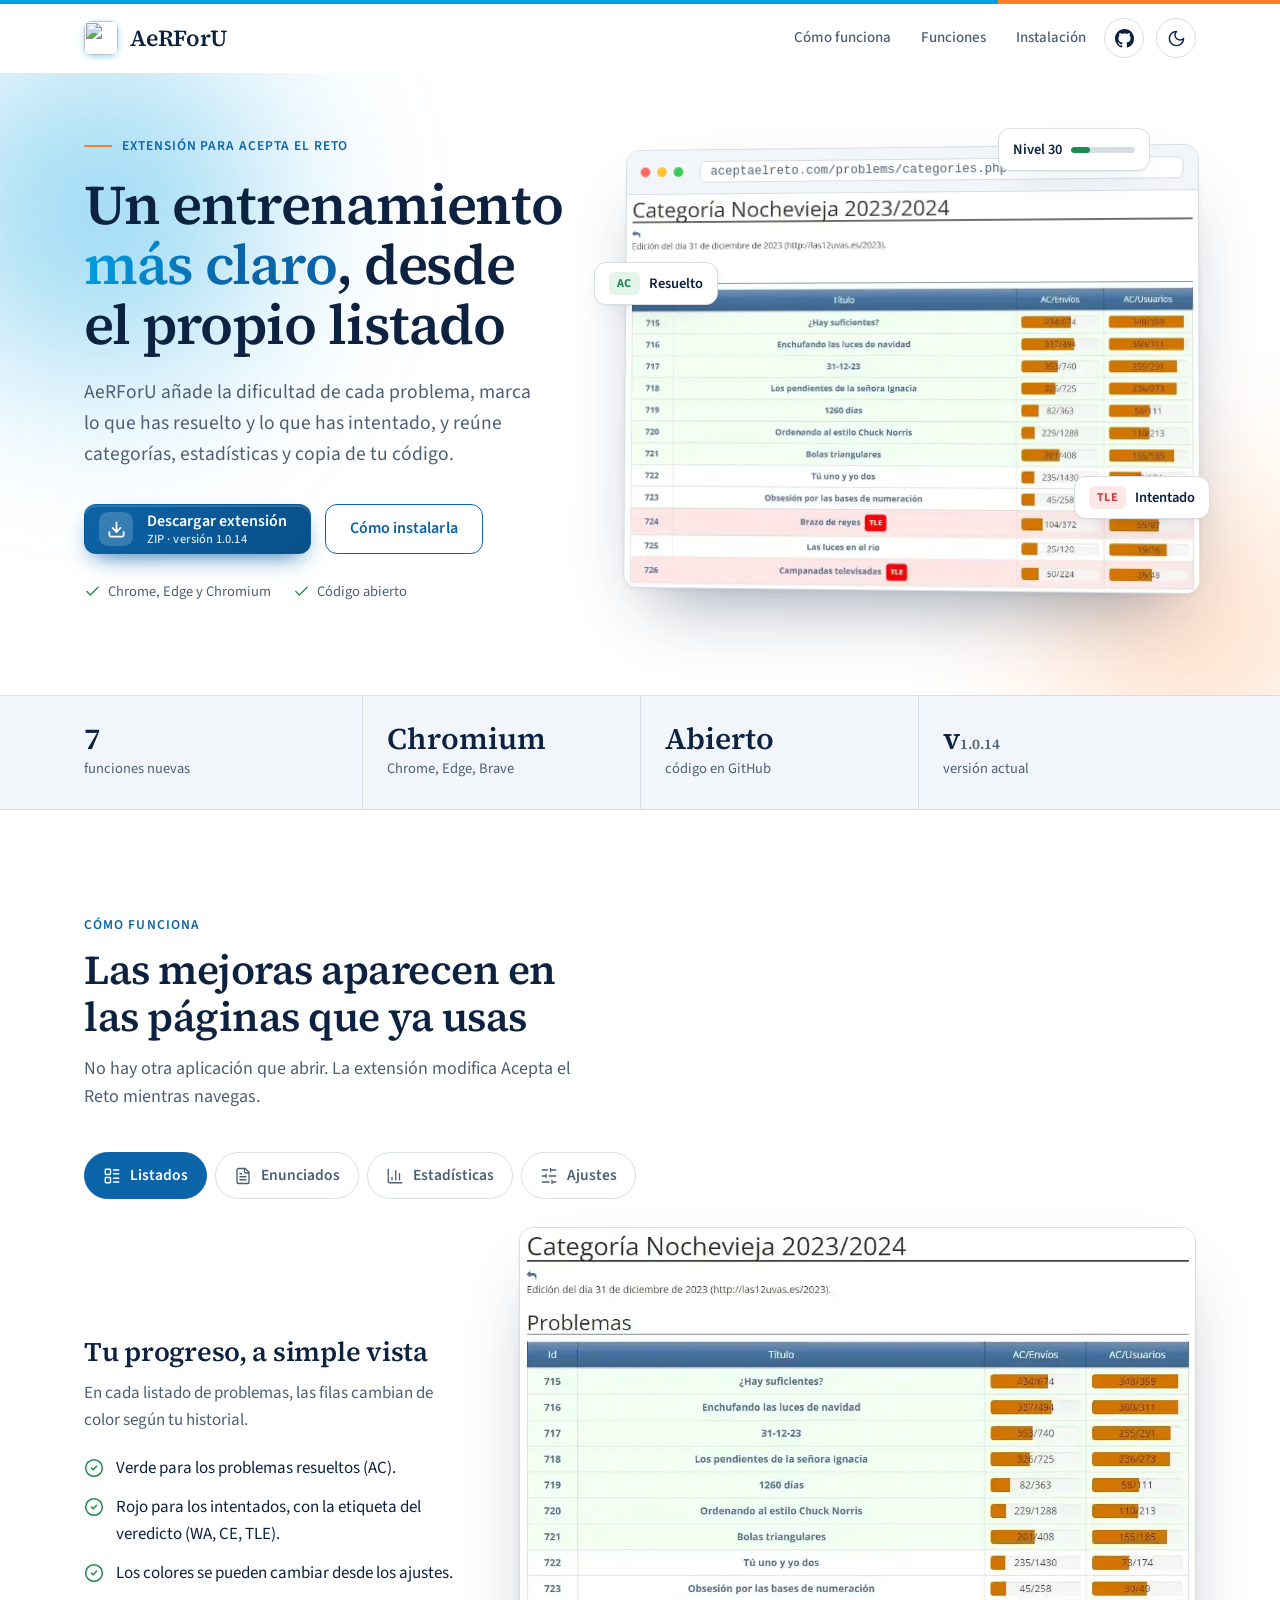
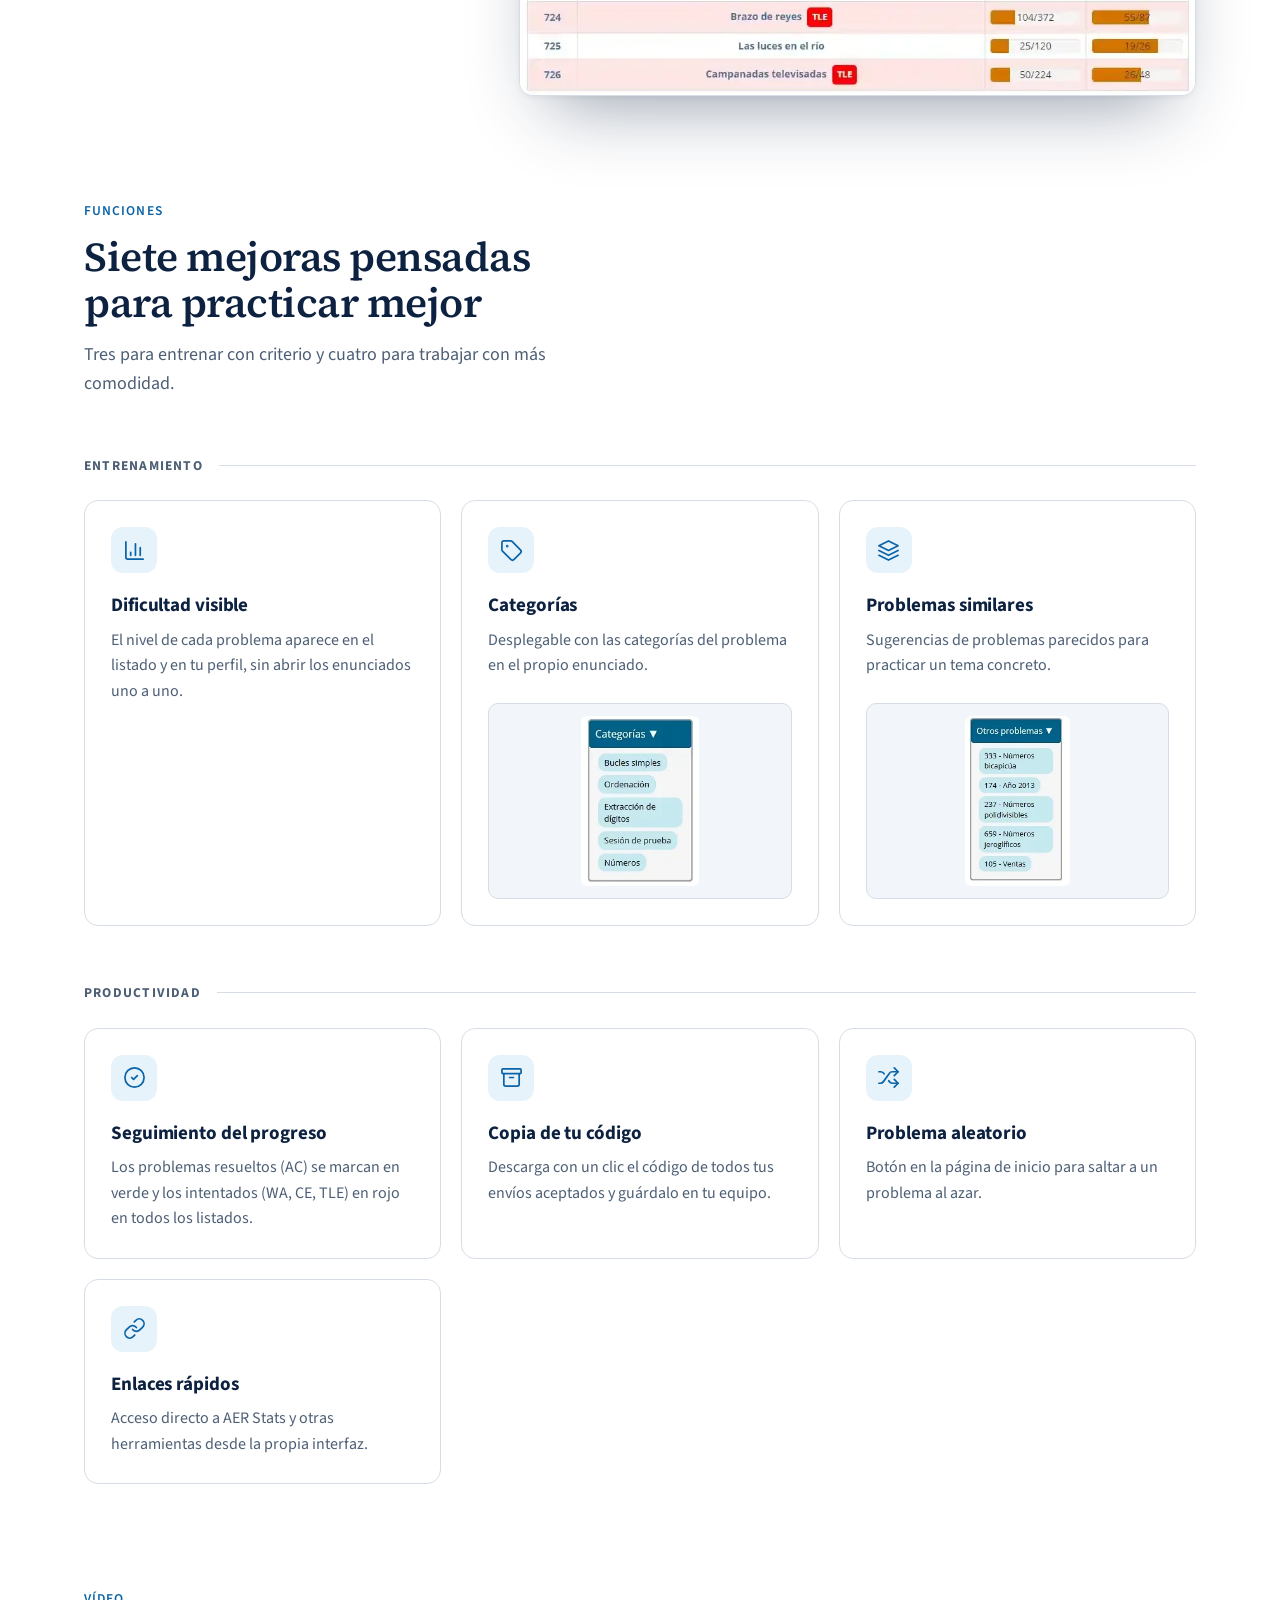
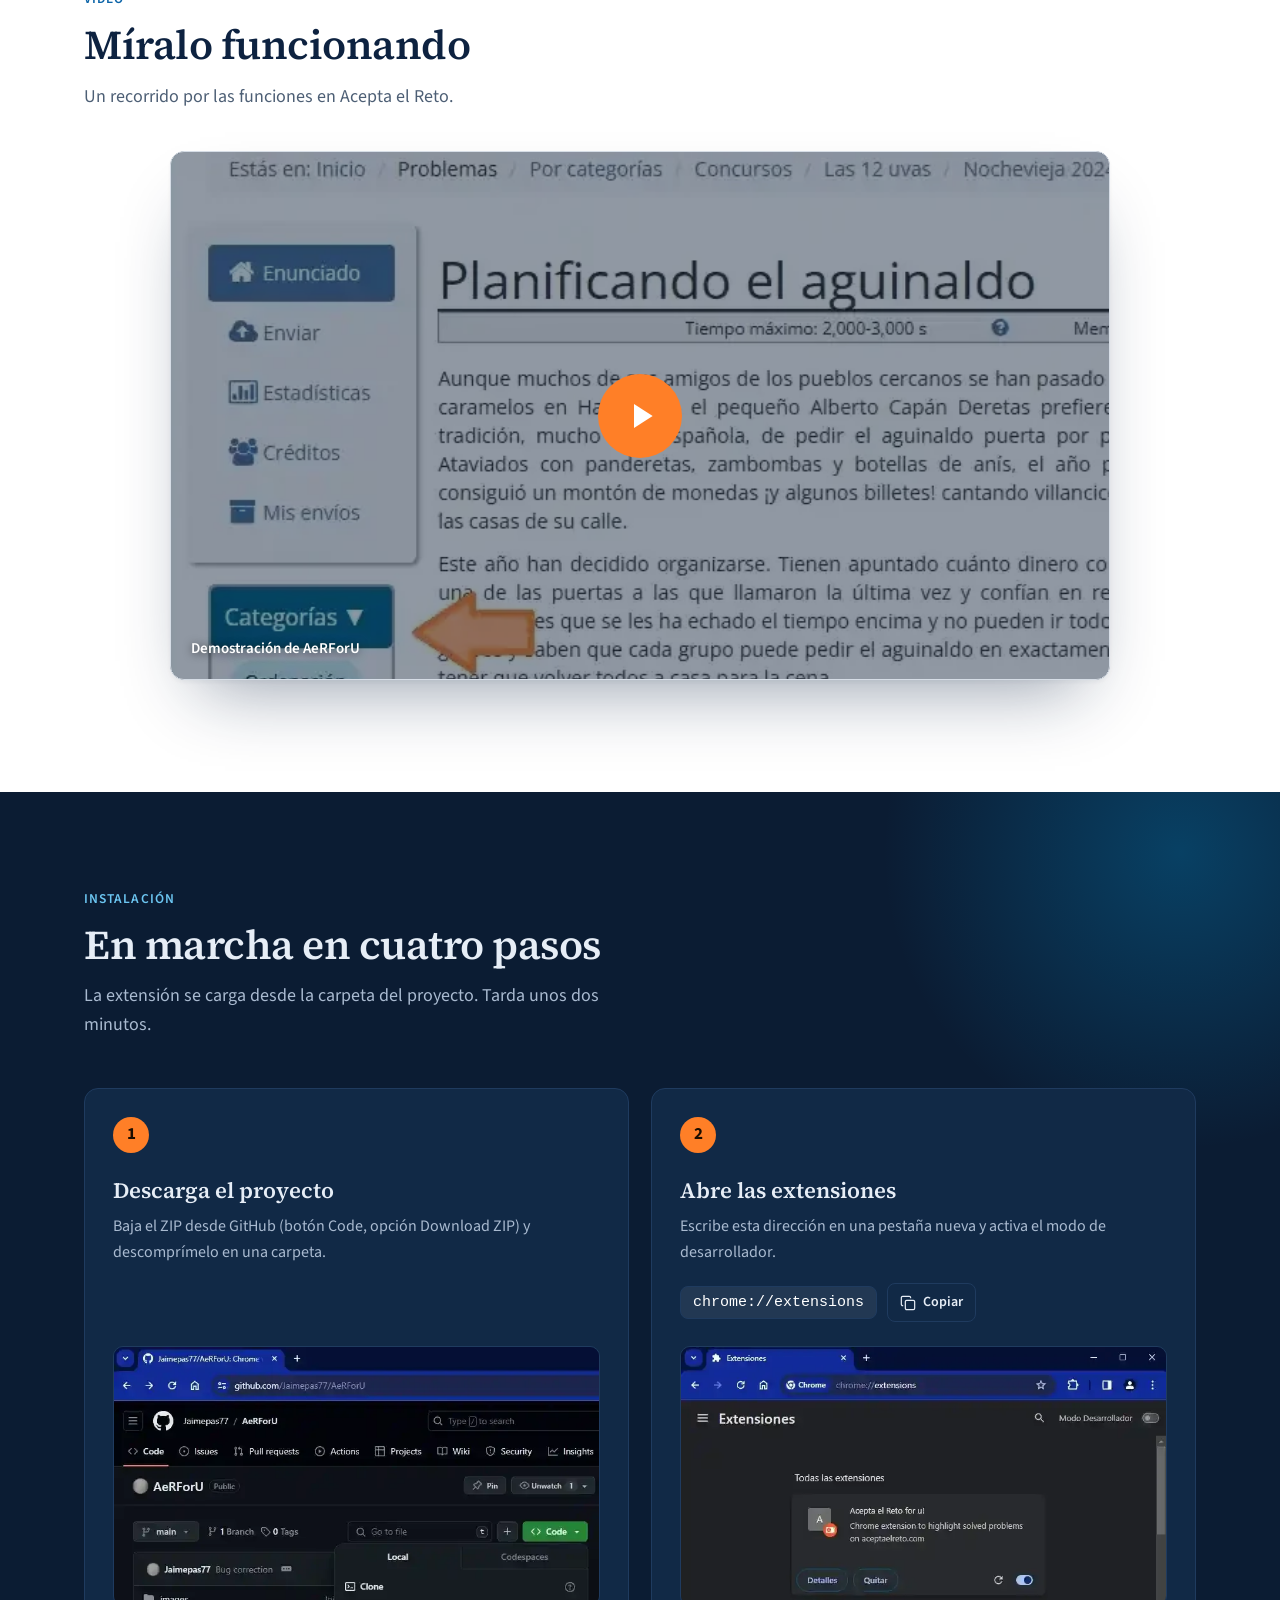
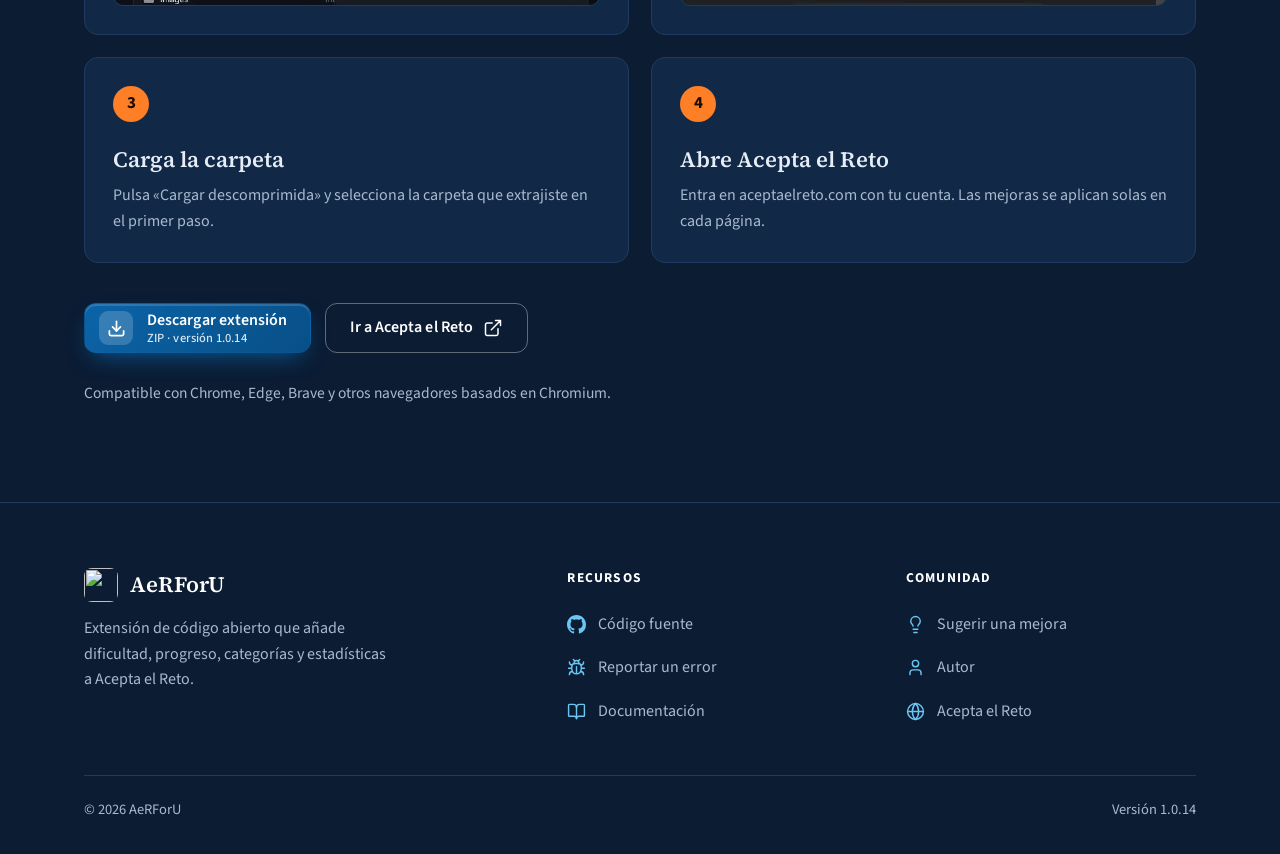
==== index.html @ af29fa94 "Rediseño profesional de la web sin dependencias ni paso de compilación - Nueva página única en HTML," ====
<!DOCTYPE html>
<html lang="es">
<head>
    <meta charset="UTF-8">
    <meta name="viewport" content="width=device-width, initial-scale=1">
    <title>AeRForU | Extensión para Acepta el Reto</title>
    <meta name="description" content="AeRForU es una extensión de navegador para Acepta el Reto. Muestra la dificultad de cada problema, marca tu progreso en los listados y añade categorías, estadísticas y descarga de tus envíos aceptados.">
    <meta name="author" content="Jaime Pastrana García">
    <meta name="robots" content="index, follow, max-image-preview:large">
    <meta name="theme-color" content="#0b64a8">
    <link rel="canonical" href="https://aerforu.netlify.app/">

    <meta property="og:type" content="website">
    <meta property="og:locale" content="es_ES">
    <meta property="og:url" content="https://aerforu.netlify.app/">
    <meta property="og:title" content="AeRForU | Extensión para Acepta el Reto">
    <meta property="og:description" content="Dificultad visible, progreso marcado por colores, categorías y estadísticas en Acepta el Reto.">
    <meta property="og:image" content="https://aerforu.netlify.app/assets/images/og-image.png">
    <meta property="og:image:width" content="1200">
    <meta property="og:image:height" content="630">
    <meta property="og:image:alt" content="AeRForU, extensión para Acepta el Reto, junto a un listado de problemas con el progreso marcado por colores">
    <meta name="twitter:card" content="summary_large_image">
    <meta name="twitter:image" content="https://aerforu.netlify.app/assets/images/og-image.png">
    <meta name="twitter:title" content="AeRForU | Extensión para Acepta el Reto">
    <meta name="twitter:description" content="Dificultad visible, progreso marcado por colores, categorías y estadísticas en Acepta el Reto.">

    <link rel="icon" href="./assets/images/favicon.ico" sizes="any">
    <link rel="icon" type="image/png" sizes="32x32" href="./assets/images/icon32.png">
    <link rel="apple-touch-icon" href="./assets/images/logo-192.png">

    <!-- Tema antes del primer pintado, para evitar el destello -->
    <script>
    (function () {
        var d = document.documentElement;
        d.classList.add('js');
        try {
            var t = localStorage.getItem('theme');
            if (t === 'light' || t === 'dark') d.setAttribute('data-theme', t);
        } catch (e) {}
    })();
    </script>

    <link rel="preload" href="./assets/fonts/source-serif-4-latin-wght-normal.woff2" as="font" type="font/woff2" crossorigin>
    <link rel="preload" href="./assets/fonts/source-sans-3-latin-wght-normal.woff2" as="font" type="font/woff2" crossorigin>
    <link rel="stylesheet" href="./assets/css/styles.css">
    <script type="module" src="./assets/js/main.js"></script>

    <script type="application/ld+json">
    {
        "@context": "https://schema.org",
        "@type": "SoftwareApplication",
        "name": "AeRForU",
        "alternateName": "Acepta el Reto for u!",
        "description": "Extensión de navegador para Acepta el Reto que muestra la dificultad de los problemas, marca el progreso en los listados y añade categorías, estadísticas y descarga de envíos aceptados.",
        "applicationCategory": "BrowserApplication",
        "operatingSystem": "Chrome, Edge y navegadores basados en Chromium",
        "url": "https://aerforu.netlify.app/",
        "downloadUrl": "https://github.com/Jaimepas77/AeRForU/archive/refs/heads/main.zip",
        "inLanguage": "es-ES",
        "image": "https://aerforu.netlify.app/assets/images/logo-512.png",
        "screenshot": "https://aerforu.netlify.app/assets/images/showcase/lista.webp",
        "offers": { "@type": "Offer", "price": "0", "priceCurrency": "EUR" },
        "author": { "@type": "Person", "name": "Jaime Pastrana García", "url": "https://github.com/Jaimepas77" }
    }
    </script>
</head>
<body>
    <!-- Iconos (estilo Lucide, licencia ISC) -->
    <svg width="0" height="0" style="position:absolute" aria-hidden="true" focusable="false">
        <defs>
            <symbol id="i-sun" viewBox="0 0 24 24"><circle cx="12" cy="12" r="4"/><path d="M12 2v2M12 20v2m-7.07-15.07 1.41 1.41m11.32 11.32 1.41 1.41M2 12h2m16 0h2M6.34 17.66l-1.41 1.41M19.07 4.93l-1.41 1.41"/></symbol>
            <symbol id="i-moon" viewBox="0 0 24 24"><path d="M12 3a6 6 0 0 0 9 9 9 9 0 1 1-9-9Z"/></symbol>
            <symbol id="i-download" viewBox="0 0 24 24"><path d="M12 15V3"/><path d="M21 15v4a2 2 0 0 1-2 2H5a2 2 0 0 1-2-2v-4"/><path d="m7 10 5 5 5-5"/></symbol>
            <symbol id="i-github" viewBox="0 0 16 16"><path d="M8 0C3.58 0 0 3.58 0 8c0 3.54 2.29 6.53 5.47 7.59.4.07.55-.17.55-.38 0-.19-.01-.82-.01-1.49-2.01.37-2.53-.49-2.69-.94-.09-.23-.48-.94-.82-1.13-.28-.15-.68-.52-.01-.53.63-.01 1.08.58 1.23.82.72 1.21 1.87.87 2.33.66.07-.52.28-.87.51-1.07-1.78-.2-3.64-.89-3.64-3.95 0-.87.31-1.59.82-2.15-.08-.2-.36-1.02.08-2.12 0 0 .67-.21 2.2.82.64-.18 1.32-.27 2-.27.68 0 1.36.09 2 .27 1.53-1.04 2.2-.82 2.2-.82.44 1.1.16 1.92.08 2.12.51.56.82 1.27.82 2.15 0 3.07-1.87 3.75-3.65 3.95.29.25.54.73.54 1.48 0 1.07-.01 1.93-.01 2.2 0 .21.15.46.55.38A8.013 8.013 0 0 0 16 8c0-4.42-3.58-8-8-8z"/></symbol>
            <symbol id="i-bug" viewBox="0 0 24 24"><path d="m8 2 1.88 1.88M14.12 3.88 16 2M9 7.13v-1a3 3 0 1 1 6 0v1"/><path d="M12 20c-3.3 0-6-2.7-6-6v-3a4 4 0 0 1 4-4h4a4 4 0 0 1 4 4v3c0 3.3-2.7 6-6 6zM12 20v-9M6.53 9C4.6 8.8 3 7.1 3 5M6 13H2M3 21c0-2.1 1.7-3.9 3.8-4M20.97 5c0 2.1-1.6 3.8-3.5 4M22 13h-4M17.2 17c2.1.1 3.8 1.9 3.8 4"/></symbol>
            <symbol id="i-book" viewBox="0 0 24 24"><path d="M12 7v14"/><path d="M3 18a1 1 0 0 1-1-1V4a1 1 0 0 1 1-1h5a4 4 0 0 1 4 4 4 4 0 0 1 4-4h5a1 1 0 0 1 1 1v13a1 1 0 0 1-1 1h-6a3 3 0 0 0-3 3 3 3 0 0 0-3-3z"/></symbol>
            <symbol id="i-user" viewBox="0 0 24 24"><path d="M19 21v-2a4 4 0 0 0-4-4H9a4 4 0 0 0-4 4v2"/><circle cx="12" cy="7" r="4"/></symbol>
            <symbol id="i-idea" viewBox="0 0 24 24"><path d="M15 14c.2-1 .7-1.7 1.5-2.5 1-.9 1.5-2.2 1.5-3.5A6 6 0 0 0 6 8c0 1 .2 2.2 1.5 3.5.7.7 1.3 1.5 1.5 2.5"/><path d="M9 18h6M10 22h4"/></symbol>
            <symbol id="i-external" viewBox="0 0 24 24"><path d="M15 3h6v6M10 14 21 3"/><path d="M18 13v6a2 2 0 0 1-2 2H5a2 2 0 0 1-2-2V8a2 2 0 0 1 2-2h6"/></symbol>
            <symbol id="i-copy" viewBox="0 0 24 24"><rect width="14" height="14" x="8" y="8" rx="2"/><path d="M4 16c-1.1 0-2-.9-2-2V4c0-1.1.9-2 2-2h10c1.1 0 2 .9 2 2"/></symbol>
            <symbol id="i-check" viewBox="0 0 24 24"><path d="M20 6 9 17l-5-5"/></symbol>
            <symbol id="i-check-circle" viewBox="0 0 24 24"><circle cx="12" cy="12" r="10"/><path d="m9 12 2 2 4-4"/></symbol>
            <symbol id="i-play" viewBox="0 0 24 24"><polygon points="6 3 20 12 6 21 6 3"/></symbol>
            <symbol id="i-chart" viewBox="0 0 24 24"><path d="M3 3v16a2 2 0 0 0 2 2h16M18 17V9M13 17V5M8 17v-3"/></symbol>
            <symbol id="i-tag" viewBox="0 0 24 24"><path d="M12.586 2.586A2 2 0 0 0 11.172 2H4a2 2 0 0 0-2 2v7.172a2 2 0 0 0 .586 1.414l8.704 8.704a2.426 2.426 0 0 0 3.42 0l6.58-6.58a2.426 2.426 0 0 0 0-3.42z"/><circle cx="7.5" cy="7.5" r=".5" fill="currentColor"/></symbol>
            <symbol id="i-layers" viewBox="0 0 24 24"><path d="m12 2 10 5-10 5L2 7z"/><path d="m2 17 10 5 10-5"/><path d="m2 12 10 5 10-5"/></symbol>
            <symbol id="i-archive" viewBox="0 0 24 24"><rect width="20" height="5" x="2" y="3" rx="1"/><path d="M4 8v11a2 2 0 0 0 2 2h12a2 2 0 0 0 2-2V8M10 12h4"/></symbol>
            <symbol id="i-shuffle" viewBox="0 0 24 24"><path d="M2 18h1.4c1.3 0 2.5-.6 3.3-1.7l6.1-8.6c.7-1.1 2-1.7 3.3-1.7H22"/><path d="m18 2 4 4-4 4"/><path d="M2 6h1.9c1.5 0 2.9.9 3.6 2.2"/><path d="M22 18h-5.9c-1.3 0-2.6-.7-3.3-1.8l-.5-.8"/><path d="m18 14 4 4-4 4"/></symbol>
            <symbol id="i-link" viewBox="0 0 24 24"><path d="M10 13a5 5 0 0 0 7.54.54l3-3a5 5 0 0 0-7.07-7.07l-1.72 1.71"/><path d="M14 11a5 5 0 0 0-7.54-.54l-3 3a5 5 0 0 0 7.07 7.07l1.71-1.71"/></symbol>
            <symbol id="i-list" viewBox="0 0 24 24"><rect width="7" height="7" x="3" y="3" rx="1"/><rect width="7" height="7" x="3" y="14" rx="1"/><path d="M14 4h7M14 9h7M14 15h7M14 20h7"/></symbol>
            <symbol id="i-file" viewBox="0 0 24 24"><path d="M15 2H6a2 2 0 0 0-2 2v16a2 2 0 0 0 2 2h12a2 2 0 0 0 2-2V7z"/><path d="M14 2v4a2 2 0 0 0 2 2h4M10 9H8M16 13H8M16 17H8"/></symbol>
            <symbol id="i-sliders" viewBox="0 0 24 24"><path d="M21 4h-7M10 4H3M21 12h-9M8 12H3M21 20h-5M12 20H3M14 2v4M8 10v4M16 18v4"/></symbol>
            <symbol id="i-globe" viewBox="0 0 24 24"><circle cx="12" cy="12" r="10"/><path d="M12 2a14.5 14.5 0 0 0 0 20 14.5 14.5 0 0 0 0-20M2 12h20"/></symbol>
        </defs>
    </svg>

    <a class="skip" href="#contenido">Saltar al contenido</a>
    <div class="stripe" aria-hidden="true"></div>

    <header class="top" id="top">
        <div class="shell">
            <a class="brand" href="#inicio" aria-label="AeRForU, ir al inicio">
                <img src="./assets/images/logo-192.png" alt="" width="34" height="34">
                AeRForU
            </a>
            <nav class="nav" aria-label="Principal">
                <a class="link" href="#como-funciona">Cómo funciona</a>
                <a class="link" href="#funciones">Funciones</a>
                <a class="link" href="#instalacion">Instalación</a>
                <a class="icon-btn" href="https://github.com/Jaimepas77/AeRForU" target="_blank" rel="noopener" aria-label="Código fuente en GitHub">
                    <svg class="ic ic-fill" aria-hidden="true"><use href="#i-github"/></svg>
                </a>
                <button class="icon-btn theme-toggle" id="themeToggle" type="button" aria-label="Cambiar entre modo claro y oscuro">
                    <svg class="ic i-sun" aria-hidden="true"><use href="#i-sun"/></svg>
                    <svg class="ic i-moon" aria-hidden="true"><use href="#i-moon"/></svg>
                </button>
            </nav>
        </div>
    </header>

    <main id="contenido">
        <section class="hero" id="inicio">
            <div class="shell hero-grid">
                <div>
                    <p class="eyebrow rise" style="--i:0">Extensión para Acepta el Reto</p>
                    <h1 class="rise" style="--i:1">Un entrenamiento <em>más claro</em>, desde el propio listado</h1>
                    <p class="lede rise" style="--i:2">AeRForU añade la dificultad de cada problema, marca lo que has resuelto y lo que has intentado, y reúne categorías, estadísticas y copia de tu código.</p>
                    <div class="actions rise" style="--i:3">
                        <a class="btn btn-download" href="https://github.com/Jaimepas77/AeRForU/archive/refs/heads/main.zip" download>
                            <span class="dl-badge"><svg class="ic" aria-hidden="true"><use href="#i-download"/></svg></span>
                            <span class="dl-text">Descargar extensión<small>ZIP · versión <span data-version>1.0.14</span></small></span>
                        </a>
                        <a class="btn btn-ghost" href="#instalacion">Cómo instalarla</a>
                    </div>
                    <ul class="hero-meta rise" style="--i:4">
                        <li><span><svg class="ic" aria-hidden="true"><use href="#i-check"/></svg>Chrome, Edge y Chromium</span></li>
                        <li><span><svg class="ic" aria-hidden="true"><use href="#i-check"/></svg>Código abierto</span></li>
                    </ul>
                </div>

                <div class="stage">
                    <div class="frame">
                        <div class="frame-bar"><i></i><i></i><i></i><span>aceptaelreto.com/problems/categories.php</span></div>
                        <img src="./assets/images/showcase/lista.webp" alt="Listado de problemas de Acepta el Reto con filas verdes para problemas resueltos, filas rojas para intentados y etiqueta TLE" width="964" height="667" fetchpriority="high">
                    </div>
                    <div class="chip chip-1"><b class="ok">AC</b>Resuelto</div>
                    <div class="chip chip-2"><b class="bad">TLE</b>Intentado</div>
                    <div class="chip chip-3">Nivel 30<span class="level-bar" aria-hidden="true"><i></i></span></div>
                </div>
            </div>
        </section>

        <div class="band">
            <div class="shell">
                <div class="fact"><strong>7</strong><span>funciones nuevas</span></div>
                <div class="fact"><strong>Chromium</strong><span>Chrome, Edge, Brave</span></div>
                <div class="fact"><strong>Abierto</strong><span>código en GitHub</span></div>
                <div class="fact"><strong>v<span data-version>1.0.14</span></strong><span>versión actual</span></div>
            </div>
        </div>

        <section class="section" id="como-funciona">
            <div class="shell">
                <div class="section-head reveal">
                    <span class="kicker">Cómo funciona</span>
                    <h2>Las mejoras aparecen en las páginas que ya usas</h2>
                    <p class="sub">No hay otra aplicación que abrir. La extensión modifica Acepta el Reto mientras navegas.</p>
                </div>

                <div class="tabs reveal" role="tablist" aria-label="Qué cambia en cada página">
                    <button class="tab" role="tab" id="tab-lista" aria-controls="panel-lista" aria-selected="true"><svg class="ic" aria-hidden="true"><use href="#i-list"/></svg>Listados</button>
                    <button class="tab" role="tab" id="tab-enunciado" aria-controls="panel-enunciado" aria-selected="false" tabindex="-1"><svg class="ic" aria-hidden="true"><use href="#i-file"/></svg>Enunciados</button>
                    <button class="tab" role="tab" id="tab-estadisticas" aria-controls="panel-estadisticas" aria-selected="false" tabindex="-1"><svg class="ic" aria-hidden="true"><use href="#i-chart"/></svg>Estadísticas</button>
                    <button class="tab" role="tab" id="tab-ajustes" aria-controls="panel-ajustes" aria-selected="false" tabindex="-1"><svg class="ic" aria-hidden="true"><use href="#i-sliders"/></svg>Ajustes</button>
                </div>

                <div class="panel show reveal" role="tabpanel" id="panel-lista" aria-labelledby="tab-lista">
                    <div>
                        <h3>Tu progreso, a simple vista</h3>
                        <p>En cada listado de problemas, las filas cambian de color según tu historial.</p>
                        <ul>
                            <li><svg class="ic" aria-hidden="true"><use href="#i-check-circle"/></svg><span>Verde para los problemas resueltos (AC).</span></li>
                            <li><svg class="ic" aria-hidden="true"><use href="#i-check-circle"/></svg><span>Rojo para los intentados, con la etiqueta del veredicto (WA, CE, TLE).</span></li>
                            <li><svg class="ic" aria-hidden="true"><use href="#i-check-circle"/></svg><span>Los colores se pueden cambiar desde los ajustes.</span></li>
                        </ul>
                    </div>
                    <div class="frame-wrap"><div class="frame"><img class="zoomable" src="./assets/images/showcase/lista.webp" alt="Listado de la categoría Nochevieja 2023/2024 con problemas resueltos en verde e intentados en rojo" width="964" height="667" loading="lazy"></div></div>
                </div>

                <div class="panel" role="tabpanel" id="panel-enunciado" aria-labelledby="tab-enunciado" hidden>
                    <div>
                        <h3>Contexto dentro del enunciado</h3>
                        <p>En la columna lateral del problema aparecen dos desplegables nuevos.</p>
                        <ul>
                            <li><svg class="ic" aria-hidden="true"><use href="#i-check-circle"/></svg><span>Categorías del problema: ordenación, grafos, programación dinámica.</span></li>
                            <li><svg class="ic" aria-hidden="true"><use href="#i-check-circle"/></svg><span>Otros problemas relacionados para seguir practicando el mismo tema.</span></li>
                        </ul>
                    </div>
                    <div class="frame-wrap"><div class="frame"><img class="zoomable" src="./assets/images/showcase/enunciado.webp" alt="Enunciado de un problema con el desplegable de categorías en la columna izquierda" width="658" height="540" loading="lazy"></div></div>
                </div>

                <div class="panel" role="tabpanel" id="panel-estadisticas" aria-labelledby="tab-estadisticas" hidden>
                    <div>
                        <h3>Estadísticas con nivel</h3>
                        <p>La página de estadísticas de cada problema incluye su nivel de dificultad junto a los datos de envíos.</p>
                        <ul>
                            <li><svg class="ic" aria-hidden="true"><use href="#i-check-circle"/></svg><span>Envíos totales y usuarios que lo han intentado o conseguido.</span></li>
                            <li><svg class="ic" aria-hidden="true"><use href="#i-check-circle"/></svg><span>Lenguajes usados y reparto de veredictos.</span></li>
                        </ul>
                    </div>
                    <div class="frame-wrap"><div class="frame"><img class="zoomable" src="./assets/images/showcase/estadisticas.webp" alt="Página de estadísticas de un problema con gráficos de lenguajes y veredictos y una barra de nivel 30" width="969" height="423" loading="lazy"></div></div>
                </div>

                <div class="panel narrow" role="tabpanel" id="panel-ajustes" aria-labelledby="tab-ajustes" hidden>
                    <div>
                        <h3>Ajustes en un clic</h3>
                        <p>El icono de la extensión abre un panel pequeño para adaptar el aspecto y descargar tu código.</p>
                        <ul>
                            <li><svg class="ic" aria-hidden="true"><use href="#i-check-circle"/></svg><span>Texto en negrita y colores de resuelto e intentado.</span></li>
                            <li><svg class="ic" aria-hidden="true"><use href="#i-check-circle"/></svg><span>Enlaces en las listas de problemas.</span></li>
                            <li><svg class="ic" aria-hidden="true"><use href="#i-check-circle"/></svg><span>Descarga de todos tus envíos aceptados.</span></li>
                        </ul>
                    </div>
                    <div class="frame-wrap"><div class="frame"><img class="zoomable" src="./assets/images/showcase/ajustes.webp" alt="Panel emergente de la extensión con interruptores, selectores de color y botón de descarga" width="286" height="542" loading="lazy"></div></div>
                </div>
            </div>
        </section>

        <section class="section" id="funciones">
            <div class="shell">
                <div class="section-head reveal">
                    <span class="kicker">Funciones</span>
                    <h2>Siete mejoras pensadas para practicar mejor</h2>
                    <p class="sub">Tres para entrenar con criterio y cuatro para trabajar con más comodidad.</p>
                </div>

                <h3 class="group-title reveal">Entrenamiento</h3>
                <div class="cards">
                    <article class="card reveal" style="--i:0">
                        <span class="tile"><svg class="ic" aria-hidden="true"><use href="#i-chart"/></svg></span>
                        <h4>Dificultad visible</h4>
                        <p>El nivel de cada problema aparece en el listado y en tu perfil, sin abrir los enunciados uno a uno.</p>
                    </article>
                    <article class="card reveal" style="--i:1">
                        <span class="tile"><svg class="ic" aria-hidden="true"><use href="#i-tag"/></svg></span>
                        <h4>Categorías</h4>
                        <p>Desplegable con las categorías del problema en el propio enunciado.</p>
                        <div class="media"><div><img src="./assets/images/showcase/categorias.webp" alt="Desplegable de categorías con etiquetas como bucles simples y ordenación" width="186" height="267" loading="lazy"></div></div>
                    </article>
                    <article class="card reveal" style="--i:2">
                        <span class="tile"><svg class="ic" aria-hidden="true"><use href="#i-layers"/></svg></span>
                        <h4>Problemas similares</h4>
                        <p>Sugerencias de problemas parecidos para practicar un tema concreto.</p>
                        <div class="media"><div><img src="./assets/images/showcase/similares.webp" alt="Desplegable de otros problemas con una lista de títulos relacionados" width="188" height="305" loading="lazy"></div></div>
                    </article>
                </div>

                <h3 class="group-title reveal">Productividad</h3>
                <div class="cards">
                    <article class="card reveal" style="--i:0">
                        <span class="tile"><svg class="ic" aria-hidden="true"><use href="#i-check-circle"/></svg></span>
                        <h4>Seguimiento del progreso</h4>
                        <p>Los problemas resueltos (AC) se marcan en verde y los intentados (WA, CE, TLE) en rojo en todos los listados.</p>
                    </article>
                    <article class="card reveal" style="--i:1">
                        <span class="tile"><svg class="ic" aria-hidden="true"><use href="#i-archive"/></svg></span>
                        <h4>Copia de tu código</h4>
                        <p>Descarga con un clic el código de todos tus envíos aceptados y guárdalo en tu equipo.</p>
                    </article>
                    <article class="card reveal" style="--i:2">
                        <span class="tile"><svg class="ic" aria-hidden="true"><use href="#i-shuffle"/></svg></span>
                        <h4>Problema aleatorio</h4>
                        <p>Botón en la página de inicio para saltar a un problema al azar.</p>
                    </article>
                    <article class="card reveal" style="--i:3">
                        <span class="tile"><svg class="ic" aria-hidden="true"><use href="#i-link"/></svg></span>
                        <h4>Enlaces rápidos</h4>
                        <p>Acceso directo a AER Stats y otras herramientas desde la propia interfaz.</p>
                    </article>
                </div>
            </div>
        </section>

        <section class="section" id="demo">
            <div class="shell">
                <div class="section-head reveal">
                    <span class="kicker">Vídeo</span>
                    <h2>Míralo funcionando</h2>
                    <p class="sub">Un recorrido por las funciones en Acepta el Reto.</p>
                </div>
                <button class="video reveal" id="videoPlay" type="button" data-video="G-cCFW14NPo" aria-label="Reproducir el vídeo de demostración">
                    <img src="./assets/images/showcase/enunciado.webp" alt="" width="658" height="540" loading="lazy">
                    <span class="play"><span><svg class="ic" aria-hidden="true"><use href="#i-play"/></svg></span></span>
                    <span class="label">Demostración de AeRForU</span>
                </button>
            </div>
        </section>

        <section class="install" id="instalacion">
            <div class="shell">
                <div class="section-head reveal">
                    <span class="kicker">Instalación</span>
                    <h2>En marcha en cuatro pasos</h2>
                    <p class="sub">La extensión se carga desde la carpeta del proyecto. Tarda unos dos minutos.</p>
                </div>

                <ol class="steps">
                    <li class="step reveal" style="--i:0">
                        <h3>Descarga el proyecto</h3>
                        <p>Baja el ZIP desde GitHub (botón Code, opción Download ZIP) y descomprímelo en una carpeta.</p>
                        <div class="shot"><img class="zoomable" src="./assets/images/showcase/paso-descarga.webp" alt="Menú Code de GitHub con la opción Download ZIP resaltada" width="768" height="706" loading="lazy"></div>
                    </li>
                    <li class="step reveal" style="--i:1">
                        <h3>Abre las extensiones</h3>
                        <p>Escribe esta dirección en una pestaña nueva y activa el modo de desarrollador.</p>
                        <div class="copy-row">
                            <code>chrome://extensions</code>
                            <button class="copy-btn" type="button" data-copy="chrome://extensions"><svg class="ic" aria-hidden="true"><use href="#i-copy"/></svg><span>Copiar</span></button>
                        </div>
                        <div class="shot"><img class="zoomable" src="./assets/images/showcase/paso-extensiones.webp" alt="Página de extensiones de Chrome con el interruptor del modo desarrollador" width="764" height="409" loading="lazy"></div>
                    </li>
                    <li class="step reveal" style="--i:2">
                        <h3>Carga la carpeta</h3>
                        <p>Pulsa «Cargar descomprimida» y selecciona la carpeta que extrajiste en el primer paso.</p>
                    </li>
                    <li class="step reveal" style="--i:3">
                        <h3>Abre Acepta el Reto</h3>
                        <p>Entra en aceptaelreto.com con tu cuenta. Las mejoras se aplican solas en cada página.</p>
                    </li>
                </ol>

                <div class="install-cta reveal">
                    <a class="btn btn-download" href="https://github.com/Jaimepas77/AeRForU/archive/refs/heads/main.zip" download>
                        <span class="dl-badge"><svg class="ic" aria-hidden="true"><use href="#i-download"/></svg></span>
                        <span class="dl-text">Descargar extensión<small>ZIP · versión <span data-version>1.0.14</span></small></span>
                    </a>
                    <a class="btn btn-light" href="https://aceptaelreto.com" target="_blank" rel="noopener">
                        Ir a Acepta el Reto
                        <svg class="ic" aria-hidden="true"><use href="#i-external"/></svg>
                    </a>
                </div>
                <p class="note">Compatible con Chrome, Edge, Brave y otros navegadores basados en Chromium.</p>
            </div>
        </section>
    </main>

    <footer>
        <div class="shell">
            <div class="foot-grid">
                <div>
                    <div class="foot-brand"><img src="./assets/images/logo-192.png" alt="" width="34" height="34" loading="lazy">AeRForU</div>
                    <p class="foot-about">Extensión de código abierto que añade dificultad, progreso, categorías y estadísticas a Acepta el Reto.</p>
                </div>
                <nav aria-label="Recursos">
                    <h3>Recursos</h3>
                    <ul>
                        <li><a href="https://github.com/Jaimepas77/AeRForU" target="_blank" rel="noopener"><svg class="ic ic-fill" aria-hidden="true"><use href="#i-github"/></svg>Código fuente</a></li>
                        <li><a href="https://github.com/Jaimepas77/AeRForU/issues" target="_blank" rel="noopener"><svg class="ic" aria-hidden="true"><use href="#i-bug"/></svg>Reportar un error</a></li>
                        <li><a href="https://github.com/Jaimepas77/AeRForU/blob/main/README.md" target="_blank" rel="noopener"><svg class="ic" aria-hidden="true"><use href="#i-book"/></svg>Documentación</a></li>
                    </ul>
                </nav>
                <nav aria-label="Comunidad">
                    <h3>Comunidad</h3>
                    <ul>
                        <li><a href="https://github.com/Jaimepas77/AeRForU/issues/new" target="_blank" rel="noopener"><svg class="ic" aria-hidden="true"><use href="#i-idea"/></svg>Sugerir una mejora</a></li>
                        <li><a href="https://github.com/Jaimepas77" target="_blank" rel="noopener"><svg class="ic" aria-hidden="true"><use href="#i-user"/></svg>Autor</a></li>
                        <li><a href="https://aceptaelreto.com" target="_blank" rel="noopener"><svg class="ic" aria-hidden="true"><use href="#i-globe"/></svg>Acepta el Reto</a></li>
                    </ul>
                </nav>
            </div>
            <div class="foot-bottom">
                <span>&copy; 2026 AeRForU</span>
                <span>Versión <span data-version>1.0.14</span></span>
            </div>
        </div>
    </footer>

    <div class="lightbox" id="lightbox" role="dialog" aria-modal="true" aria-label="Imagen ampliada">
        <button type="button" id="lightboxClose" aria-label="Cerrar">&times;</button>
        <img id="lightboxImg" src="" alt="">
    </div>
</body>
</html>
---- assets/css/styles.css ----
/* ==========================================================================
   AeRForU web. Una sola hoja de estilos, sin dependencias externas.
   Orden: tokens, base, componentes, secciones, animaciones, responsive.
   ========================================================================== */

@font-face {
  font-family: "Source Sans 3";
  src: url("../fonts/source-sans-3-latin-wght-normal.woff2") format("woff2");
  font-weight: 200 900;
  font-style: normal;
  font-display: swap;
}
@font-face {
  font-family: "Source Serif 4";
  src: url("../fonts/source-serif-4-latin-wght-normal.woff2") format("woff2");
  font-weight: 200 900;
  font-style: normal;
  font-display: swap;
}

/* ---------- Tokens ---------- */
:root {
  --bg: #ffffff;
  --band: #f2f6fa;
  --card: #ffffff;
  --ink: #0d2240;
  --muted: #4d5f75;
  --line: #d6dde6;
  --accent: #0b64a8;
  --accent-strong: #084f87;
  --accent-ink: #ffffff;
  --tint: #e6f3fb;
  --brand-blue: #009fe3;
  --brand-orange: #ff7f27;
  --ok: #1d8a4e;
  --ok-tint: #e3f5ea;
  --bad: #d23c3c;
  --bad-tint: #fde8e8;
  --dark-bg: #0b1c33;
  --dark-card: #112946;
  --dark-line: #1f3b5f;
  --dark-ink: #e6edf6;
  --dark-muted: #a9bad0;
  --shadow: 0 1px 2px rgba(13, 34, 64, .06), 0 12px 32px -16px rgba(13, 34, 64, .22);
  --shadow-lg: 0 2px 4px rgba(13, 34, 64, .05), 0 36px 70px -30px rgba(13, 34, 64, .45);
  --radius: 14px;
  --ease: cubic-bezier(.2, .7, .2, 1);
  --font-serif: "Source Serif 4", Georgia, "Times New Roman", serif;
  --font-sans: "Source Sans 3", system-ui, -apple-system, "Segoe UI", Roboto, sans-serif;
  --font-mono: ui-monospace, "SF Mono", "Cascadia Mono", Consolas, monospace;
  --header-h: 68px;
  color-scheme: light;
}
:root[data-theme="dark"] {
  --bg: #08121f;
  --band: #0d1b2d;
  --card: #0f2036;
  --ink: #e8eef6;
  --muted: #9fb2c8;
  --line: #1c3350;
  --accent: #5db8f0;
  --accent-strong: #8ccdf6;
  --accent-ink: #04111d;
  --tint: #11304b;
  --ok: #4cc884;
  --ok-tint: #11331f;
  --bad: #ff7a7a;
  --bad-tint: #3a1818;
  --dark-bg: #050d18;
  --dark-card: #0b1a2e;
  --dark-line: #1a3250;
  --shadow: 0 1px 2px rgba(0, 0, 0, .4), 0 12px 32px -16px rgba(0, 0, 0, .6);
  --shadow-lg: 0 2px 4px rgba(0, 0, 0, .4), 0 36px 70px -30px rgba(0, 0, 0, .8);
  color-scheme: dark;
}
@media (prefers-color-scheme: dark) {
  :root:not([data-theme]) {
    --bg: #08121f; --band: #0d1b2d; --card: #0f2036; --ink: #e8eef6; --muted: #9fb2c8;
    --line: #1c3350; --accent: #5db8f0; --accent-strong: #8ccdf6; --accent-ink: #04111d;
    --tint: #11304b; --ok: #4cc884; --ok-tint: #11331f; --bad: #ff7a7a; --bad-tint: #3a1818;
    --dark-bg: #050d18; --dark-card: #0b1a2e; --dark-line: #1a3250;
    color-scheme: dark;
  }
}

/* ---------- Base ---------- */
*, *::before, *::after { box-sizing: border-box; }
* { margin: 0; padding: 0; }
html { scroll-behavior: smooth; scroll-padding-top: calc(var(--header-h) + 16px); -webkit-text-size-adjust: 100%; }
body {
  background: var(--bg);
  color: var(--ink);
  font-family: var(--font-sans);
  font-size: 17px;
  line-height: 1.6;
  overflow-x: hidden;
  transition: background-color .3s ease, color .3s ease;
}
img { max-width: 100%; height: auto; display: block; }
a { color: var(--accent); text-underline-offset: 3px; }
a:hover { color: var(--accent-strong); }
button { font: inherit; color: inherit; cursor: pointer; }
ul, ol { list-style: none; }
:focus-visible { outline: 2px solid var(--accent); outline-offset: 3px; border-radius: 4px; }
.skip { position: absolute; left: 16px; top: -64px; background: var(--ink); color: var(--bg); padding: 10px 16px; border-radius: 6px; z-index: 100; transition: top .2s; }
.skip:focus { top: 12px; }
.shell { width: 100%; max-width: 1160px; margin: 0 auto; padding: 0 24px; }
.ic { width: 1.25em; height: 1.25em; fill: none; stroke: currentColor; stroke-width: 1.8; stroke-linecap: round; stroke-linejoin: round; flex: none; }
.ic-fill { fill: currentColor; stroke: none; }
.sr { position: absolute; width: 1px; height: 1px; overflow: hidden; clip: rect(0 0 0 0); white-space: nowrap; }

/* ---------- Cabecera ---------- */
.stripe { height: 4px; background: linear-gradient(90deg, var(--brand-blue) 0 78%, var(--brand-orange) 78% 100%); }
.top {
  position: sticky; top: 0; z-index: 50;
  background: color-mix(in srgb, var(--bg) 84%, transparent);
  backdrop-filter: saturate(1.4) blur(14px);
  -webkit-backdrop-filter: saturate(1.4) blur(14px);
  border-bottom: 1px solid transparent;
  transition: border-color .25s, box-shadow .25s;
}
.top.scrolled { border-bottom-color: var(--line); box-shadow: 0 6px 24px -18px rgba(13, 34, 64, .5); }
.top .shell { display: flex; align-items: center; justify-content: space-between; height: var(--header-h); gap: 16px; }
.brand { display: flex; align-items: center; gap: 12px; color: var(--ink); text-decoration: none; font-family: var(--font-serif); font-weight: 600; font-size: 23px; letter-spacing: -.01em; }
.brand:hover { color: var(--ink); }
.brand img { width: 34px; height: 34px; border-radius: 8px; box-shadow: 0 2px 8px -2px rgba(0, 159, 227, .6); transition: transform .35s var(--ease); }
.brand:hover img { transform: rotate(-6deg) scale(1.06); }
.nav { display: flex; align-items: center; gap: 6px; }
.nav a.link { color: var(--muted); text-decoration: none; font-weight: 500; font-size: 15px; padding: 8px 12px; border-radius: 8px; transition: color .2s, background-color .2s; }
.nav a.link:hover { color: var(--ink); background: var(--band); }
.icon-btn {
  display: inline-grid; place-items: center; width: 40px; height: 40px; border-radius: 50%;
  border: 1px solid var(--line); background: var(--card); color: var(--ink); text-decoration: none;
  transition: transform .2s var(--ease), border-color .2s, background-color .2s, color .2s;
}
.icon-btn:hover { border-color: var(--accent); color: var(--accent); transform: translateY(-1px); }
.icon-btn .ic { width: 19px; height: 19px; }
.theme-toggle { position: relative; margin-left: 6px; overflow: hidden; }
.theme-toggle .ic { position: absolute; transition: transform .5s var(--ease), opacity .3s; }
.theme-toggle .i-sun { transform: rotate(-90deg) scale(.3); opacity: 0; }
.theme-toggle .i-moon { transform: none; opacity: 1; }
:root[data-theme="dark"] .theme-toggle .i-sun { transform: none; opacity: 1; }
:root[data-theme="dark"] .theme-toggle .i-moon { transform: rotate(90deg) scale(.3); opacity: 0; }
@media (prefers-color-scheme: dark) {
  :root:not([data-theme]) .theme-toggle .i-sun { transform: none; opacity: 1; }
  :root:not([data-theme]) .theme-toggle .i-moon { transform: rotate(90deg) scale(.3); opacity: 0; }
}

/* ---------- Botones ---------- */
.btn {
  position: relative; isolation: isolate; overflow: hidden;
  display: inline-flex; align-items: center; justify-content: center; gap: 10px;
  min-height: 50px; padding: 0 24px; border-radius: 12px;
  font-weight: 600; font-size: 16px; text-decoration: none; letter-spacing: .005em;
  border: 1.5px solid var(--accent); color: var(--accent); background: transparent;
  transition: transform .2s var(--ease), box-shadow .25s, background-color .2s, color .2s, border-color .2s;
}
.btn:hover { transform: translateY(-2px); background: var(--tint); color: var(--accent-strong); }
.btn:active { transform: translateY(0) scale(.985); }
.btn-download {
  background: linear-gradient(135deg, var(--accent) 0%, var(--accent-strong) 100%);
  color: var(--accent-ink); border-color: transparent; padding: 0 22px 0 14px; gap: 14px;
  box-shadow: 0 10px 24px -10px var(--accent), 0 2px 0 rgba(255, 255, 255, .15) inset;
}
.btn-download:hover { background: linear-gradient(135deg, var(--accent) 0%, var(--accent-strong) 100%); color: var(--accent-ink); box-shadow: 0 16px 30px -10px var(--accent); }
.btn-download::after {
  content: ""; position: absolute; inset: 0; z-index: -1;
  background: linear-gradient(105deg, transparent 35%, rgba(255, 255, 255, .35) 50%, transparent 65%);
  transform: translateX(-120%);
}
.btn-download:hover::after { transform: translateX(120%); transition: transform .8s var(--ease); }
.btn-download .dl-badge {
  display: grid; place-items: center; width: 34px; height: 34px; border-radius: 9px;
  background: rgba(255, 255, 255, .18); overflow: hidden;
}
.btn-download .dl-badge .ic { width: 19px; height: 19px; stroke-width: 2.2; }
.btn-download:hover .dl-badge .ic { animation: dl-drop .9s var(--ease) infinite; }
.js .hero .btn-download .dl-badge .ic { animation: dl-drop .9s var(--ease) 2.2s 2; }
.js .hero .btn-download:hover .dl-badge .ic { animation: dl-drop .9s var(--ease) infinite; }
.btn-download .dl-text { display: flex; flex-direction: column; align-items: flex-start; line-height: 1.15; text-align: left; }
.btn-download .dl-text small { font-size: 12.5px; font-weight: 500; opacity: .85; margin-top: 2px; }
@keyframes dl-drop {
  0% { transform: translateY(0); opacity: 1; }
  45% { transform: translateY(150%); opacity: 0; }
  46% { transform: translateY(-150%); opacity: 0; }
  100% { transform: translateY(0); opacity: 1; }
}
.btn-ghost .ic { width: 20px; height: 20px; }
.btn-light { border-color: rgba(255, 255, 255, .35); color: #fff; }
.btn-light:hover { background: rgba(255, 255, 255, .1); color: #fff; }

/* ---------- Hero ---------- */
.hero { position: relative; overflow: hidden; padding: 56px 0 88px; }
.hero::before, .hero::after {
  content: ""; position: absolute; z-index: 0; border-radius: 50%; filter: blur(70px); opacity: .5; pointer-events: none;
}
.hero::before { width: 520px; height: 520px; left: -160px; top: -120px; background: radial-gradient(circle, var(--brand-blue) 0%, transparent 70%); animation: drift 18s ease-in-out infinite alternate; }
.hero::after { width: 420px; height: 420px; right: -120px; bottom: -140px; background: radial-gradient(circle, var(--brand-orange) 0%, transparent 70%); opacity: .32; animation: drift 22s ease-in-out infinite alternate-reverse; }
:root[data-theme="dark"] .hero::before, :root[data-theme="dark"] .hero::after { opacity: .22; }
.hero-grid { position: relative; z-index: 1; display: grid; grid-template-columns: minmax(0, 5fr) minmax(0, 6fr); gap: 56px; align-items: center; }
.eyebrow { display: inline-flex; align-items: center; gap: 10px; font-weight: 600; font-size: 13.5px; letter-spacing: .07em; text-transform: uppercase; color: var(--accent); }
.eyebrow::before { content: ""; width: 28px; height: 2px; background: var(--brand-orange); border-radius: 2px; }
h1 { margin-top: 18px; font-family: var(--font-serif); font-weight: 600; font-size: clamp(36px, 4.6vw, 56px); line-height: 1.07; letter-spacing: -.02em; text-wrap: balance; }
h1 em { font-style: normal; background: linear-gradient(100deg, var(--brand-blue), var(--accent) 60%); -webkit-background-clip: text; background-clip: text; color: transparent; }
.lede { margin-top: 22px; font-size: 19.5px; color: var(--muted); max-width: 46ch; }
.actions { display: flex; gap: 14px; margin-top: 34px; flex-wrap: wrap; align-items: center; }
.hero-meta { display: flex; flex-wrap: wrap; gap: 8px 22px; margin-top: 26px; font-size: 14.5px; color: var(--muted); }
.hero-meta span { display: inline-flex; align-items: center; gap: 7px; }
.hero-meta .ic { width: 17px; height: 17px; color: var(--ok); }

.stage { position: relative; }
.frame { background: var(--card); border: 1px solid var(--line); border-radius: var(--radius); overflow: hidden; box-shadow: var(--shadow-lg); }
.frame-bar { display: flex; align-items: center; gap: 7px; padding: 11px 14px; background: var(--band); border-bottom: 1px solid var(--line); }
.frame-bar i { width: 10px; height: 10px; border-radius: 50%; background: var(--line); display: block; }
.frame-bar i:nth-child(1) { background: #ff6b5e; } .frame-bar i:nth-child(2) { background: #ffc233; } .frame-bar i:nth-child(3) { background: #3ccb5a; }
.frame-bar span { margin-left: 10px; flex: 1; min-width: 0; font: 400 12.5px var(--font-mono); color: var(--muted); background: var(--bg); border: 1px solid var(--line); border-radius: 6px; padding: 3px 10px; white-space: nowrap; overflow: hidden; text-overflow: ellipsis; }
.frame img { width: 100%; background: #fff; }
.stage .frame { transform: perspective(1400px) rotateY(-4deg) rotateX(1.5deg); transition: transform .8s var(--ease); }
.stage:hover .frame { transform: perspective(1400px) rotateY(0) rotateX(0); }
.chip {
  position: absolute; z-index: 2; display: inline-flex; align-items: center; gap: 9px;
  background: var(--card); border: 1px solid var(--line); border-radius: 12px; padding: 9px 14px;
  font-weight: 600; font-size: 14.5px; box-shadow: var(--shadow); animation: bob 6s ease-in-out infinite;
}
.chip b { font: 700 12px var(--font-sans); padding: 3px 8px; border-radius: 6px; letter-spacing: .04em; }
.chip .ok { color: var(--ok); background: var(--ok-tint); }
.chip .bad { color: var(--bad); background: var(--bad-tint); }
.chip-1 { left: -26px; top: 26%; }
.chip-2 { right: -14px; bottom: 16%; animation-delay: -2s; }
.chip-3 { right: 8%; top: -18px; animation-delay: -4s; }
.level-bar { width: 64px; height: 6px; border-radius: 99px; background: var(--line); overflow: hidden; display: block; }
.level-bar i { display: block; width: 30%; height: 100%; background: var(--ok); border-radius: inherit; }

/* ---------- Banda de datos ---------- */
.band { background: var(--band); border-block: 1px solid var(--line); }
.band .shell { display: grid; grid-template-columns: repeat(4, 1fr); }
.fact { padding: 26px 24px; border-left: 1px solid var(--line); }
.fact:first-child { border-left: 0; padding-left: 0; }
.fact strong { display: block; font-family: var(--font-serif); font-size: 30px; font-weight: 600; line-height: 1.1; }
.fact span { font-size: 14.5px; color: var(--muted); }

/* ---------- Secciones ---------- */
.section { padding: 104px 0 0; }
.section-head { max-width: 680px; }
.kicker { font-weight: 600; font-size: 13.5px; letter-spacing: .08em; text-transform: uppercase; color: var(--accent); display: block; margin-bottom: 12px; }
h2 { font-family: var(--font-serif); font-weight: 600; font-size: clamp(29px, 3.5vw, 41px); line-height: 1.14; letter-spacing: -.012em; text-wrap: balance; }
.sub { margin-top: 14px; color: var(--muted); font-size: 18px; max-width: 58ch; }

/* ---------- Como funciona (pestanas) ---------- */
.tabs { margin-top: 40px; display: flex; gap: 8px; flex-wrap: wrap; }
.tab {
  display: inline-flex; align-items: center; gap: 9px; padding: 10px 18px; border-radius: 999px;
  background: var(--card); border: 1px solid var(--line); color: var(--muted); font-weight: 600; font-size: 15.5px;
  transition: background-color .2s, color .2s, border-color .2s, transform .2s var(--ease);
}
.tab:hover { color: var(--ink); border-color: var(--accent); transform: translateY(-1px); }
.tab[aria-selected="true"] { background: var(--accent); border-color: var(--accent); color: var(--accent-ink); }
.tab .ic { width: 18px; height: 18px; }
.panel { margin-top: 28px; display: grid; grid-template-columns: minmax(0, 4fr) minmax(0, 7fr); gap: 48px; align-items: center; }
.panel[hidden] { display: none; }
.panel.show { animation: swap .55s var(--ease) both; }
.panel h3 { font-family: var(--font-serif); font-size: 27px; line-height: 1.2; font-weight: 600; letter-spacing: -.01em; }
.panel p { margin-top: 12px; color: var(--muted); }
.panel ul { margin-top: 20px; display: grid; gap: 12px; }
.panel li { display: flex; gap: 12px; align-items: flex-start; }
.panel li .ic { color: var(--ok); width: 20px; height: 20px; margin-top: 3px; }
.panel .frame-wrap { min-width: 0; }
.panel.narrow .frame { max-width: 360px; margin-inline: auto; }
.panel.narrow .frame img { background: transparent; }

/* ---------- Funciones ---------- */
.group-title { margin-top: 56px; display: flex; align-items: center; gap: 16px; font-weight: 700; font-size: 13.5px; letter-spacing: .09em; text-transform: uppercase; color: var(--muted); }
.group-title::after { content: ""; flex: 1; height: 1px; background: var(--line); }
.cards { margin-top: 24px; display: grid; grid-template-columns: repeat(3, minmax(0, 1fr)); gap: 20px; }
.card {
  position: relative; display: flex; flex-direction: column; gap: 6px; padding: 26px;
  background: var(--card); border: 1px solid var(--line); border-radius: var(--radius);
  transition: transform .3s var(--ease), box-shadow .3s, border-color .3s;
}
.card:hover { transform: translateY(-4px); box-shadow: var(--shadow); border-color: color-mix(in srgb, var(--accent) 45%, var(--line)); }
.card .tile {
  display: grid; place-items: center; width: 46px; height: 46px; border-radius: 12px; margin-bottom: 12px;
  background: var(--tint); color: var(--accent); transition: background-color .3s, color .3s, transform .3s var(--ease);
}
.card:hover .tile { background: var(--accent); color: var(--accent-ink); transform: rotate(-5deg) scale(1.05); }
.card .tile .ic { width: 23px; height: 23px; }
.card h4 { font-size: 19px; font-weight: 700; letter-spacing: -.005em; }
.card p { color: var(--muted); font-size: 16px; }
.card .media { margin-top: auto; padding-top: 18px; }
.card .media div { background: var(--band); border: 1px solid var(--line); border-radius: 10px; padding: 12px; display: grid; place-items: center; }
.card .media img { max-height: 170px; width: auto; border-radius: 6px; }

/* ---------- Video ---------- */
.video { position: relative; display: block; width: 100%; max-width: 940px; margin: 40px auto 0; aspect-ratio: 16 / 9; border: 1px solid var(--line); border-radius: var(--radius); overflow: hidden; background: var(--dark-bg); box-shadow: var(--shadow-lg); padding: 0; }
.video img { width: 100%; height: 100%; object-fit: cover; object-position: top; opacity: .55; transition: opacity .4s, transform .8s var(--ease); }
.video:hover img { opacity: .75; transform: scale(1.03); }
.video .play { position: absolute; inset: 0; display: grid; place-items: center; }
.video .play span { display: grid; place-items: center; width: 84px; height: 84px; border-radius: 50%; background: var(--brand-orange); color: #fff; box-shadow: 0 0 0 0 rgba(255, 127, 39, .6); animation: pulse 2.4s infinite; transition: transform .25s var(--ease); }
.video:hover .play span { transform: scale(1.08); }
.video .play .ic { width: 32px; height: 32px; fill: currentColor; stroke: none; margin-left: 4px; }
.video .label { position: absolute; left: 20px; bottom: 18px; color: #fff; font-weight: 600; font-size: 15px; text-shadow: 0 1px 8px rgba(0, 0, 0, .6); }
.video iframe { position: absolute; inset: 0; width: 100%; height: 100%; border: 0; }

/* ---------- Instalacion ---------- */
.install { margin-top: 112px; padding: 96px 0; background: var(--dark-bg); color: var(--dark-ink); position: relative; overflow: hidden; }
.install::before { content: ""; position: absolute; width: 600px; height: 600px; right: -200px; top: -240px; background: radial-gradient(circle, rgba(0, 159, 227, .28), transparent 70%); pointer-events: none; }
.install .kicker { color: #6cc6f2; }
.install .sub { color: var(--dark-muted); }
.steps { position: relative; margin-top: 48px; display: grid; grid-template-columns: repeat(2, minmax(0, 1fr)); gap: 22px; counter-reset: step; }
.step { counter-increment: step; display: flex; flex-direction: column; gap: 6px; padding: 28px; background: var(--dark-card); border: 1px solid var(--dark-line); border-radius: var(--radius); transition: transform .3s var(--ease), border-color .3s; }
.step:hover { transform: translateY(-3px); border-color: #2d5a8c; }
.step::before { content: counter(step); display: grid; place-items: center; width: 36px; height: 36px; border-radius: 50%; background: var(--brand-orange); color: #1b0d00; font-weight: 700; margin-bottom: 14px; }
.step h3 { font-family: var(--font-serif); font-size: 22px; font-weight: 600; }
.step p { color: var(--dark-muted); font-size: 16px; }
.step .shot { margin-top: auto; padding-top: 18px; }
.step .shot img { border-radius: 10px; border: 1px solid var(--dark-line); width: 100%; max-height: 260px; object-fit: cover; object-position: top; }
.copy-row { display: flex; align-items: center; gap: 10px; margin-top: 12px; flex-wrap: wrap; }
.copy-row code { font: 500 15px var(--font-mono); background: rgba(255, 255, 255, .07); border: 1px solid var(--dark-line); padding: 7px 12px; border-radius: 8px; color: #fff; }
.copy-btn { display: inline-flex; align-items: center; gap: 7px; padding: 7px 12px; border-radius: 8px; border: 1px solid var(--dark-line); background: transparent; color: var(--dark-ink); font-size: 14px; font-weight: 600; transition: background-color .2s, border-color .2s; }
.copy-btn:hover { background: rgba(255, 255, 255, .08); border-color: #2d5a8c; }
.copy-btn .ic { width: 16px; height: 16px; }
.copy-btn.done { border-color: #4cc884; color: #6fe3a1; }
.install-cta { position: relative; margin-top: 40px; display: flex; gap: 14px; flex-wrap: wrap; align-items: center; }
.note { margin-top: 28px; color: var(--dark-muted); font-size: 15.5px; position: relative; }

/* ---------- Pie ---------- */
footer { background: var(--dark-bg); color: var(--dark-muted); border-top: 1px solid var(--dark-line); font-size: 16px; }
.foot-grid { display: grid; grid-template-columns: 1.5fr 1fr 1fr; gap: 48px; padding: 64px 0 44px; }
.foot-brand { display: flex; align-items: center; gap: 12px; color: #fff; font-family: var(--font-serif); font-size: 22px; font-weight: 600; }
.foot-brand img { width: 34px; height: 34px; border-radius: 8px; }
.foot-about { margin-top: 14px; max-width: 38ch; }
footer h3 { color: #fff; font-size: 13.5px; font-weight: 700; letter-spacing: .09em; text-transform: uppercase; margin-bottom: 16px; }
footer ul { display: grid; gap: 4px; }
footer a { display: inline-flex; align-items: center; gap: 12px; padding: 7px 0; color: var(--dark-muted); text-decoration: none; transition: color .2s, transform .2s var(--ease); }
footer a .ic { width: 19px; height: 19px; color: #6cc6f2; transition: color .2s; }
footer a:hover { color: #fff; transform: translateX(3px); }
footer a:hover .ic { color: var(--brand-orange); }
.foot-bottom { border-top: 1px solid var(--dark-line); padding: 22px 0 32px; font-size: 14.5px; display: flex; justify-content: space-between; gap: 12px; flex-wrap: wrap; }

/* ---------- Visor de imagenes ---------- */
.zoomable { cursor: zoom-in; }
.lightbox { position: fixed; inset: 0; z-index: 100; display: none; place-items: center; padding: 24px; background: rgba(4, 10, 20, .88); backdrop-filter: blur(6px); }
.lightbox.open { display: grid; animation: fade .25s ease both; }
.lightbox img { max-width: min(1200px, 100%); max-height: 88vh; width: auto; border-radius: 10px; box-shadow: 0 30px 80px rgba(0, 0, 0, .6); background: #fff; }
.lightbox button { position: absolute; top: 18px; right: 18px; width: 44px; height: 44px; border-radius: 50%; border: 1px solid rgba(255, 255, 255, .3); background: rgba(255, 255, 255, .08); color: #fff; font-size: 26px; line-height: 1; }
.lightbox button:hover { background: rgba(255, 255, 255, .18); }

/* ---------- Animaciones ---------- */
@keyframes rise { from { opacity: 0; transform: translateY(26px); } to { opacity: 1; transform: none; } }
@keyframes fade { from { opacity: 0; } to { opacity: 1; } }
@keyframes drop-in { from { opacity: 0; transform: translateY(-100%); } to { opacity: 1; transform: none; } }
@keyframes swap { from { opacity: 0; transform: translateY(14px); } to { opacity: 1; transform: none; } }
@keyframes drift { from { transform: translate(0, 0) scale(1); } to { transform: translate(60px, 40px) scale(1.12); } }
@keyframes bob { 0%, 100% { transform: translateY(0); } 50% { transform: translateY(-9px); } }
@keyframes pulse { 0% { box-shadow: 0 0 0 0 rgba(255, 127, 39, .55); } 70% { box-shadow: 0 0 0 22px rgba(255, 127, 39, 0); } 100% { box-shadow: 0 0 0 0 rgba(255, 127, 39, 0); } }
@keyframes stage-in { from { opacity: 0; transform: perspective(1400px) rotateY(-14deg) rotateX(4deg) translateY(30px); } to { opacity: 1; transform: perspective(1400px) rotateY(-4deg) rotateX(1.5deg); } }

/* Entrada al cargar: solo si hay JS, para que sin JS todo sea visible */
.js .top { animation: drop-in .7s var(--ease) both; }
.js .hero .rise { animation: rise .9s var(--ease) both; animation-delay: calc(var(--i, 0) * 110ms + 120ms); }
.js .stage .frame { animation: stage-in 1.1s var(--ease) both; animation-delay: .35s; }
.js .stage .chip { animation: rise .8s var(--ease) both, bob 6s ease-in-out 1.6s infinite; }
.js .stage .chip-1 { animation-delay: .9s, 1.7s; }
.js .stage .chip-2 { animation-delay: 1.05s, 1.85s; }
.js .stage .chip-3 { animation-delay: 1.2s, 2s; }

/* Entrada al hacer scroll */
.js .reveal { opacity: 0; transform: translateY(26px); transition: opacity .8s var(--ease), transform .8s var(--ease); transition-delay: calc(var(--i, 0) * 80ms); }
.js .reveal.in { opacity: 1; transform: none; }

@media (prefers-reduced-motion: reduce) {
  html { scroll-behavior: auto; }
  *, *::before, *::after { animation: none !important; transition-duration: .01ms !important; transition-delay: 0s !important; }
  .js .reveal { opacity: 1; transform: none; }
  .stage .frame { transform: none; }
}

/* ---------- Responsive ---------- */
@media (max-width: 960px) {
  .hero-grid { grid-template-columns: minmax(0, 1fr); gap: 48px; }
  .hero { padding-top: 32px; }
  .stage .frame, .js .stage .frame { transform: none; animation-name: rise; }
  .chip-1 { left: -6px; } .chip-2 { right: -6px; } .chip-3 { right: 4%; }
  .panel { grid-template-columns: minmax(0, 1fr); gap: 28px; }
  .cards { grid-template-columns: repeat(2, minmax(0, 1fr)); }
  .steps { grid-template-columns: minmax(0, 1fr); }
  .foot-grid { grid-template-columns: 1fr 1fr; }
  .foot-grid > :first-child { grid-column: 1 / -1; }
}
@media (max-width: 640px) {
  body { font-size: 16.5px; }
  .shell { padding: 0 18px; }
  .nav a.link { display: none; }
  .band .shell { grid-template-columns: 1fr 1fr; }
  .fact { padding: 20px 16px; }
  .fact:nth-child(3) { border-left: 0; padding-left: 0; }
  .fact:nth-child(n+3) { border-top: 1px solid var(--line); }
  .cards { grid-template-columns: minmax(0, 1fr); }
  .section { padding-top: 80px; }
  .install { padding: 72px 0; margin-top: 88px; }
  .step { padding: 22px; }
  .foot-grid { grid-template-columns: 1fr; gap: 32px; padding-top: 48px; }
  .btn { width: 100%; }
  .actions .btn-ghost { width: 100%; }
  .chip { font-size: 13px; padding: 7px 10px; }
  .chip-1 { top: 22%; } .chip-3 { display: none; }
  .tabs { gap: 6px; }
  .tab { padding: 9px 14px; font-size: 14.5px; }
}
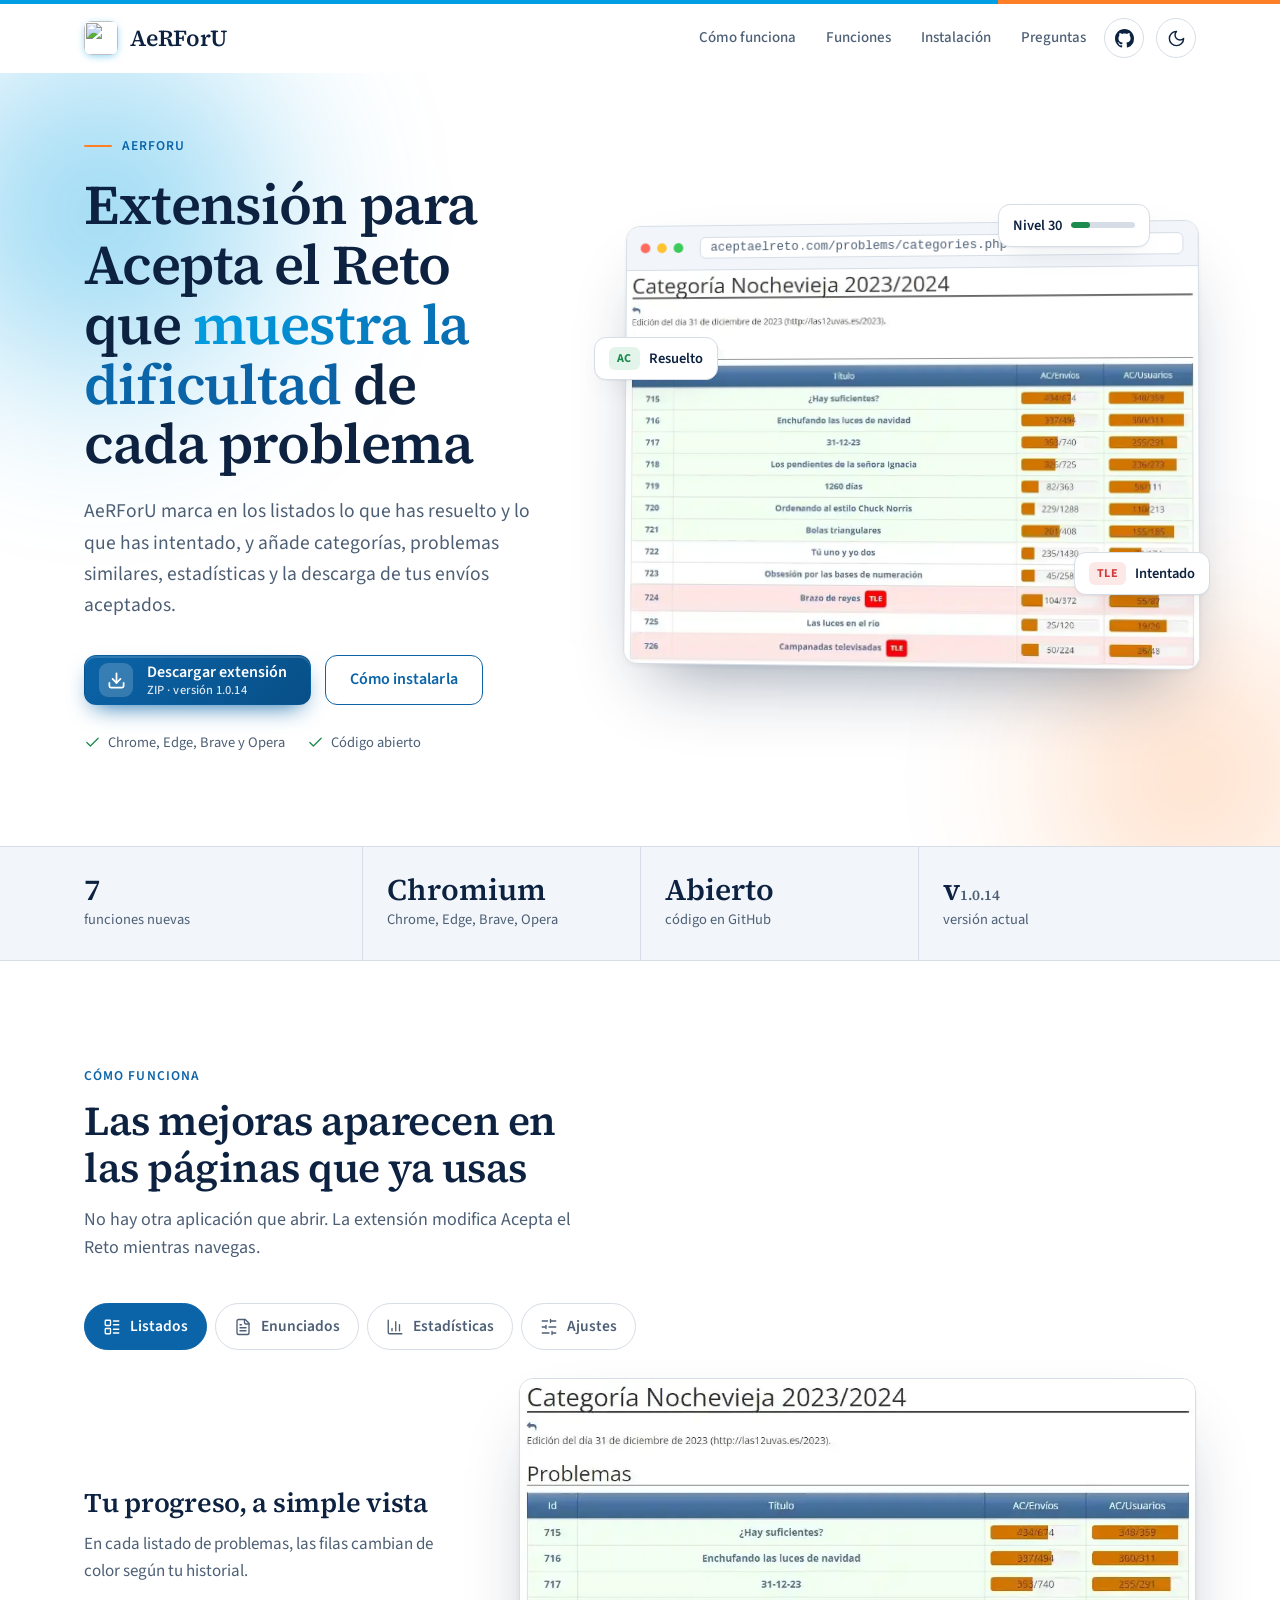
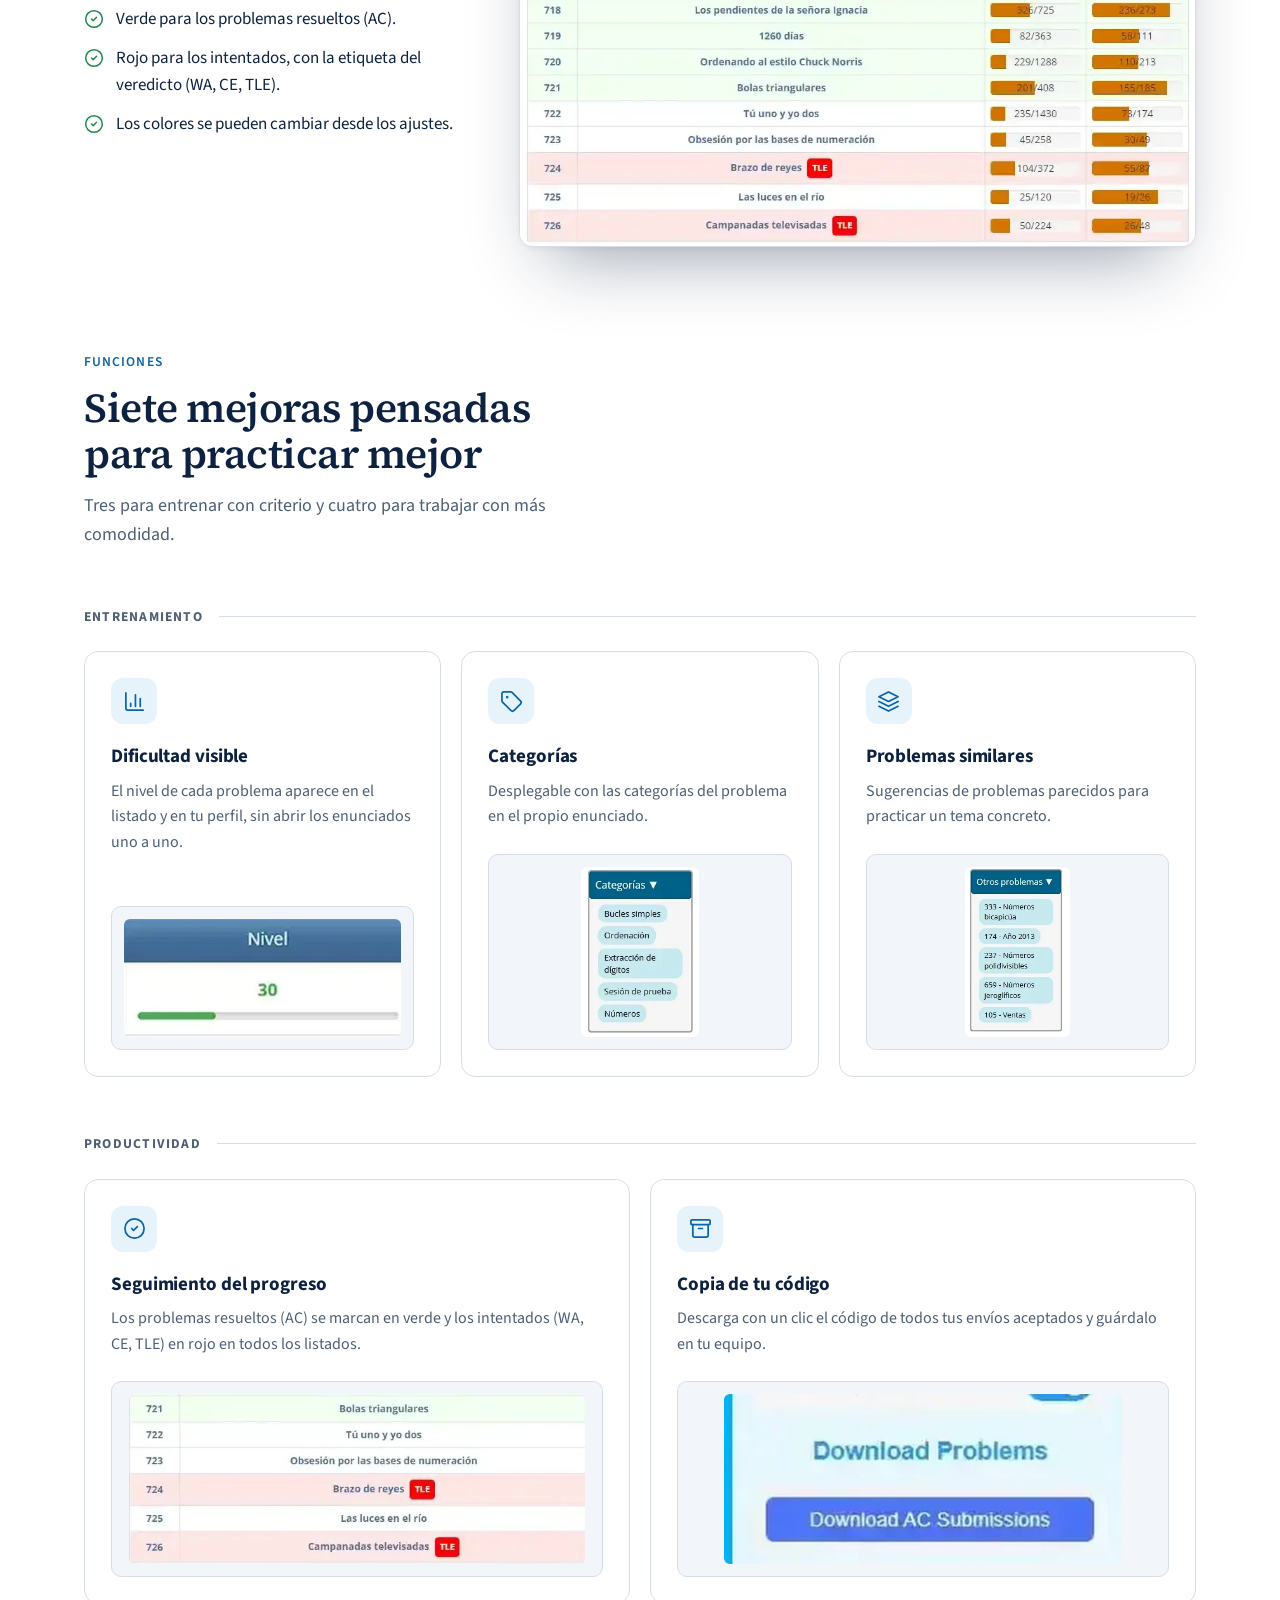
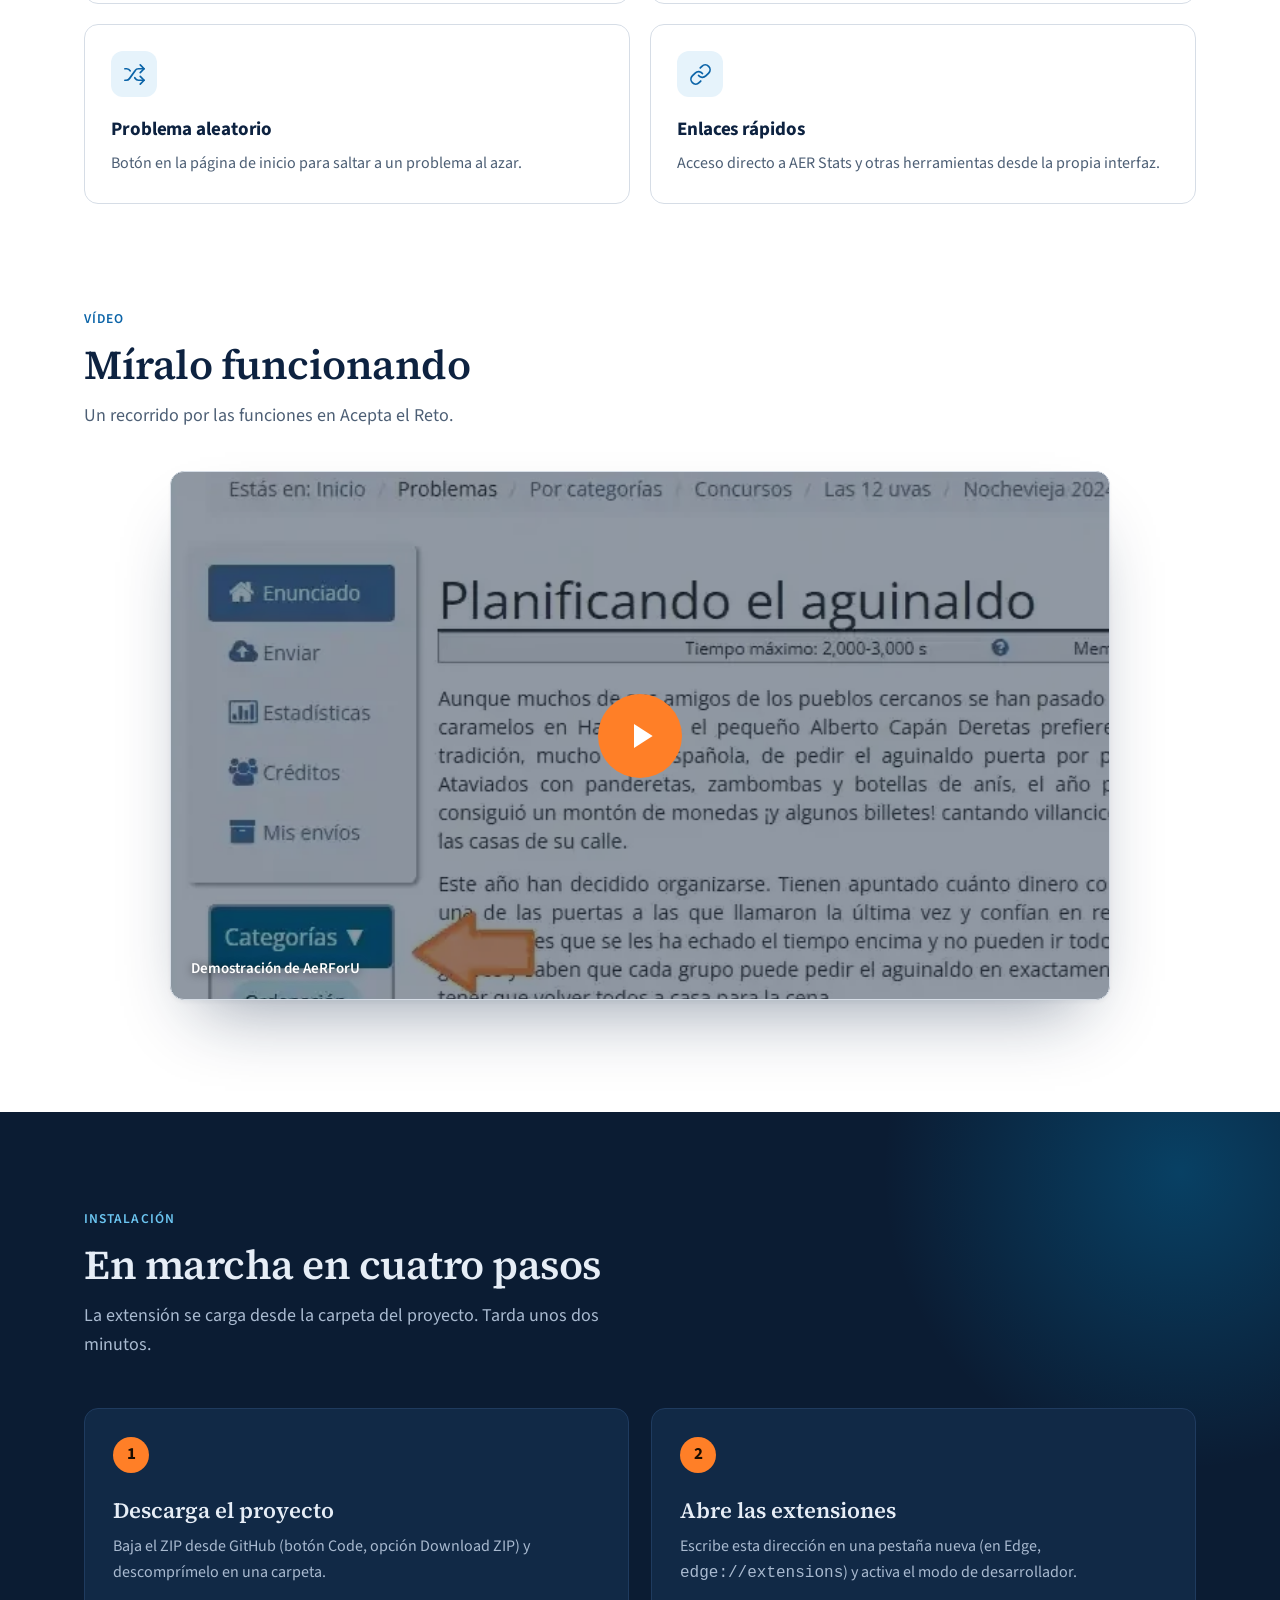
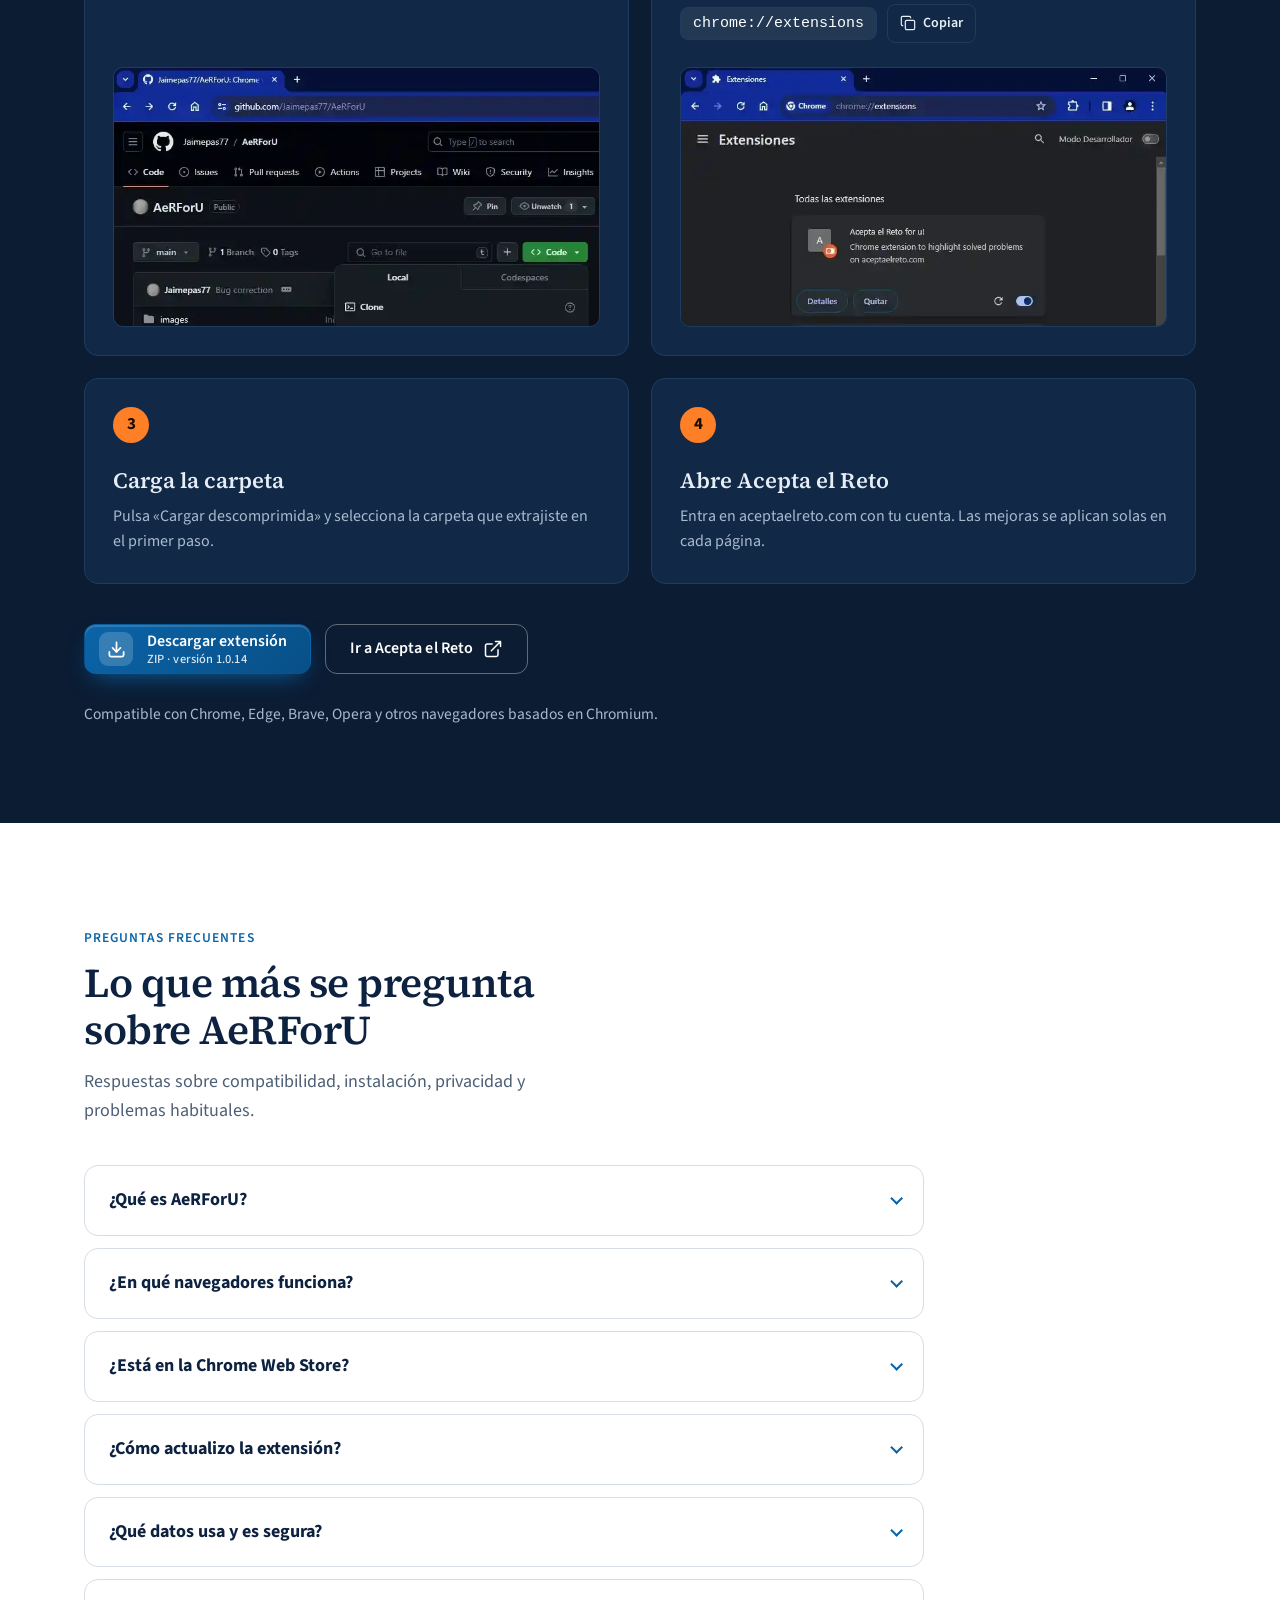
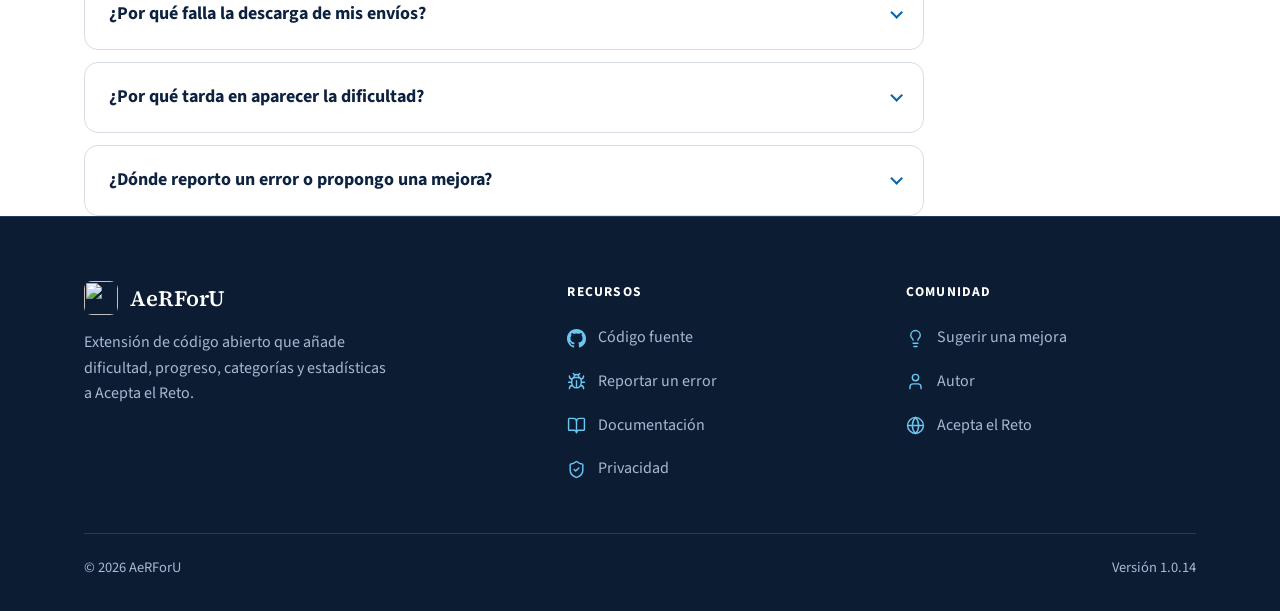
==== commit f629c315: "SEO y seguridad: FAQ con datos estructurados, privacidad, 404, manifest, CSP estricta y mejoras visu" ====
--- a/index.html
+++ b/index.html
@@ -4,69 +4,213 @@
     <meta charset="UTF-8">
     <meta name="viewport" content="width=device-width, initial-scale=1">
     <title>AeRForU | Extensión para Acepta el Reto</title>
-    <meta name="description" content="AeRForU es una extensión de navegador para Acepta el Reto. Muestra la dificultad de cada problema, marca tu progreso en los listados y añade categorías, estadísticas y descarga de tus envíos aceptados.">
+    <meta name="description" content="Extensión para Acepta el Reto: muestra la dificultad de cada problema, marca tu progreso y añade categorías, estadísticas y descarga de tus envíos.">
     <meta name="author" content="Jaime Pastrana García">
-    <meta name="robots" content="index, follow, max-image-preview:large">
+    <meta name="robots" content="index, follow, max-image-preview:large, max-snippet:-1, max-video-preview:-1">
     <meta name="theme-color" content="#0b64a8">
-    <link rel="canonical" href="https://aerforu.netlify.app/">
+    <meta name="color-scheme" content="light dark">
+    <link rel="canonical" href="https://aerforu-web.netlify.app/">
 
     <meta property="og:type" content="website">
+    <meta property="og:site_name" content="AeRForU">
     <meta property="og:locale" content="es_ES">
-    <meta property="og:url" content="https://aerforu.netlify.app/">
+    <meta property="og:url" content="https://aerforu-web.netlify.app/">
     <meta property="og:title" content="AeRForU | Extensión para Acepta el Reto">
     <meta property="og:description" content="Dificultad visible, progreso marcado por colores, categorías y estadísticas en Acepta el Reto.">
-    <meta property="og:image" content="https://aerforu.netlify.app/assets/images/og-image.png">
+    <meta property="og:image" content="https://aerforu-web.netlify.app/assets/images/og-image.png">
     <meta property="og:image:width" content="1200">
     <meta property="og:image:height" content="630">
     <meta property="og:image:alt" content="AeRForU, extensión para Acepta el Reto, junto a un listado de problemas con el progreso marcado por colores">
     <meta name="twitter:card" content="summary_large_image">
-    <meta name="twitter:image" content="https://aerforu.netlify.app/assets/images/og-image.png">
     <meta name="twitter:title" content="AeRForU | Extensión para Acepta el Reto">
     <meta name="twitter:description" content="Dificultad visible, progreso marcado por colores, categorías y estadísticas en Acepta el Reto.">
+    <meta name="twitter:image" content="https://aerforu-web.netlify.app/assets/images/og-image.png">
+    <meta name="twitter:image:alt" content="AeRForU, extensión para Acepta el Reto, junto a un listado de problemas con el progreso marcado por colores">
 
     <link rel="icon" href="./assets/images/favicon.ico" sizes="any">
     <link rel="icon" type="image/png" sizes="32x32" href="./assets/images/icon32.png">
     <link rel="apple-touch-icon" href="./assets/images/logo-192.png">
-
-    <!-- Tema antes del primer pintado, para evitar el destello -->
-    <script>
-    (function () {
-        var d = document.documentElement;
-        d.classList.add('js');
-        try {
-            var t = localStorage.getItem('theme');
-            if (t === 'light' || t === 'dark') d.setAttribute('data-theme', t);
-        } catch (e) {}
-    })();
-    </script>
-
+    <link rel="manifest" href="./site.webmanifest">
+
+    <script src="./assets/js/theme-init.js"></script>
     <link rel="preload" href="./assets/fonts/source-serif-4-latin-wght-normal.woff2" as="font" type="font/woff2" crossorigin>
     <link rel="preload" href="./assets/fonts/source-sans-3-latin-wght-normal.woff2" as="font" type="font/woff2" crossorigin>
     <link rel="stylesheet" href="./assets/css/styles.css">
     <script type="module" src="./assets/js/main.js"></script>
 
     <script type="application/ld+json">
-    {
-        "@context": "https://schema.org",
-        "@type": "SoftwareApplication",
-        "name": "AeRForU",
-        "alternateName": "Acepta el Reto for u!",
-        "description": "Extensión de navegador para Acepta el Reto que muestra la dificultad de los problemas, marca el progreso en los listados y añade categorías, estadísticas y descarga de envíos aceptados.",
-        "applicationCategory": "BrowserApplication",
-        "operatingSystem": "Chrome, Edge y navegadores basados en Chromium",
-        "url": "https://aerforu.netlify.app/",
-        "downloadUrl": "https://github.com/Jaimepas77/AeRForU/archive/refs/heads/main.zip",
-        "inLanguage": "es-ES",
-        "image": "https://aerforu.netlify.app/assets/images/logo-512.png",
-        "screenshot": "https://aerforu.netlify.app/assets/images/showcase/lista.webp",
-        "offers": { "@type": "Offer", "price": "0", "priceCurrency": "EUR" },
-        "author": { "@type": "Person", "name": "Jaime Pastrana García", "url": "https://github.com/Jaimepas77" }
-    }
+{
+    "@context": "https://schema.org",
+    "@graph": [
+        {
+            "@type": "WebSite",
+            "@id": "https://aerforu-web.netlify.app/#website",
+            "url": "https://aerforu-web.netlify.app/",
+            "name": "AeRForU",
+            "alternateName": [
+                "AeRForU Acepta el Reto",
+                "Acepta el Reto for u!"
+            ],
+            "inLanguage": "es-ES"
+        },
+        {
+            "@type": "WebPage",
+            "@id": "https://aerforu-web.netlify.app/#webpage",
+            "url": "https://aerforu-web.netlify.app/",
+            "name": "AeRForU | Extensión para Acepta el Reto",
+            "isPartOf": {
+                "@id": "https://aerforu-web.netlify.app/#website"
+            },
+            "about": {
+                "@id": "https://aerforu-web.netlify.app/#app"
+            },
+            "primaryImageOfPage": {
+                "@type": "ImageObject",
+                "url": "https://aerforu-web.netlify.app/assets/images/og-image.png",
+                "width": 1200,
+                "height": 630
+            },
+            "inLanguage": "es-ES",
+            "dateModified": "2026-11-04"
+        },
+        {
+            "@type": "SoftwareApplication",
+            "@id": "https://aerforu-web.netlify.app/#app",
+            "name": "AeRForU",
+            "alternateName": "Acepta el Reto for u!",
+            "description": "Extensión de navegador para Acepta el Reto que muestra la dificultad de los problemas, marca el progreso en los listados y añade categorías, estadísticas y descarga de envíos aceptados.",
+            "applicationCategory": "BrowserApplication",
+            "operatingSystem": "Windows, macOS, Linux",
+            "browserRequirements": "Requiere un navegador basado en Chromium: Chrome, Edge, Brave u Opera.",
+            "url": "https://aerforu-web.netlify.app/",
+            "downloadUrl": "https://github.com/Jaimepas77/AeRForU/archive/refs/heads/main.zip",
+            "image": "https://aerforu-web.netlify.app/assets/images/logo-512.png",
+            "screenshot": [
+                "https://aerforu-web.netlify.app/assets/images/showcase/lista.webp",
+                "https://aerforu-web.netlify.app/assets/images/showcase/enunciado.webp",
+                "https://aerforu-web.netlify.app/assets/images/showcase/estadisticas.webp"
+            ],
+            "featureList": [
+                "Dificultad visible en el listado de problemas y en el perfil",
+                "Categorías del problema en el enunciado",
+                "Problemas similares",
+                "Marcado de problemas resueltos (AC) e intentados (WA, CE, TLE)",
+                "Descarga de los envíos aceptados",
+                "Botón de problema aleatorio",
+                "Enlaces rápidos a AER Stats"
+            ],
+            "inLanguage": "es",
+            "isAccessibleForFree": true,
+            "offers": {
+                "@type": "Offer",
+                "price": "0",
+                "priceCurrency": "EUR"
+            },
+            "author": {
+                "@id": "https://aerforu-web.netlify.app/#author"
+            },
+            "sameAs": [
+                "https://github.com/Jaimepas77/AeRForU"
+            ]
+        },
+        {
+            "@type": "Person",
+            "@id": "https://aerforu-web.netlify.app/#author",
+            "name": "Jaime Pastrana García",
+            "url": "https://github.com/Jaimepas77",
+            "sameAs": [
+                "https://github.com/Jaimepas77"
+            ]
+        },
+        {
+            "@type": "VideoObject",
+            "name": "Demostración de AeRForU en Acepta el Reto",
+            "description": "Recorrido por las funciones de la extensión AeRForU: dificultad visible, marcado de progreso, categorías, estadísticas y descarga de envíos aceptados.",
+            "thumbnailUrl": [
+                "https://i.ytimg.com/vi/G-cCFW14NPo/hqdefault.jpg"
+            ],
+            "uploadDate": "2025-12-29T09:53:16-08:00",
+            "duration": "PT5M4S",
+            "embedUrl": "https://www.youtube-nocookie.com/embed/G-cCFW14NPo",
+            "contentUrl": "https://www.youtube.com/watch?v=G-cCFW14NPo",
+            "inLanguage": "es"
+        },
+        {
+            "@type": "FAQPage",
+            "mainEntity": [
+                {
+                    "@type": "Question",
+                    "name": "¿Qué es AeRForU?",
+                    "acceptedAnswer": {
+                        "@type": "Answer",
+                        "text": "AeRForU es una extensión de navegador para Acepta el Reto. Añade a la web la dificultad de cada problema, el marcado de problemas resueltos e intentados, categorías, problemas similares, estadísticas, un botón de problema aleatorio y la descarga de tus envíos aceptados."
+                    }
+                },
+                {
+                    "@type": "Question",
+                    "name": "¿En qué navegadores funciona?",
+                    "acceptedAnswer": {
+                        "@type": "Answer",
+                        "text": "En los navegadores basados en Chromium, como Google Chrome, Microsoft Edge, Brave y Opera."
+                    }
+                },
+                {
+                    "@type": "Question",
+                    "name": "¿Está en la Chrome Web Store?",
+                    "acceptedAnswer": {
+                        "@type": "Answer",
+                        "text": "No. Por ahora se instala de forma manual desde el modo de desarrollador del navegador, siguiendo los cuatro pasos de la sección de instalación."
+                    }
+                },
+                {
+                    "@type": "Question",
+                    "name": "¿Cómo actualizo la extensión?",
+                    "acceptedAnswer": {
+                        "@type": "Answer",
+                        "text": "Descarga el ZIP nuevo, sustituye los archivos de la carpeta de instalación y pulsa el botón de recargar de la extensión en la página de extensiones del navegador."
+                    }
+                },
+                {
+                    "@type": "Question",
+                    "name": "¿Qué datos usa y es segura?",
+                    "acceptedAnswer": {
+                        "@type": "Answer",
+                        "text": "El código es público en GitHub y la extensión funciona en local: no envía tus datos a servidores externos y no guarda tus contraseñas. Solo actúa sobre aceptaelreto.com y pide permisos de almacenamiento, cookies y descargas."
+                    }
+                },
+                {
+                    "@type": "Question",
+                    "name": "¿Por qué falla la descarga de mis envíos?",
+                    "acceptedAnswer": {
+                        "@type": "Answer",
+                        "text": "Necesitas haber iniciado sesión en Acepta el Reto con la opción «Recordarme» marcada. Si la cookie de sesión caduca, la descarga falla: vuelve a iniciar sesión e inténtalo de nuevo."
+                    }
+                },
+                {
+                    "@type": "Question",
+                    "name": "¿Por qué tarda en aparecer la dificultad?",
+                    "acceptedAnswer": {
+                        "@type": "Answer",
+                        "text": "La extensión funciona más rápido si tu nombre de perfil coincide exactamente con tu nick en la plataforma."
+                    }
+                },
+                {
+                    "@type": "Question",
+                    "name": "¿Dónde reporto un error o propongo una mejora?",
+                    "acceptedAnswer": {
+                        "@type": "Answer",
+                        "text": "En la sección de incidencias del repositorio de GitHub. Allí puedes abrir una incidencia nueva para un error o una sugerencia."
+                    }
+                }
+            ]
+        }
+    ]
+}
     </script>
 </head>
 <body>
     <!-- Iconos (estilo Lucide, licencia ISC) -->
-    <svg width="0" height="0" style="position:absolute" aria-hidden="true" focusable="false">
+    <svg class="sprite" width="0" height="0" aria-hidden="true" focusable="false">
         <defs>
             <symbol id="i-sun" viewBox="0 0 24 24"><circle cx="12" cy="12" r="4"/><path d="M12 2v2M12 20v2m-7.07-15.07 1.41 1.41m11.32 11.32 1.41 1.41M2 12h2m16 0h2M6.34 17.66l-1.41 1.41M19.07 4.93l-1.41 1.41"/></symbol>
             <symbol id="i-moon" viewBox="0 0 24 24"><path d="M12 3a6 6 0 0 0 9 9 9 9 0 1 1-9-9Z"/></symbol>
@@ -90,6 +234,7 @@
             <symbol id="i-list" viewBox="0 0 24 24"><rect width="7" height="7" x="3" y="3" rx="1"/><rect width="7" height="7" x="3" y="14" rx="1"/><path d="M14 4h7M14 9h7M14 15h7M14 20h7"/></symbol>
             <symbol id="i-file" viewBox="0 0 24 24"><path d="M15 2H6a2 2 0 0 0-2 2v16a2 2 0 0 0 2 2h12a2 2 0 0 0 2-2V7z"/><path d="M14 2v4a2 2 0 0 0 2 2h4M10 9H8M16 13H8M16 17H8"/></symbol>
             <symbol id="i-sliders" viewBox="0 0 24 24"><path d="M21 4h-7M10 4H3M21 12h-9M8 12H3M21 20h-5M12 20H3M14 2v4M8 10v4M16 18v4"/></symbol>
+            <symbol id="i-shield" viewBox="0 0 24 24"><path d="M20 13c0 5-3.5 7.5-7.66 8.95a1 1 0 0 1-.67-.01C7.5 20.5 4 18 4 13V6a1 1 0 0 1 1-1c2 0 4.5-1.2 6.24-2.72a1.17 1.17 0 0 1 1.52 0C14.51 3.81 17 5 19 5a1 1 0 0 1 1 1z"/><path d="m9 12 2 2 4-4"/></symbol>
             <symbol id="i-globe" viewBox="0 0 24 24"><circle cx="12" cy="12" r="10"/><path d="M12 2a14.5 14.5 0 0 0 0 20 14.5 14.5 0 0 0 0-20M2 12h20"/></symbol>
         </defs>
     </svg>
@@ -107,6 +252,7 @@
                 <a class="link" href="#como-funciona">Cómo funciona</a>
                 <a class="link" href="#funciones">Funciones</a>
                 <a class="link" href="#instalacion">Instalación</a>
+                <a class="link" href="#preguntas">Preguntas</a>
                 <a class="icon-btn" href="https://github.com/Jaimepas77/AeRForU" target="_blank" rel="noopener" aria-label="Código fuente en GitHub">
                     <svg class="ic ic-fill" aria-hidden="true"><use href="#i-github"/></svg>
                 </a>
@@ -122,18 +268,18 @@
         <section class="hero" id="inicio">
             <div class="shell hero-grid">
                 <div>
-                    <p class="eyebrow rise" style="--i:0">Extensión para Acepta el Reto</p>
-                    <h1 class="rise" style="--i:1">Un entrenamiento <em>más claro</em>, desde el propio listado</h1>
-                    <p class="lede rise" style="--i:2">AeRForU añade la dificultad de cada problema, marca lo que has resuelto y lo que has intentado, y reúne categorías, estadísticas y copia de tu código.</p>
-                    <div class="actions rise" style="--i:3">
+                    <p class="eyebrow rise d0">AeRForU</p>
+                    <h1 class="rise d1">Extensión para Acepta el Reto que <em>muestra la dificultad</em> de cada problema</h1>
+                    <p class="lede rise d2">AeRForU marca en los listados lo que has resuelto y lo que has intentado, y añade categorías, problemas similares, estadísticas y la descarga de tus envíos aceptados.</p>
+                    <div class="actions rise d3">
                         <a class="btn btn-download" href="https://github.com/Jaimepas77/AeRForU/archive/refs/heads/main.zip" download>
                             <span class="dl-badge"><svg class="ic" aria-hidden="true"><use href="#i-download"/></svg></span>
                             <span class="dl-text">Descargar extensión<small>ZIP · versión <span data-version>1.0.14</span></small></span>
                         </a>
                         <a class="btn btn-ghost" href="#instalacion">Cómo instalarla</a>
                     </div>
-                    <ul class="hero-meta rise" style="--i:4">
-                        <li><span><svg class="ic" aria-hidden="true"><use href="#i-check"/></svg>Chrome, Edge y Chromium</span></li>
+                    <ul class="hero-meta rise d4">
+                        <li><span><svg class="ic" aria-hidden="true"><use href="#i-check"/></svg>Chrome, Edge, Brave y Opera</span></li>
                         <li><span><svg class="ic" aria-hidden="true"><use href="#i-check"/></svg>Código abierto</span></li>
                     </ul>
                 </div>
@@ -153,7 +299,7 @@
         <div class="band">
             <div class="shell">
                 <div class="fact"><strong>7</strong><span>funciones nuevas</span></div>
-                <div class="fact"><strong>Chromium</strong><span>Chrome, Edge, Brave</span></div>
+                <div class="fact"><strong>Chromium</strong><span>Chrome, Edge, Brave, Opera</span></div>
                 <div class="fact"><strong>Abierto</strong><span>código en GitHub</span></div>
                 <div class="fact"><strong>v<span data-version>1.0.14</span></strong><span>versión actual</span></div>
             </div>
@@ -236,18 +382,19 @@
 
                 <h3 class="group-title reveal">Entrenamiento</h3>
                 <div class="cards">
-                    <article class="card reveal" style="--i:0">
+                    <article class="card reveal d0">
                         <span class="tile"><svg class="ic" aria-hidden="true"><use href="#i-chart"/></svg></span>
                         <h4>Dificultad visible</h4>
                         <p>El nivel de cada problema aparece en el listado y en tu perfil, sin abrir los enunciados uno a uno.</p>
-                    </article>
-                    <article class="card reveal" style="--i:1">
+                        <div class="media"><div><img src="./assets/images/showcase/nivel.webp" alt="Barra de nivel 30 de un problema en la página de estadísticas" width="314" height="133" loading="lazy"></div></div>
+                    </article>
+                    <article class="card reveal d1">
                         <span class="tile"><svg class="ic" aria-hidden="true"><use href="#i-tag"/></svg></span>
                         <h4>Categorías</h4>
                         <p>Desplegable con las categorías del problema en el propio enunciado.</p>
                         <div class="media"><div><img src="./assets/images/showcase/categorias.webp" alt="Desplegable de categorías con etiquetas como bucles simples y ordenación" width="186" height="267" loading="lazy"></div></div>
                     </article>
-                    <article class="card reveal" style="--i:2">
+                    <article class="card reveal d2">
                         <span class="tile"><svg class="ic" aria-hidden="true"><use href="#i-layers"/></svg></span>
                         <h4>Problemas similares</h4>
                         <p>Sugerencias de problemas parecidos para practicar un tema concreto.</p>
@@ -256,23 +403,25 @@
                 </div>
 
                 <h3 class="group-title reveal">Productividad</h3>
-                <div class="cards">
-                    <article class="card reveal" style="--i:0">
+                <div class="cards two">
+                    <article class="card reveal d0">
                         <span class="tile"><svg class="ic" aria-hidden="true"><use href="#i-check-circle"/></svg></span>
                         <h4>Seguimiento del progreso</h4>
                         <p>Los problemas resueltos (AC) se marcan en verde y los intentados (WA, CE, TLE) en rojo en todos los listados.</p>
-                    </article>
-                    <article class="card reveal" style="--i:1">
+                        <div class="media"><div><img src="./assets/images/showcase/progreso.webp" alt="Filas de un listado: resueltas en verde y con etiqueta TLE en rojo" width="650" height="242" loading="lazy"></div></div>
+                    </article>
+                    <article class="card reveal d1">
                         <span class="tile"><svg class="ic" aria-hidden="true"><use href="#i-archive"/></svg></span>
                         <h4>Copia de tu código</h4>
                         <p>Descarga con un clic el código de todos tus envíos aceptados y guárdalo en tu equipo.</p>
-                    </article>
-                    <article class="card reveal" style="--i:2">
+                        <div class="media"><div><img src="./assets/images/showcase/descarga.webp" alt="Botón Download AC Submissions del panel de la extensión" width="400" height="171" loading="lazy"></div></div>
+                    </article>
+                    <article class="card reveal d2">
                         <span class="tile"><svg class="ic" aria-hidden="true"><use href="#i-shuffle"/></svg></span>
                         <h4>Problema aleatorio</h4>
                         <p>Botón en la página de inicio para saltar a un problema al azar.</p>
                     </article>
-                    <article class="card reveal" style="--i:3">
+                    <article class="card reveal d3">
                         <span class="tile"><svg class="ic" aria-hidden="true"><use href="#i-link"/></svg></span>
                         <h4>Enlaces rápidos</h4>
                         <p>Acceso directo a AER Stats y otras herramientas desde la propia interfaz.</p>
@@ -305,25 +454,25 @@
                 </div>
 
                 <ol class="steps">
-                    <li class="step reveal" style="--i:0">
+                    <li class="step reveal d0">
                         <h3>Descarga el proyecto</h3>
                         <p>Baja el ZIP desde GitHub (botón Code, opción Download ZIP) y descomprímelo en una carpeta.</p>
                         <div class="shot"><img class="zoomable" src="./assets/images/showcase/paso-descarga.webp" alt="Menú Code de GitHub con la opción Download ZIP resaltada" width="768" height="706" loading="lazy"></div>
                     </li>
-                    <li class="step reveal" style="--i:1">
+                    <li class="step reveal d1">
                         <h3>Abre las extensiones</h3>
-                        <p>Escribe esta dirección en una pestaña nueva y activa el modo de desarrollador.</p>
+                        <p>Escribe esta dirección en una pestaña nueva (en Edge, <code>edge://extensions</code>) y activa el modo de desarrollador.</p>
                         <div class="copy-row">
                             <code>chrome://extensions</code>
                             <button class="copy-btn" type="button" data-copy="chrome://extensions"><svg class="ic" aria-hidden="true"><use href="#i-copy"/></svg><span>Copiar</span></button>
                         </div>
                         <div class="shot"><img class="zoomable" src="./assets/images/showcase/paso-extensiones.webp" alt="Página de extensiones de Chrome con el interruptor del modo desarrollador" width="764" height="409" loading="lazy"></div>
                     </li>
-                    <li class="step reveal" style="--i:2">
+                    <li class="step reveal d2">
                         <h3>Carga la carpeta</h3>
                         <p>Pulsa «Cargar descomprimida» y selecciona la carpeta que extrajiste en el primer paso.</p>
                     </li>
-                    <li class="step reveal" style="--i:3">
+                    <li class="step reveal d3">
                         <h3>Abre Acepta el Reto</h3>
                         <p>Entra en aceptaelreto.com con tu cuenta. Las mejoras se aplican solas en cada página.</p>
                     </li>
@@ -339,7 +488,51 @@
                         <svg class="ic" aria-hidden="true"><use href="#i-external"/></svg>
                     </a>
                 </div>
-                <p class="note">Compatible con Chrome, Edge, Brave y otros navegadores basados en Chromium.</p>
+                <p class="note">Compatible con Chrome, Edge, Brave, Opera y otros navegadores basados en Chromium.</p>
+            </div>
+        </section>
+
+        <section class="section" id="preguntas">
+            <div class="shell">
+                <div class="section-head reveal">
+                    <span class="kicker">Preguntas frecuentes</span>
+                    <h2>Lo que más se pregunta sobre AeRForU</h2>
+                    <p class="sub">Respuestas sobre compatibilidad, instalación, privacidad y problemas habituales.</p>
+                </div>
+                <div class="faq">
+                    <details class="qa reveal d0">
+                        <summary>¿Qué es AeRForU?</summary>
+                        <p>AeRForU es una extensión de navegador para Acepta el Reto. Añade a la web la dificultad de cada problema, el marcado de problemas resueltos e intentados, categorías, problemas similares, estadísticas, un botón de problema aleatorio y la descarga de tus envíos aceptados.</p>
+                    </details>
+                    <details class="qa reveal d1">
+                        <summary>¿En qué navegadores funciona?</summary>
+                        <p>En los navegadores basados en Chromium, como Google Chrome, Microsoft Edge, Brave y Opera.</p>
+                    </details>
+                    <details class="qa reveal d2">
+                        <summary>¿Está en la Chrome Web Store?</summary>
+                        <p>No. Por ahora se instala de forma manual desde el modo de desarrollador del navegador, siguiendo los cuatro pasos de la sección de instalación.</p>
+                    </details>
+                    <details class="qa reveal d3">
+                        <summary>¿Cómo actualizo la extensión?</summary>
+                        <p>Descarga el ZIP nuevo, sustituye los archivos de la carpeta de instalación y pulsa el botón de recargar de la extensión en la página de extensiones del navegador.</p>
+                    </details>
+                    <details class="qa reveal d3">
+                        <summary>¿Qué datos usa y es segura?</summary>
+                        <p>El código es público en GitHub y la extensión funciona en local: no envía tus datos a servidores externos y no guarda tus contraseñas. Solo actúa sobre aceptaelreto.com y pide permisos de almacenamiento, cookies y descargas.</p>
+                    </details>
+                    <details class="qa reveal d3">
+                        <summary>¿Por qué falla la descarga de mis envíos?</summary>
+                        <p>Necesitas haber iniciado sesión en Acepta el Reto con la opción «Recordarme» marcada. Si la cookie de sesión caduca, la descarga falla: vuelve a iniciar sesión e inténtalo de nuevo.</p>
+                    </details>
+                    <details class="qa reveal d3">
+                        <summary>¿Por qué tarda en aparecer la dificultad?</summary>
+                        <p>La extensión funciona más rápido si tu nombre de perfil coincide exactamente con tu nick en la plataforma.</p>
+                    </details>
+                    <details class="qa reveal d3">
+                        <summary>¿Dónde reporto un error o propongo una mejora?</summary>
+                        <p>En la <a href="https://github.com/Jaimepas77/AeRForU/issues" target="_blank" rel="noopener">sección de incidencias del repositorio de GitHub</a>. Allí puedes abrir una incidencia nueva para un error o una sugerencia.</p>
+                    </details>
+                </div>
             </div>
         </section>
     </main>
@@ -357,6 +550,7 @@
                         <li><a href="https://github.com/Jaimepas77/AeRForU" target="_blank" rel="noopener"><svg class="ic ic-fill" aria-hidden="true"><use href="#i-github"/></svg>Código fuente</a></li>
                         <li><a href="https://github.com/Jaimepas77/AeRForU/issues" target="_blank" rel="noopener"><svg class="ic" aria-hidden="true"><use href="#i-bug"/></svg>Reportar un error</a></li>
                         <li><a href="https://github.com/Jaimepas77/AeRForU/blob/main/README.md" target="_blank" rel="noopener"><svg class="ic" aria-hidden="true"><use href="#i-book"/></svg>Documentación</a></li>
+                        <li><a href="./privacidad/"><svg class="ic" aria-hidden="true"><use href="#i-shield"/></svg>Privacidad</a></li>
                     </ul>
                 </nav>
                 <nav aria-label="Comunidad">
@@ -377,7 +571,7 @@
 
     <div class="lightbox" id="lightbox" role="dialog" aria-modal="true" aria-label="Imagen ampliada">
         <button type="button" id="lightboxClose" aria-label="Cerrar">&times;</button>
-        <img id="lightboxImg" src="" alt="">
+        <img id="lightboxImg" alt="" src="[data-uri]">
     </div>
 </body>
 </html>
--- a/assets/css/styles.css
+++ b/assets/css/styles.css
@@ -357,8 +357,8 @@
 
 /* Entrada al cargar: solo si hay JS, para que sin JS todo sea visible */
 .js .top { animation: drop-in .7s var(--ease) both; }
-.js .hero .rise { animation: rise .9s var(--ease) both; animation-delay: calc(var(--i, 0) * 110ms + 120ms); }
-.js .stage .frame { animation: stage-in 1.1s var(--ease) both; animation-delay: .35s; }
+.js .hero .rise { animation: rise .6s var(--ease) both; animation-delay: calc(var(--i, 0) * 45ms); }
+.js .stage .frame { animation: stage-in .9s var(--ease) both; animation-delay: .1s; }
 .js .stage .chip { animation: rise .8s var(--ease) both, bob 6s ease-in-out 1.6s infinite; }
 .js .stage .chip-1 { animation-delay: .9s, 1.7s; }
 .js .stage .chip-2 { animation-delay: 1.05s, 1.85s; }
@@ -407,3 +407,39 @@
   .tabs { gap: 6px; }
   .tab { padding: 9px 14px; font-size: 14.5px; }
 }
+
+/* ---------- Utilidades sin estilos en linea (compatibles con CSP estricta) ---------- */
+.sprite { position: absolute; width: 0; height: 0; overflow: hidden; }
+.d0 { --i: 0; } .d1 { --i: 1; } .d2 { --i: 2; } .d3 { --i: 3; } .d4 { --i: 4; }
+.no-scroll { overflow: hidden; }
+.cards.two { grid-template-columns: repeat(2, minmax(0, 1fr)); }
+
+/* ---------- Preguntas frecuentes ---------- */
+.faq { margin-top: 40px; max-width: 840px; display: grid; gap: 12px; }
+.qa { background: var(--card); border: 1px solid var(--line); border-radius: var(--radius); padding: 0 24px; transition: border-color .25s, box-shadow .25s; }
+.qa:hover, .qa[open] { border-color: color-mix(in srgb, var(--accent) 45%, var(--line)); }
+.qa[open] { box-shadow: var(--shadow); }
+.qa summary { cursor: pointer; list-style: none; display: flex; justify-content: space-between; align-items: center; gap: 16px; padding: 20px 0; font-weight: 700; font-size: 18px; }
+.qa summary::-webkit-details-marker { display: none; }
+.qa summary::after { content: ""; flex: none; width: 9px; height: 9px; border-right: 2px solid var(--accent); border-bottom: 2px solid var(--accent); transform: rotate(45deg) translateY(-3px); transition: transform .3s var(--ease); }
+.qa[open] summary::after { transform: rotate(-135deg) translateY(-3px); }
+.qa p { padding: 0 0 22px; color: var(--muted); max-width: 70ch; }
+
+/* ---------- Paginas de texto (privacidad, 404) ---------- */
+.page { padding-block: 72px 24px; }
+.prose { max-width: 760px; }
+.prose h1 { margin-top: 0; font-size: clamp(32px, 4vw, 46px); }
+.prose h2 { font-size: 26px; margin-top: 44px; }
+.prose p, .prose ul { margin-top: 14px; color: var(--muted); }
+.prose ul { list-style: disc; padding-left: 22px; display: grid; gap: 8px; }
+.prose strong { color: var(--ink); }
+.prose .updated { font-size: 15px; margin-top: 8px; }
+.notfound { min-height: 56vh; display: grid; align-content: center; justify-items: start; gap: 8px; }
+.notfound .code { font-family: var(--font-serif); font-weight: 600; font-size: clamp(72px, 14vw, 140px); line-height: 1; color: var(--accent); }
+.notfound p { color: var(--muted); max-width: 46ch; font-size: 19px; }
+.notfound .btn { margin-top: 18px; }
+.simple-foot { margin-top: 96px; background: var(--dark-bg); color: var(--dark-muted); font-size: 15px; }
+.simple-foot .shell { display: flex; align-items: center; justify-content: space-between; gap: 12px; flex-wrap: wrap; padding-top: 28px; padding-bottom: 32px; }
+.simple-foot a { color: var(--dark-muted); }
+.simple-foot a:hover { color: #fff; }
+@media (max-width: 640px) { .cards.two { grid-template-columns: minmax(0, 1fr); } .qa { padding: 0 18px; } }
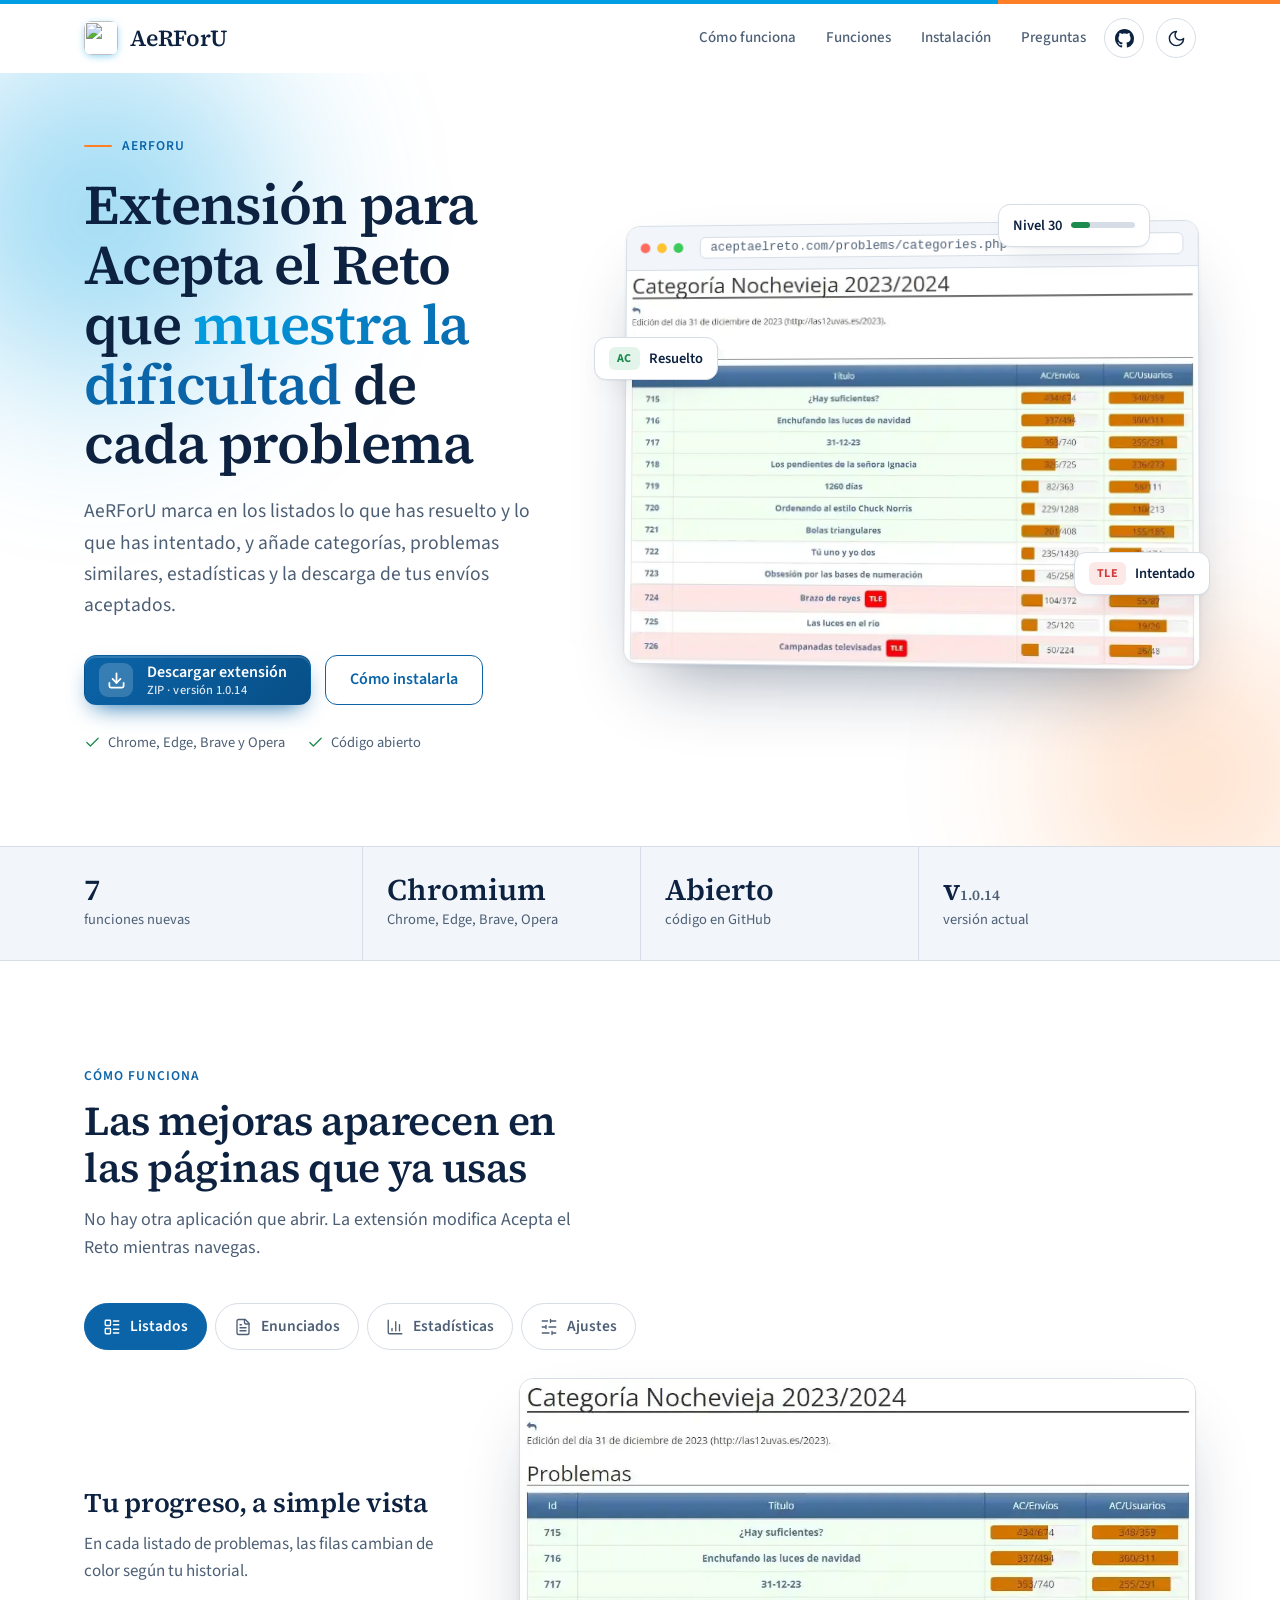
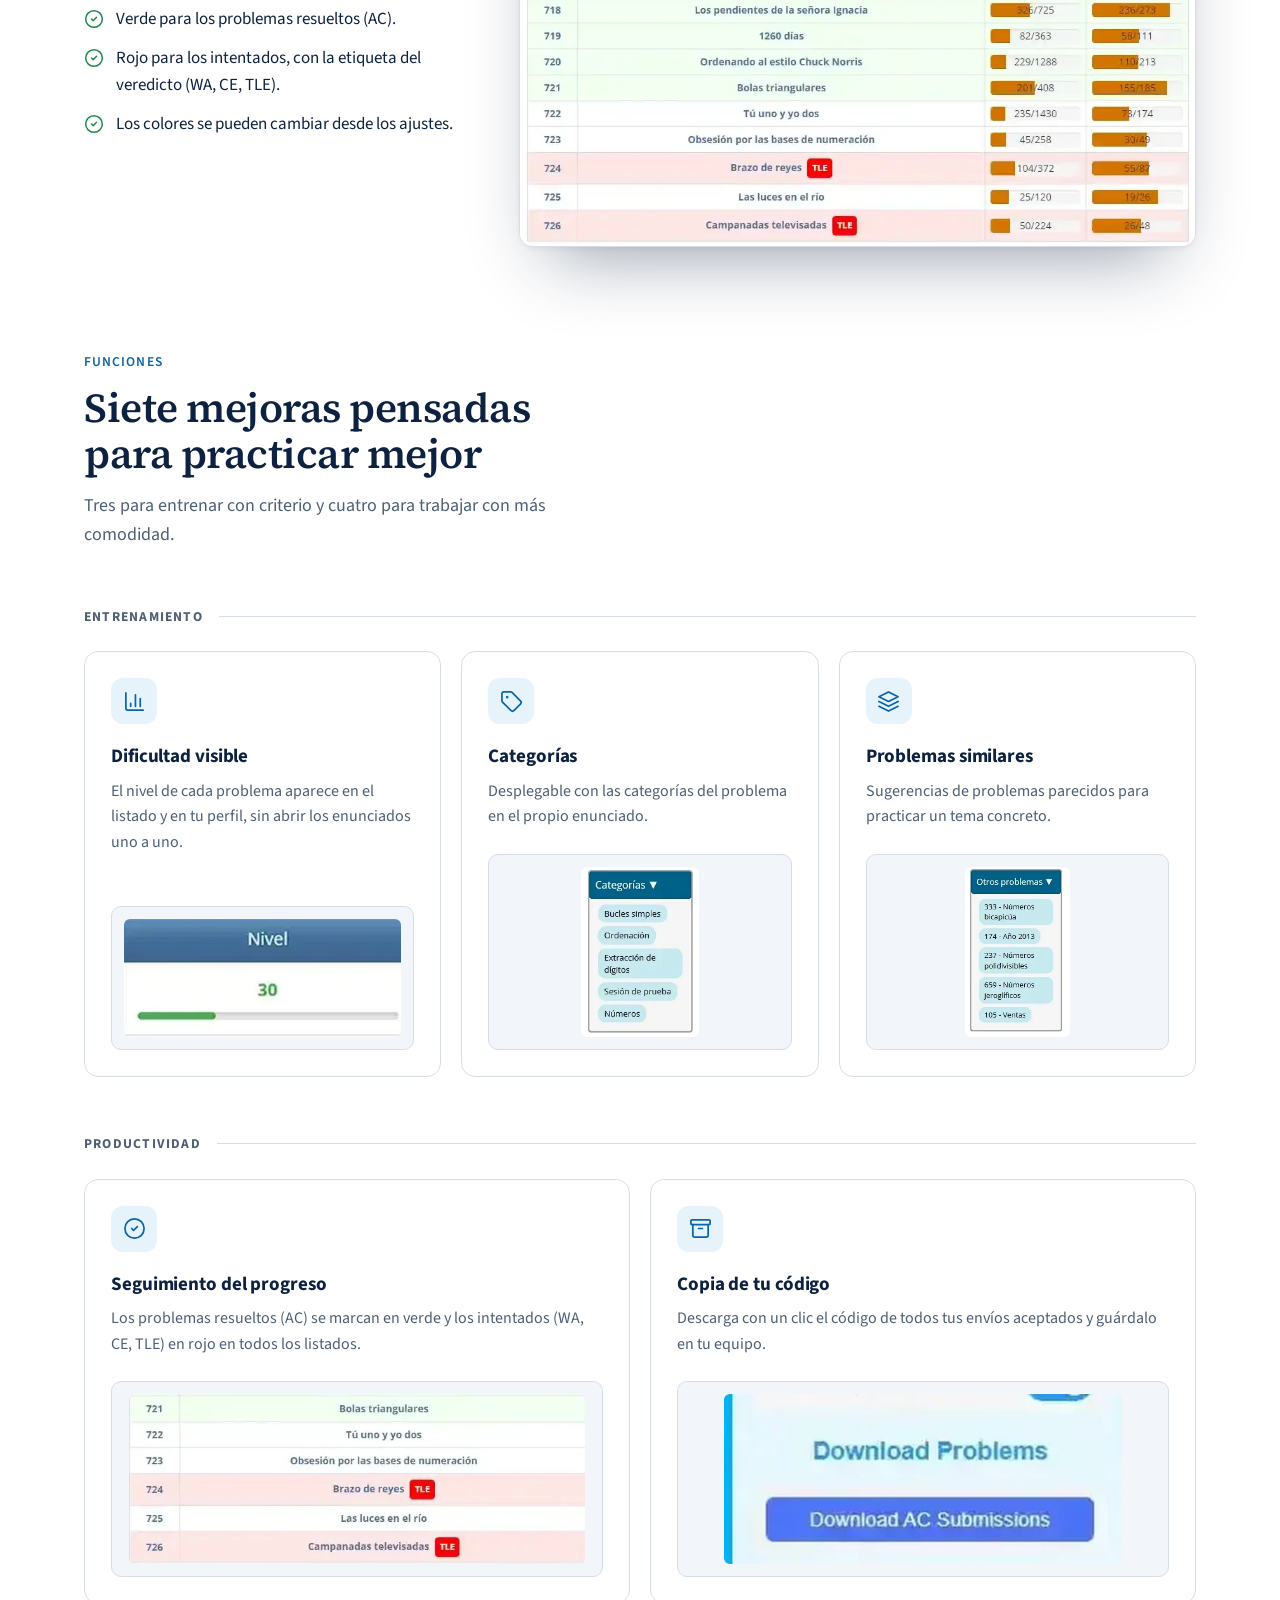
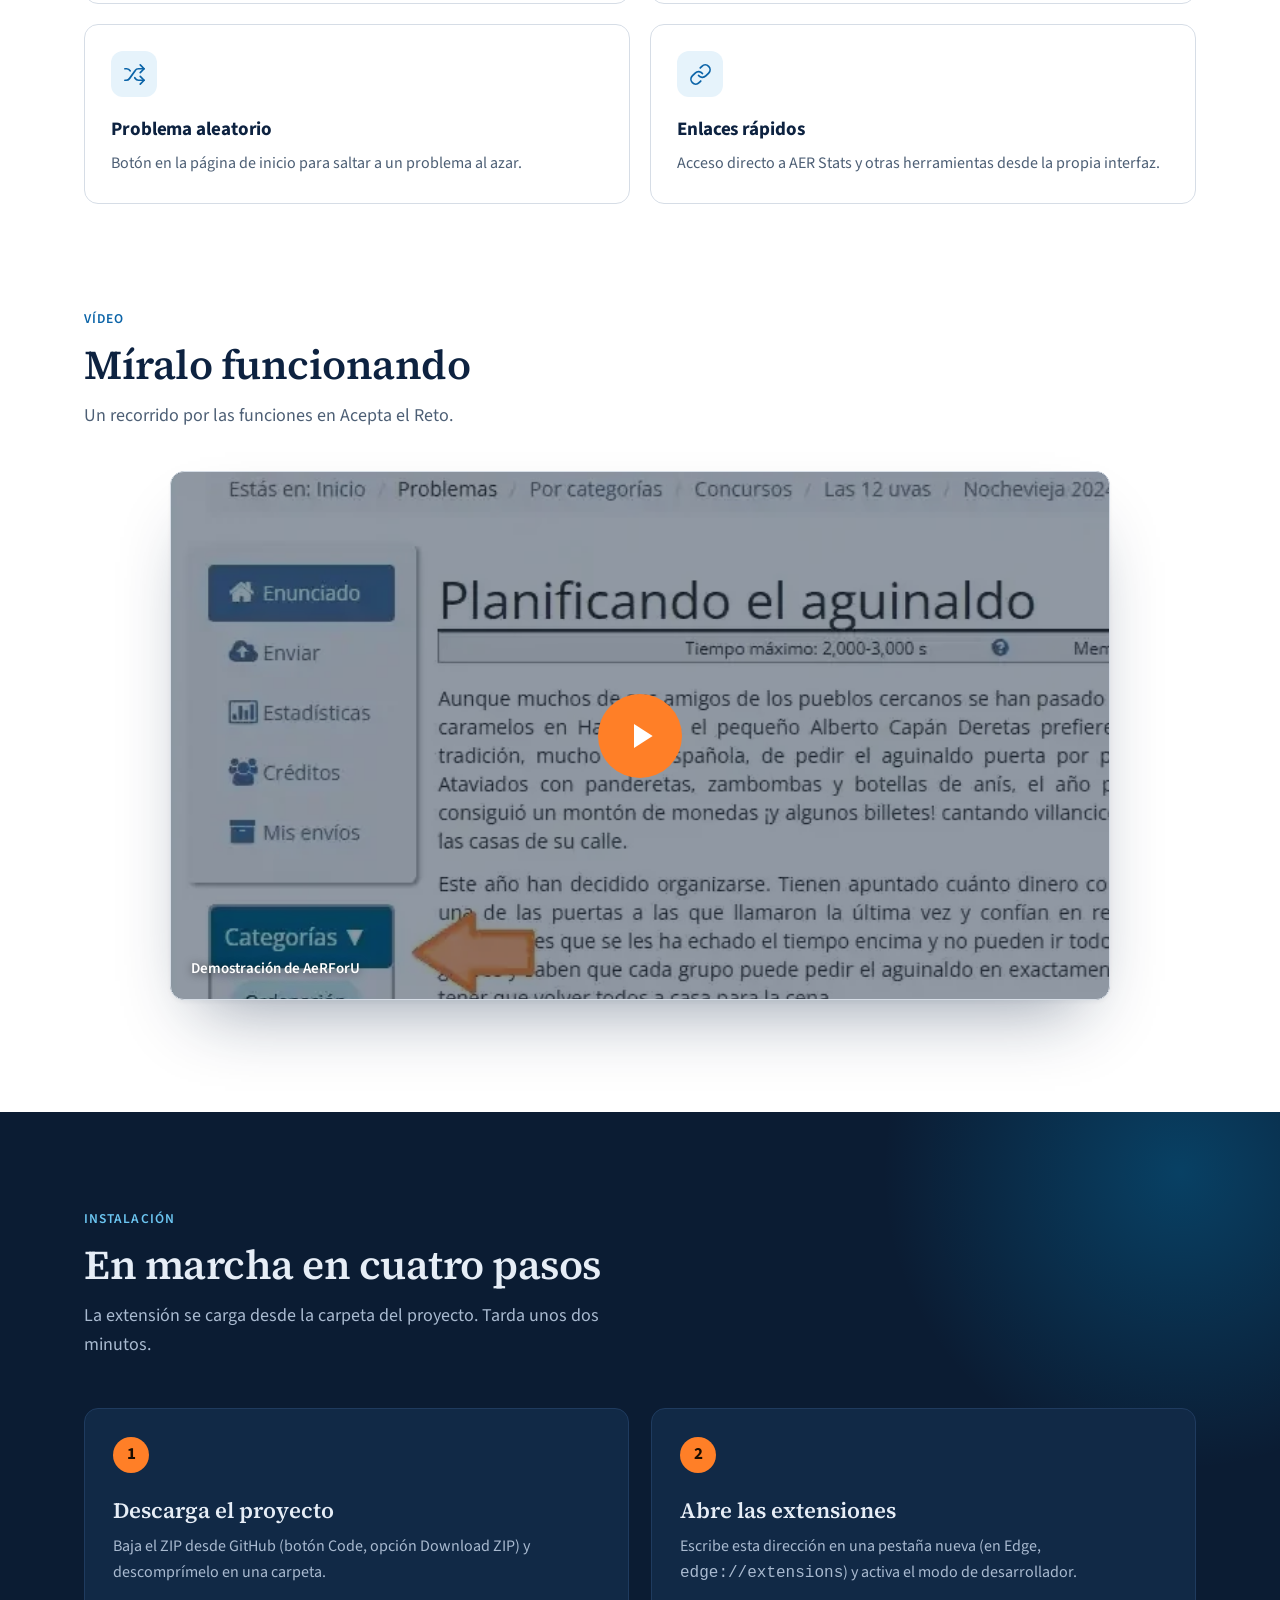
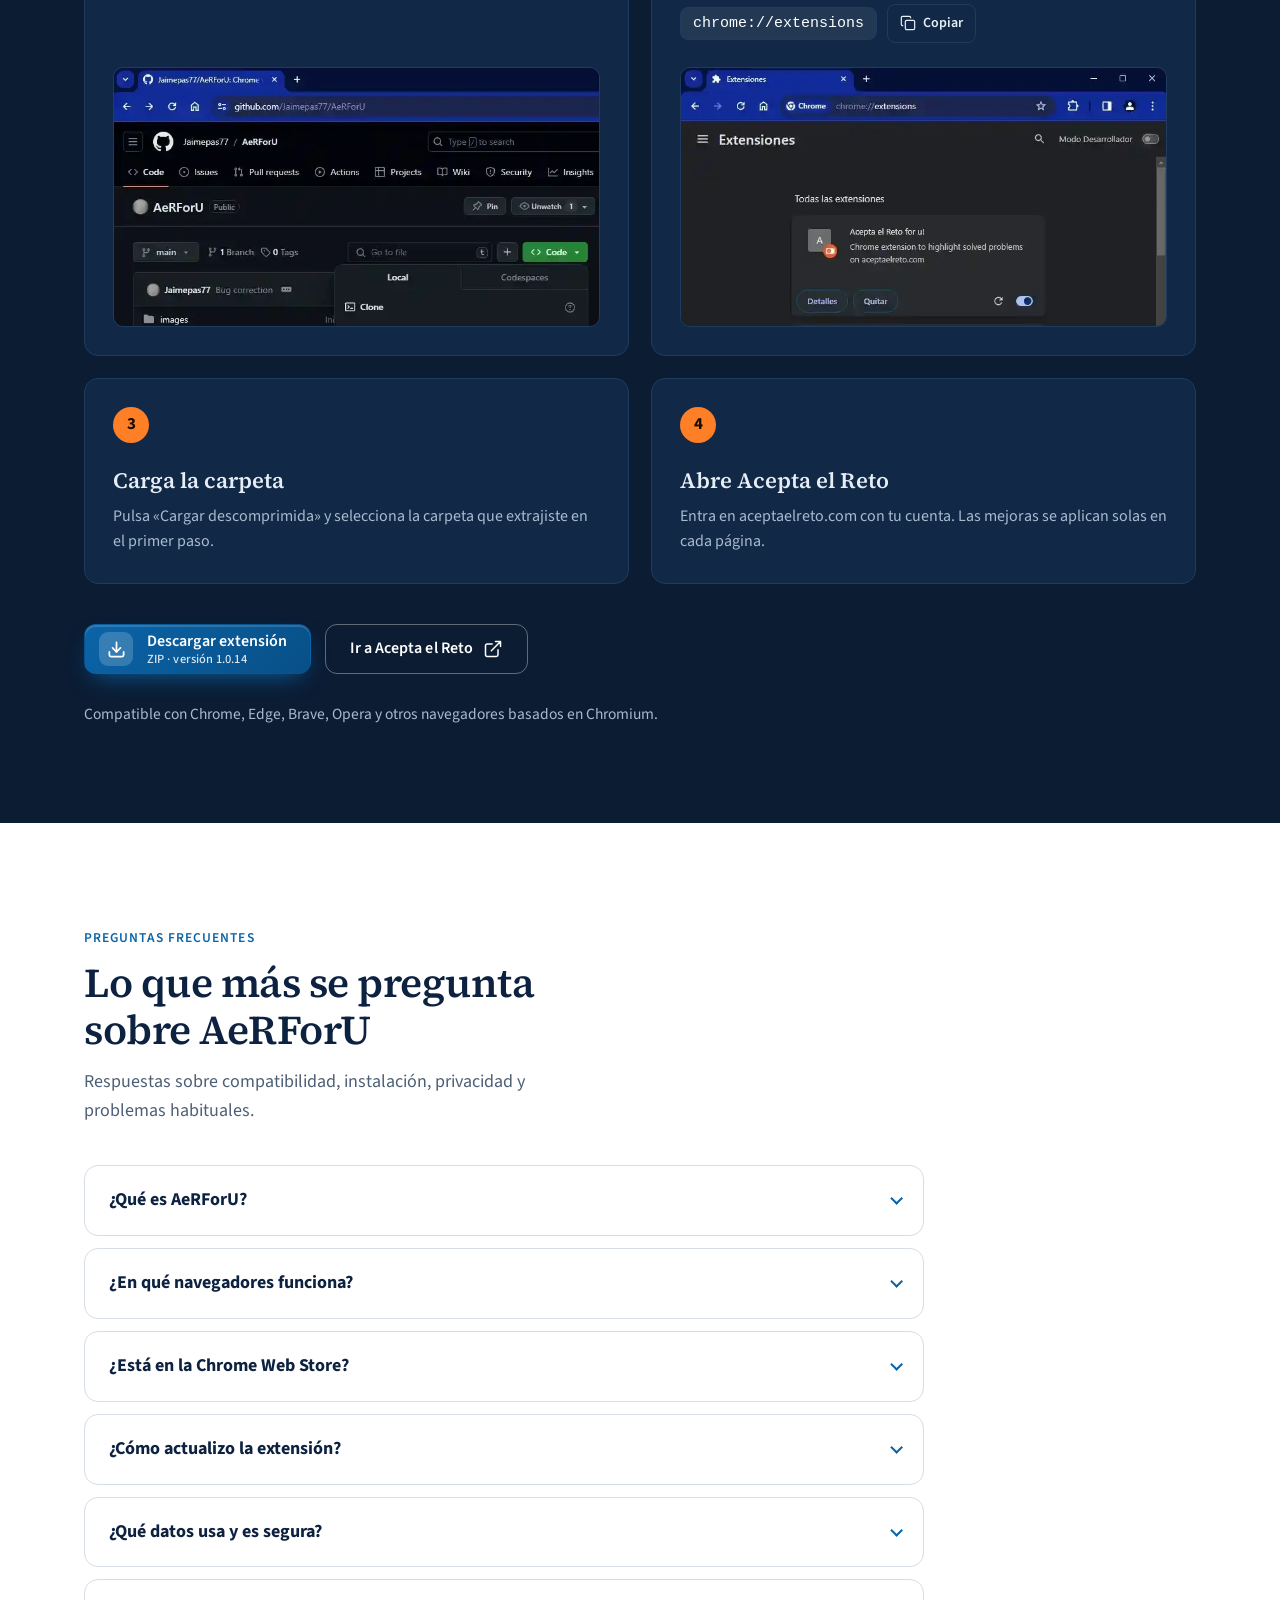
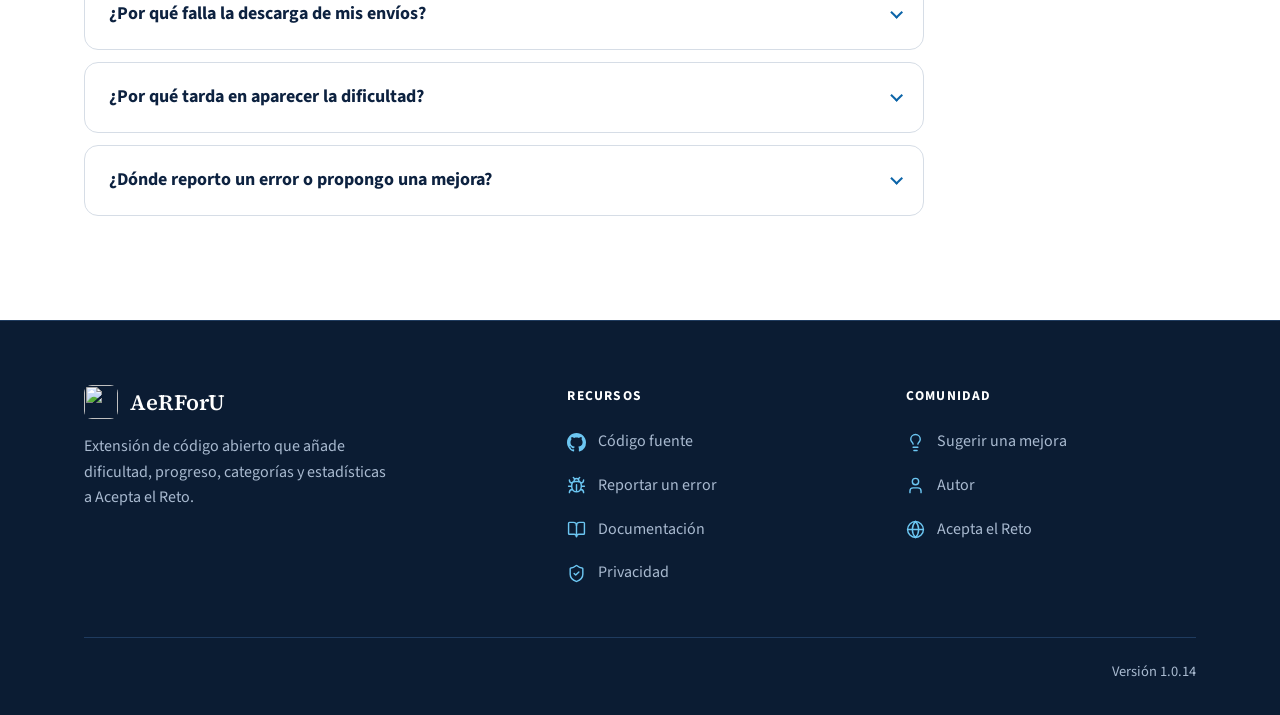
==== commit 2ef1f4c3: "Margen bajo las preguntas frecuentes y eliminar el copyright del pie Co-Authored-By: Claude Sonnet 5" ====
--- a/index.html
+++ b/index.html
@@ -81,7 +81,6 @@
             "description": "Extensión de navegador para Acepta el Reto que muestra la dificultad de los problemas, marca el progreso en los listados y añade categorías, estadísticas y descarga de envíos aceptados.",
             "applicationCategory": "BrowserApplication",
             "operatingSystem": "Windows, macOS, Linux",
-            "browserRequirements": "Requiere un navegador basado en Chromium: Chrome, Edge, Brave u Opera.",
             "url": "https://aerforu-web.netlify.app/",
             "downloadUrl": "https://github.com/Jaimepas77/AeRForU/archive/refs/heads/main.zip",
             "image": "https://aerforu-web.netlify.app/assets/images/logo-512.png",
@@ -563,7 +562,6 @@
                 </nav>
             </div>
             <div class="foot-bottom">
-                <span>&copy; 2026 AeRForU</span>
                 <span>Versión <span data-version>1.0.14</span></span>
             </div>
         </div>
--- a/assets/css/styles.css
+++ b/assets/css/styles.css
@@ -107,7 +107,7 @@
 .shell { width: 100%; max-width: 1160px; margin: 0 auto; padding: 0 24px; }
 .ic { width: 1.25em; height: 1.25em; fill: none; stroke: currentColor; stroke-width: 1.8; stroke-linecap: round; stroke-linejoin: round; flex: none; }
 .ic-fill { fill: currentColor; stroke: none; }
-.sr { position: absolute; width: 1px; height: 1px; overflow: hidden; clip: rect(0 0 0 0); white-space: nowrap; }
+.sr { position: absolute; width: 1px; height: 1px; overflow: hidden; clip-path: inset(50%); white-space: nowrap; }
 
 /* ---------- Cabecera ---------- */
 .stripe { height: 4px; background: linear-gradient(90deg, var(--brand-blue) 0 78%, var(--brand-orange) 78% 100%); }
@@ -335,7 +335,8 @@
 footer a .ic { width: 19px; height: 19px; color: #6cc6f2; transition: color .2s; }
 footer a:hover { color: #fff; transform: translateX(3px); }
 footer a:hover .ic { color: var(--brand-orange); }
-.foot-bottom { border-top: 1px solid var(--dark-line); padding: 22px 0 32px; font-size: 14.5px; display: flex; justify-content: space-between; gap: 12px; flex-wrap: wrap; }
+#preguntas { padding-bottom: 104px; }
+.foot-bottom { border-top: 1px solid var(--dark-line); padding: 22px 0 32px; font-size: 14.5px; display: flex; justify-content: flex-end; gap: 12px; flex-wrap: wrap; }
 
 /* ---------- Visor de imagenes ---------- */
 .zoomable { cursor: zoom-in; }
@@ -439,7 +440,7 @@
 .notfound p { color: var(--muted); max-width: 46ch; font-size: 19px; }
 .notfound .btn { margin-top: 18px; }
 .simple-foot { margin-top: 96px; background: var(--dark-bg); color: var(--dark-muted); font-size: 15px; }
-.simple-foot .shell { display: flex; align-items: center; justify-content: space-between; gap: 12px; flex-wrap: wrap; padding-top: 28px; padding-bottom: 32px; }
+.simple-foot .shell { display: flex; align-items: center; justify-content: flex-end; gap: 12px; flex-wrap: wrap; padding-top: 28px; padding-bottom: 32px; }
 .simple-foot a { color: var(--dark-muted); }
 .simple-foot a:hover { color: #fff; }
 @media (max-width: 640px) { .cards.two { grid-template-columns: minmax(0, 1fr); } .qa { padding: 0 18px; } }
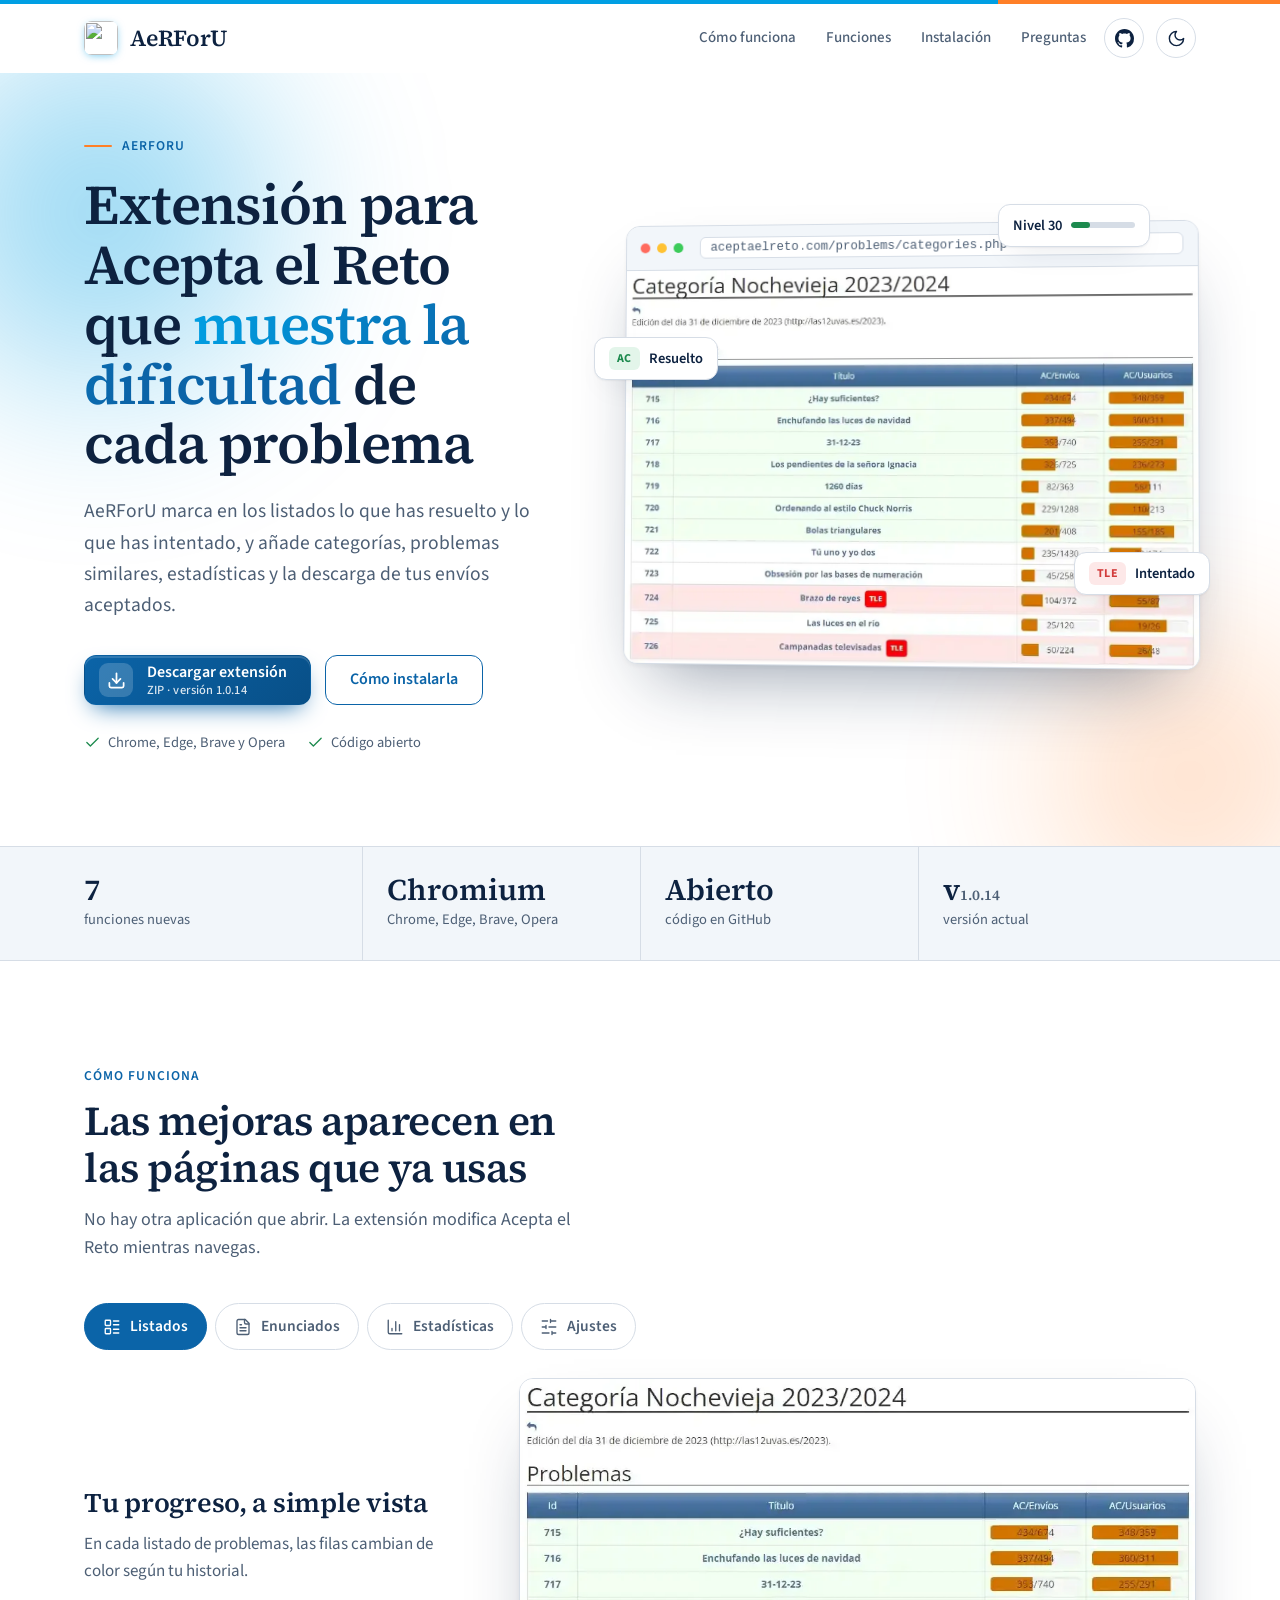
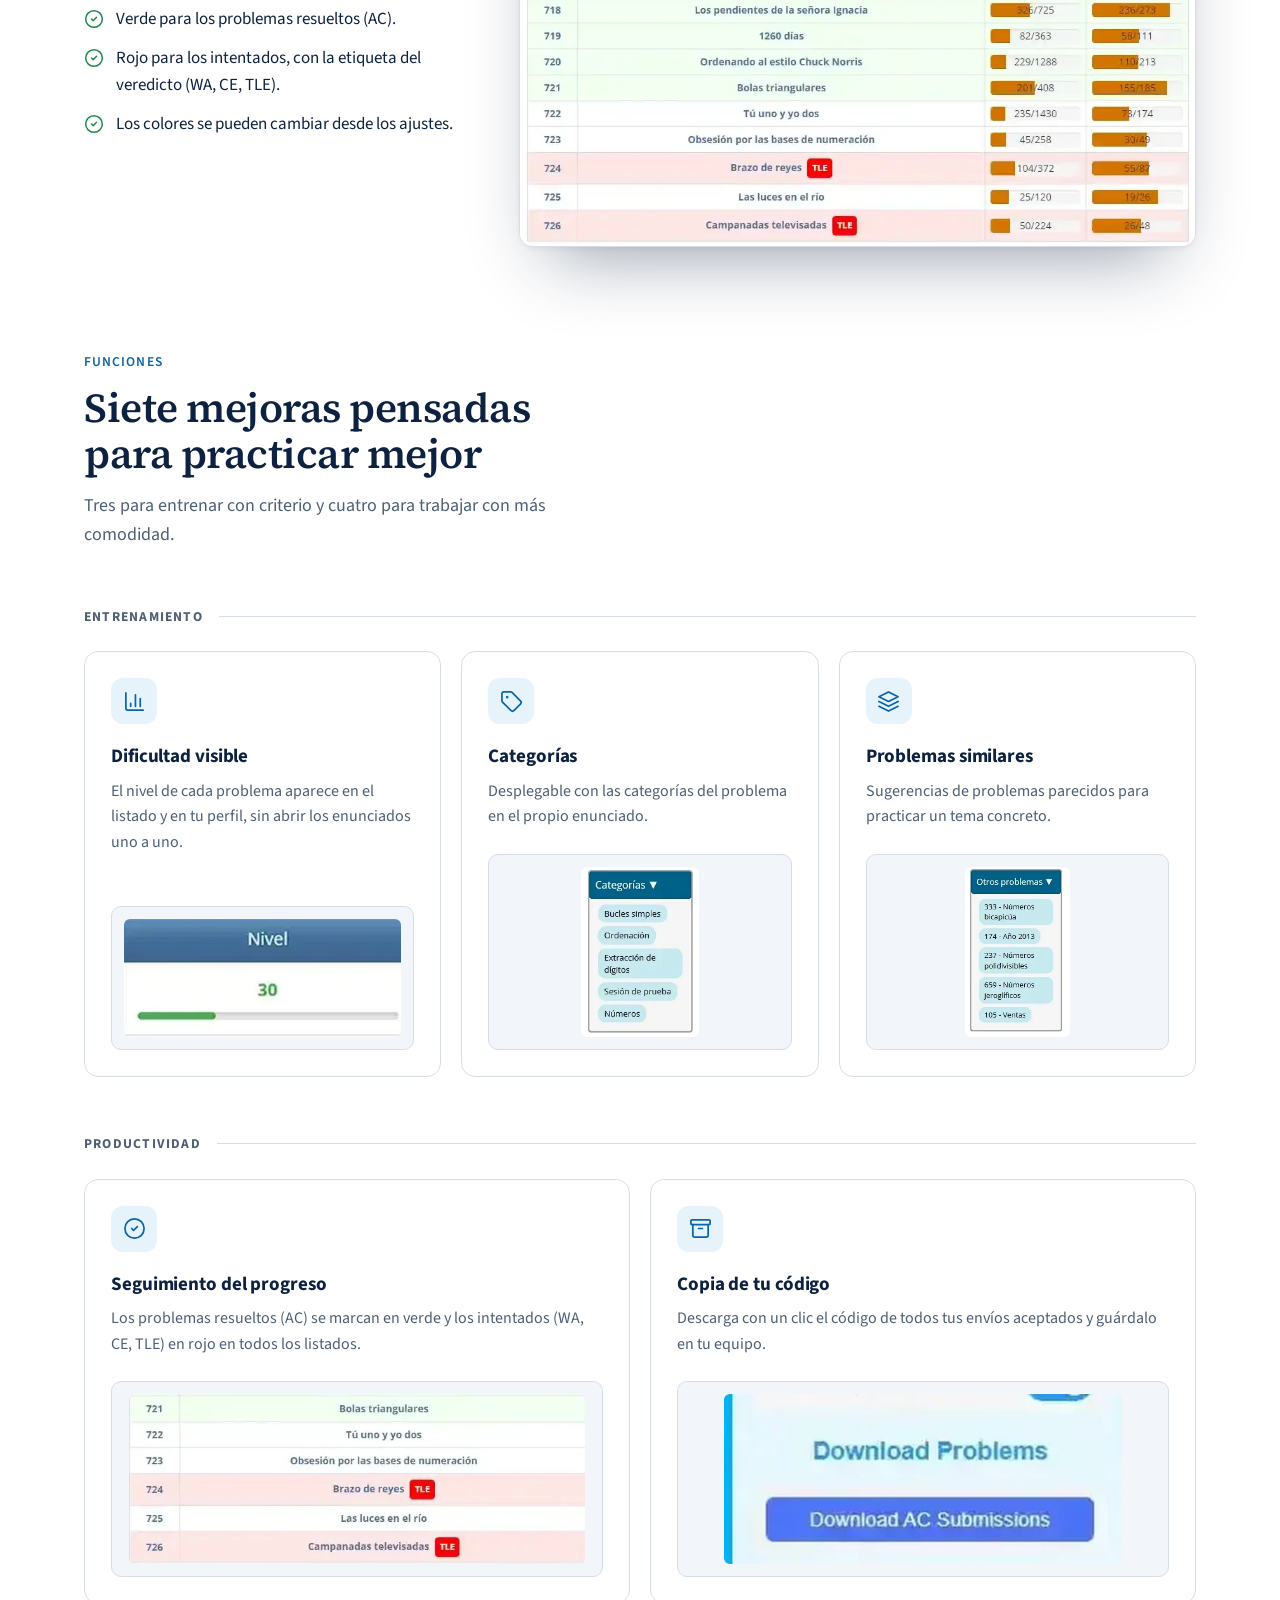
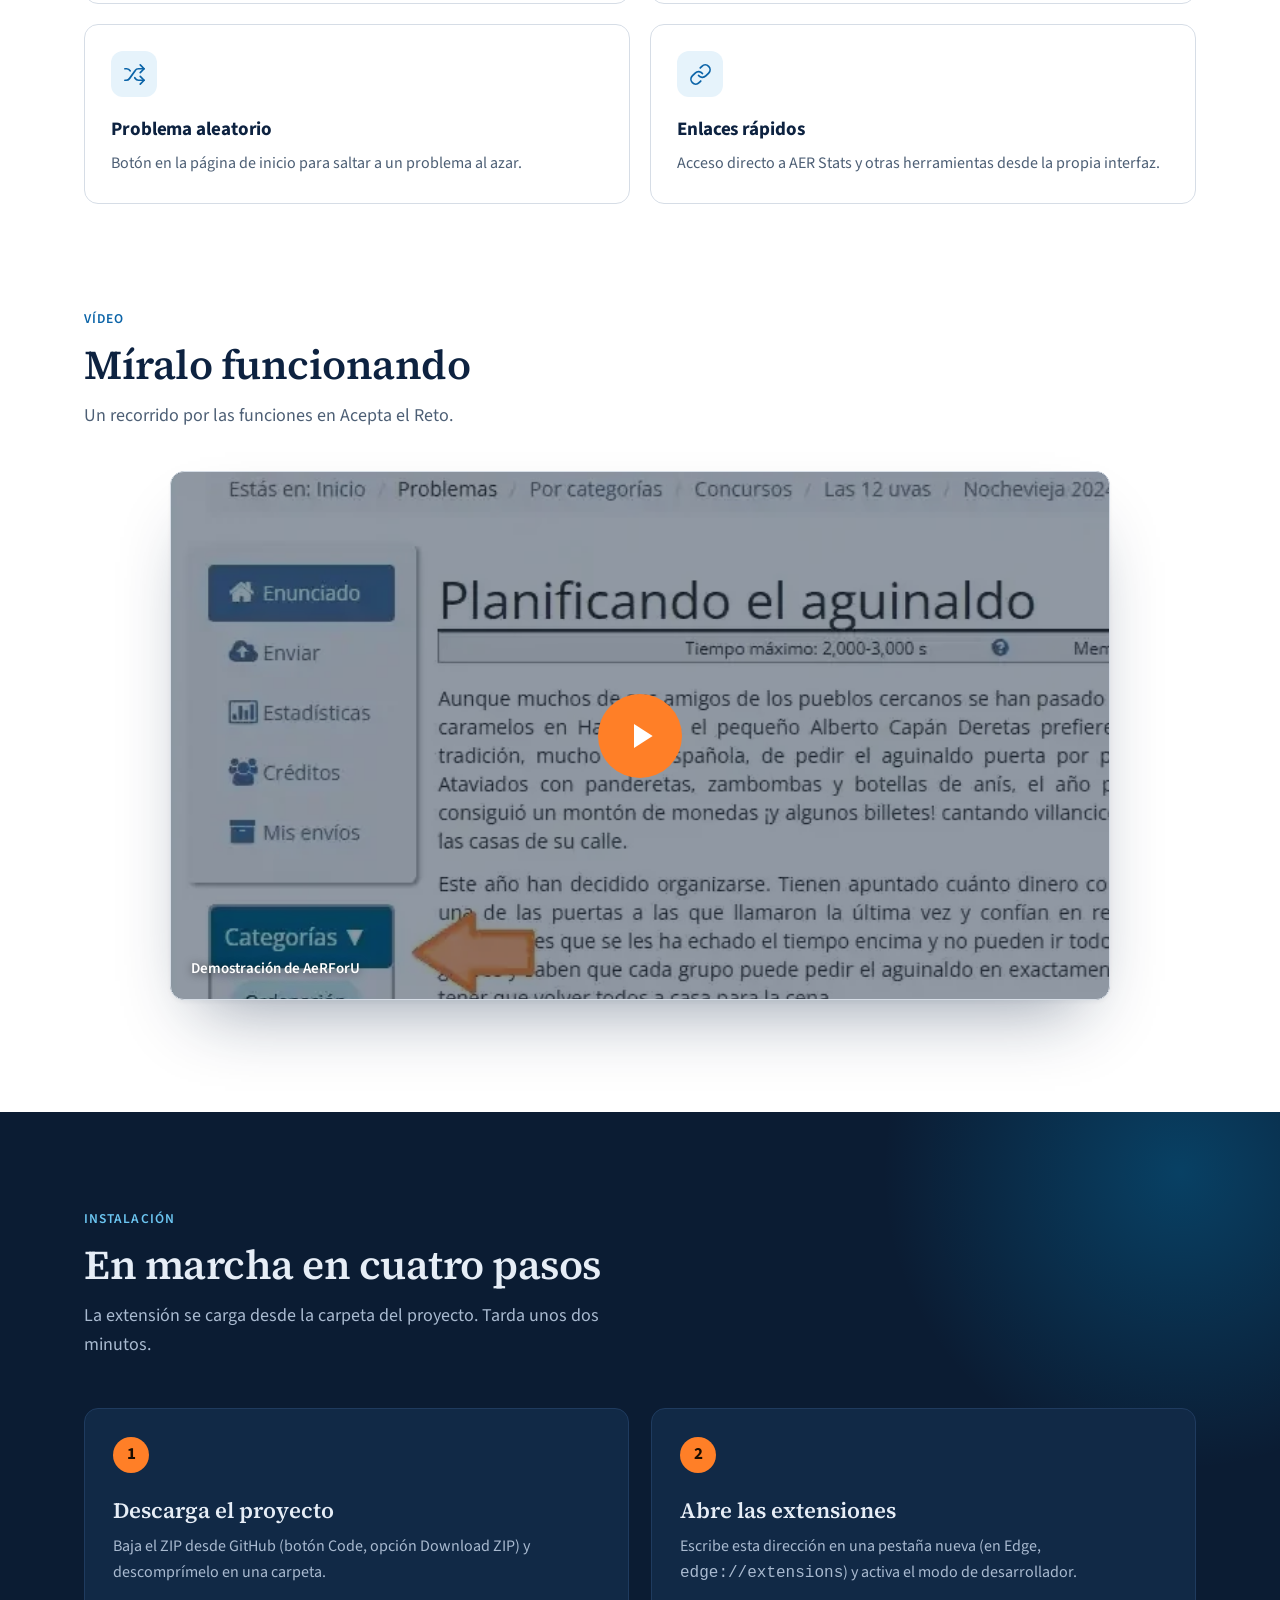
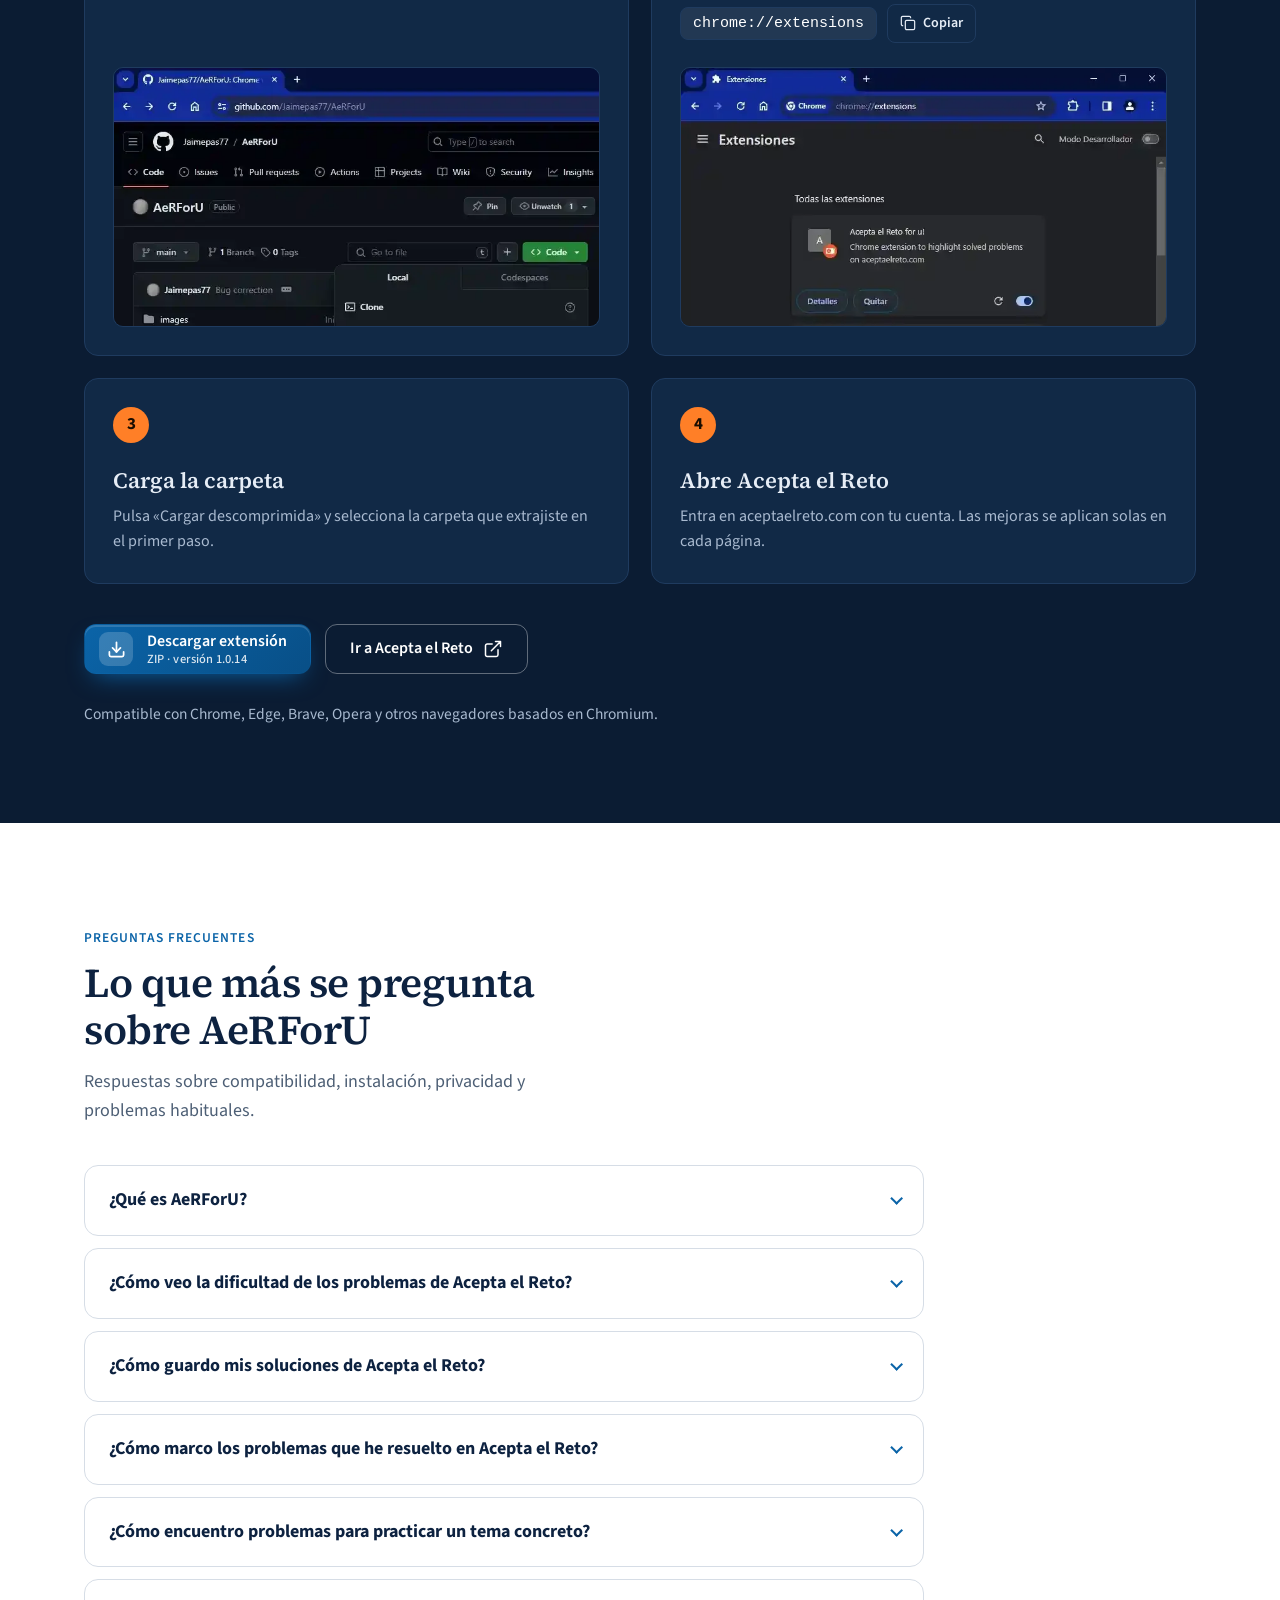
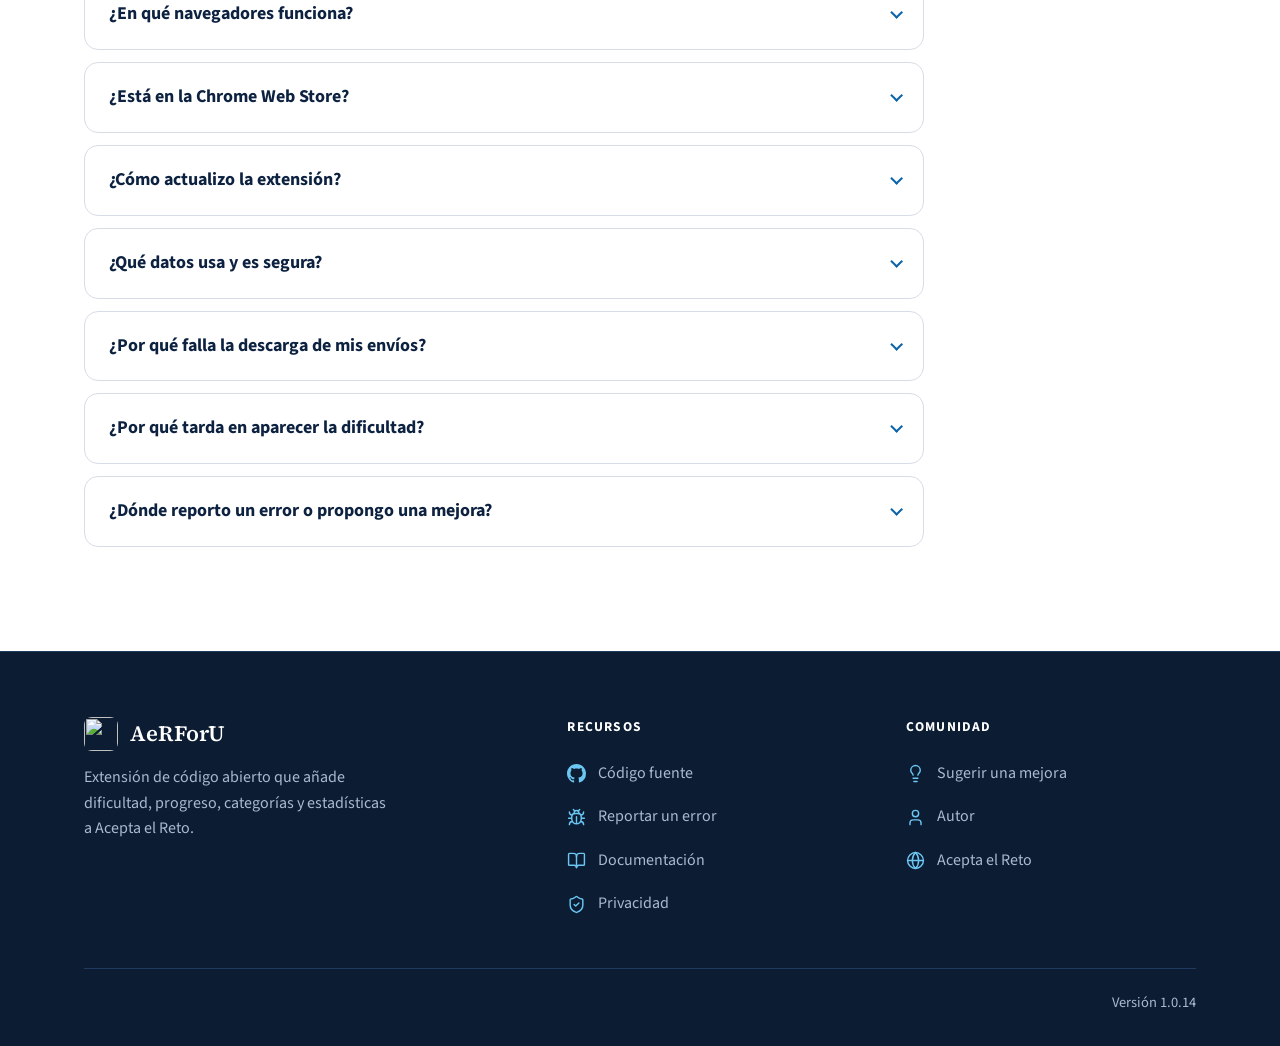
==== commit 320fe4c2: "SEO: cuatro preguntas frecuentes basadas en busquedas reales, llms.txt y clave IndexNow Co-Authored-" ====
--- a/index.html
+++ b/index.html
@@ -147,6 +147,38 @@
                 },
                 {
                     "@type": "Question",
+                    "name": "¿Cómo veo la dificultad de los problemas de Acepta el Reto?",
+                    "acceptedAnswer": {
+                        "@type": "Answer",
+                        "text": "Instala AeRForU y entra en aceptaelreto.com. El nivel de cada problema aparece en los listados y en tu perfil, sin abrir los enunciados uno a uno."
+                    }
+                },
+                {
+                    "@type": "Question",
+                    "name": "¿Cómo guardo mis soluciones de Acepta el Reto?",
+                    "acceptedAnswer": {
+                        "@type": "Answer",
+                        "text": "AeRForU incluye una descarga con un clic del código de todos tus envíos aceptados (AC) para guardarlo en tu equipo. Necesitas haber iniciado sesión en Acepta el Reto con la opción «Recordarme» marcada."
+                    }
+                },
+                {
+                    "@type": "Question",
+                    "name": "¿Cómo marco los problemas que he resuelto en Acepta el Reto?",
+                    "acceptedAnswer": {
+                        "@type": "Answer",
+                        "text": "La extensión los marca sola: los problemas resueltos (AC) se ven en verde y los intentados (WA, CE, TLE) en rojo en todos los listados."
+                    }
+                },
+                {
+                    "@type": "Question",
+                    "name": "¿Cómo encuentro problemas para practicar un tema concreto?",
+                    "acceptedAnswer": {
+                        "@type": "Answer",
+                        "text": "Cada enunciado muestra un desplegable con las categorías del problema y otro con problemas similares, para practicar un tema concreto."
+                    }
+                },
+                {
+                    "@type": "Question",
                     "name": "¿En qué navegadores funciona?",
                     "acceptedAnswer": {
                         "@type": "Answer",
@@ -504,6 +536,22 @@
                         <p>AeRForU es una extensión de navegador para Acepta el Reto. Añade a la web la dificultad de cada problema, el marcado de problemas resueltos e intentados, categorías, problemas similares, estadísticas, un botón de problema aleatorio y la descarga de tus envíos aceptados.</p>
                     </details>
                     <details class="qa reveal d1">
+                        <summary>¿Cómo veo la dificultad de los problemas de Acepta el Reto?</summary>
+                        <p>Instala AeRForU y entra en aceptaelreto.com. El nivel de cada problema aparece en los listados y en tu perfil, sin abrir los enunciados uno a uno.</p>
+                    </details>
+                    <details class="qa reveal d1">
+                        <summary>¿Cómo guardo mis soluciones de Acepta el Reto?</summary>
+                        <p>AeRForU incluye una descarga con un clic del código de todos tus envíos aceptados (AC) para guardarlo en tu equipo. Necesitas haber iniciado sesión en Acepta el Reto con la opción «Recordarme» marcada.</p>
+                    </details>
+                    <details class="qa reveal d1">
+                        <summary>¿Cómo marco los problemas que he resuelto en Acepta el Reto?</summary>
+                        <p>La extensión los marca sola: los problemas resueltos (AC) se ven en verde y los intentados (WA, CE, TLE) en rojo en todos los listados.</p>
+                    </details>
+                    <details class="qa reveal d1">
+                        <summary>¿Cómo encuentro problemas para practicar un tema concreto?</summary>
+                        <p>Cada enunciado muestra un desplegable con las categorías del problema y otro con problemas similares, para practicar un tema concreto.</p>
+                    </details>
+                    <details class="qa reveal d1">
                         <summary>¿En qué navegadores funciona?</summary>
                         <p>En los navegadores basados en Chromium, como Google Chrome, Microsoft Edge, Brave y Opera.</p>
                     </details>
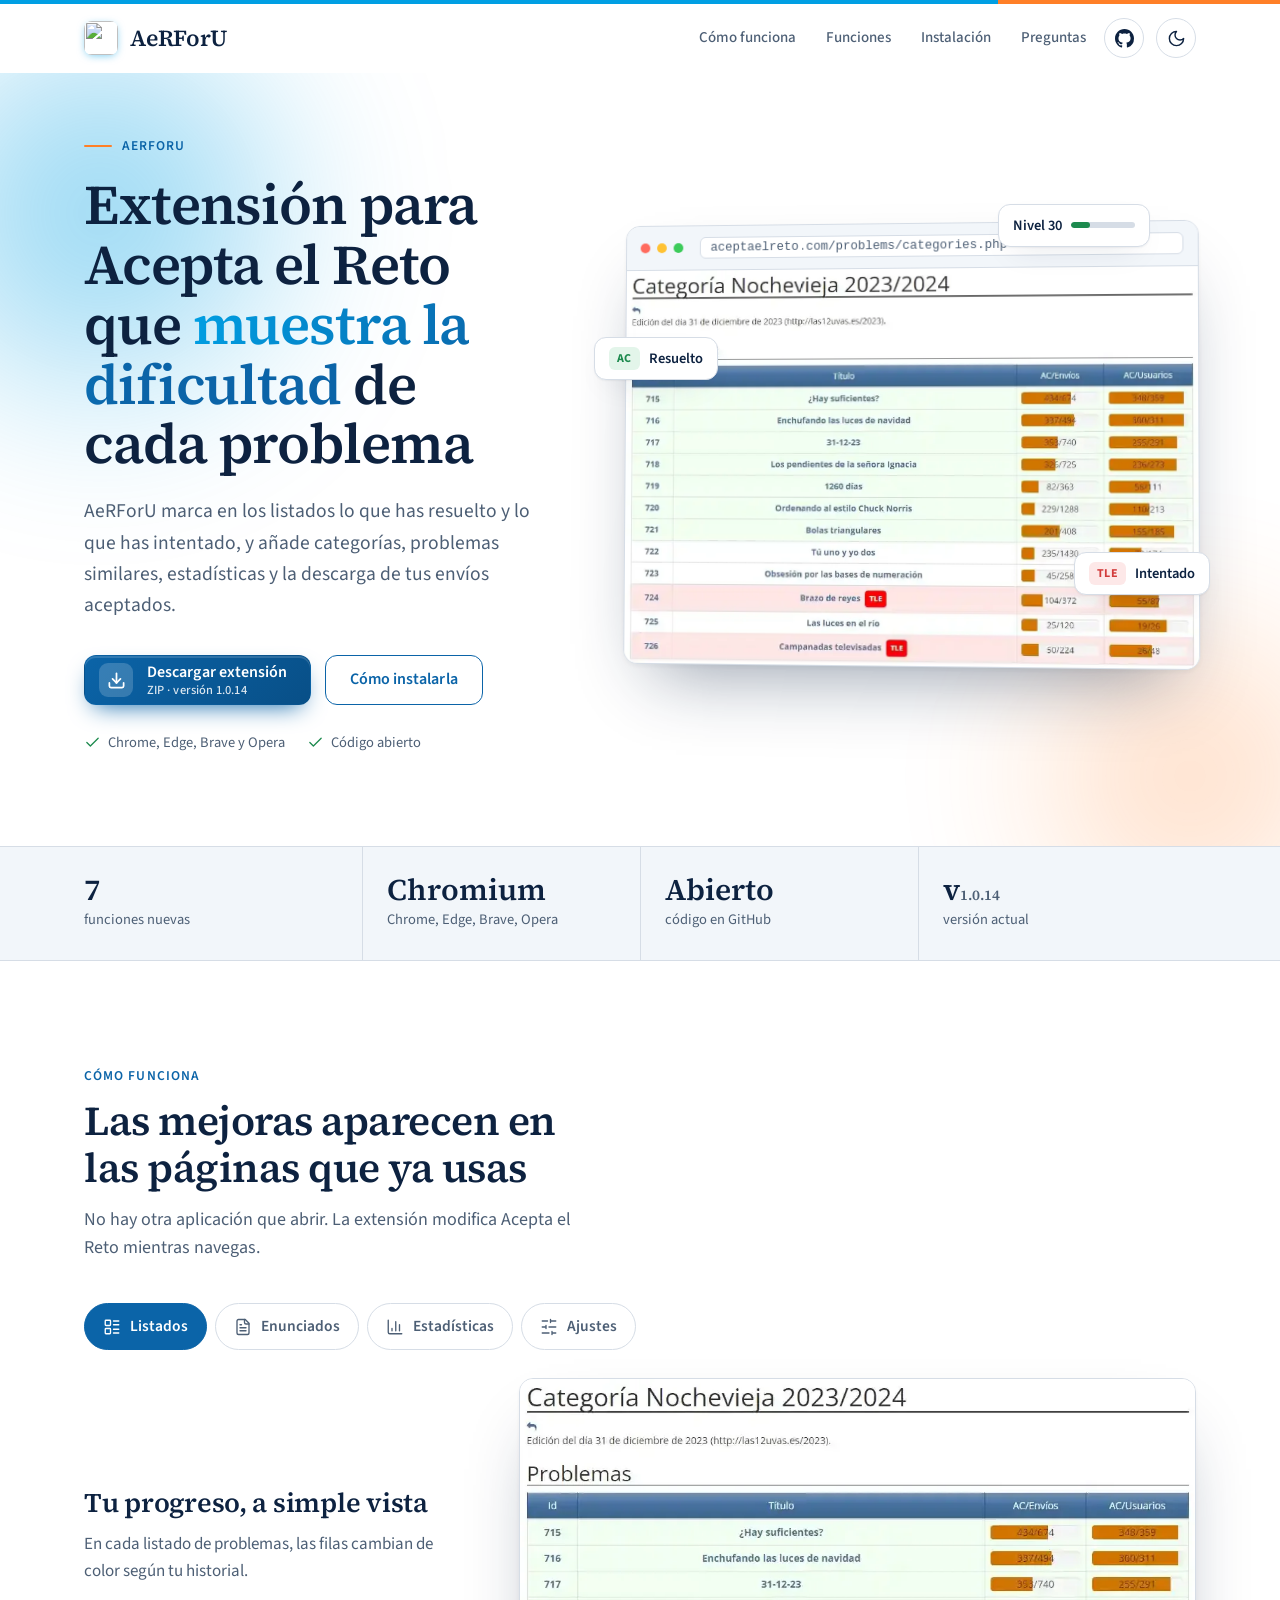
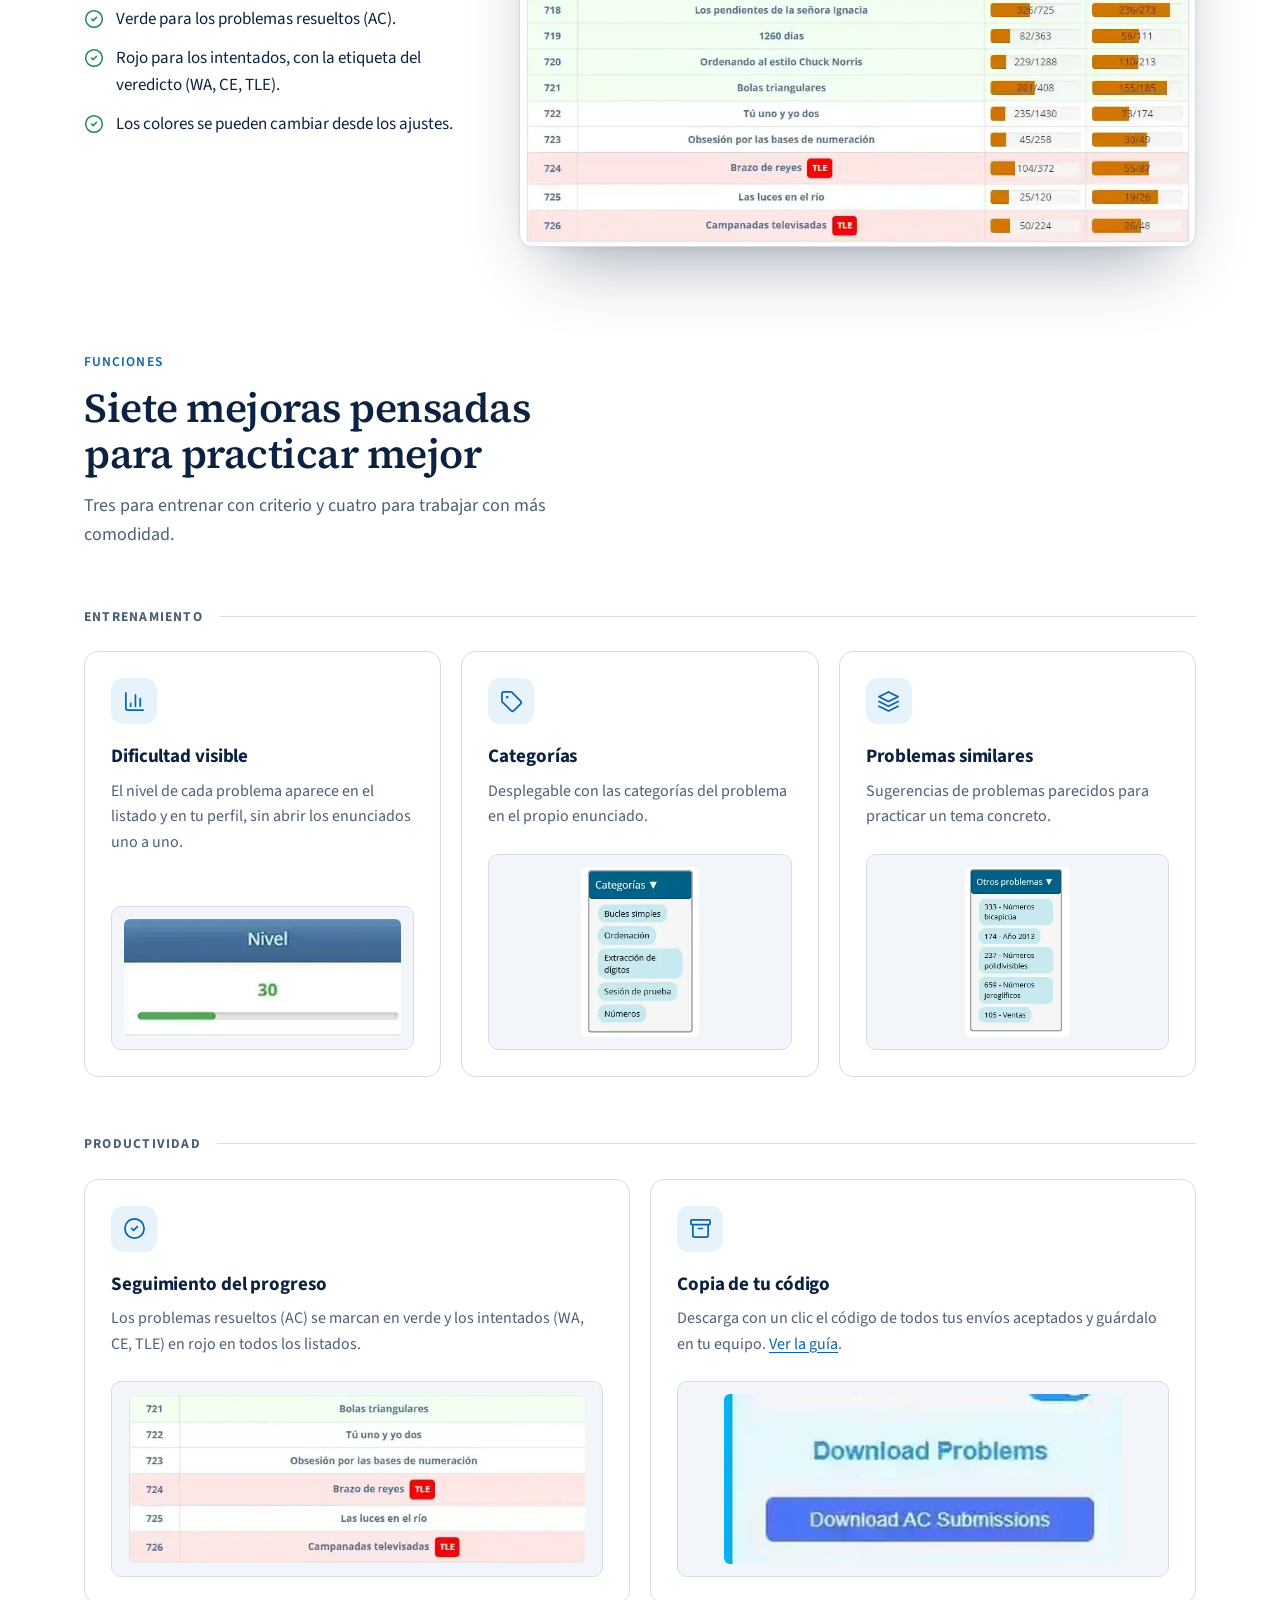
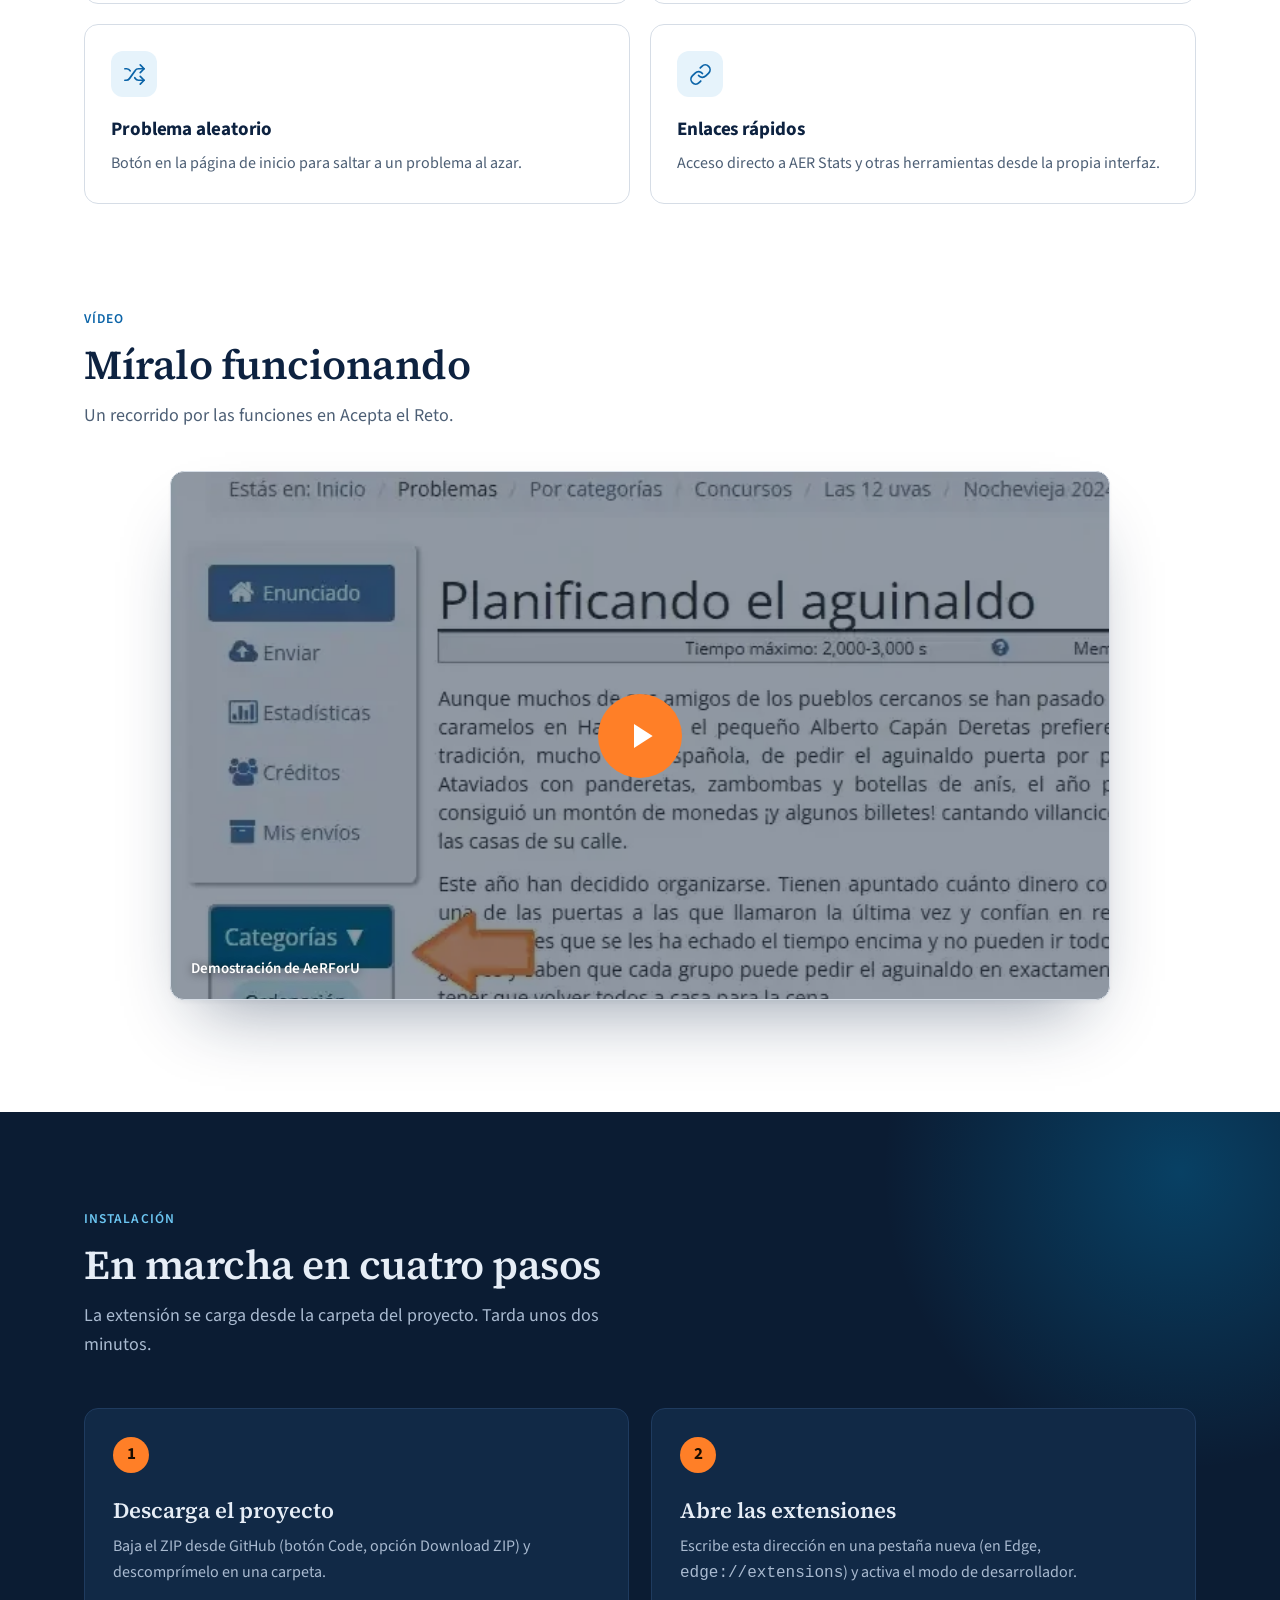
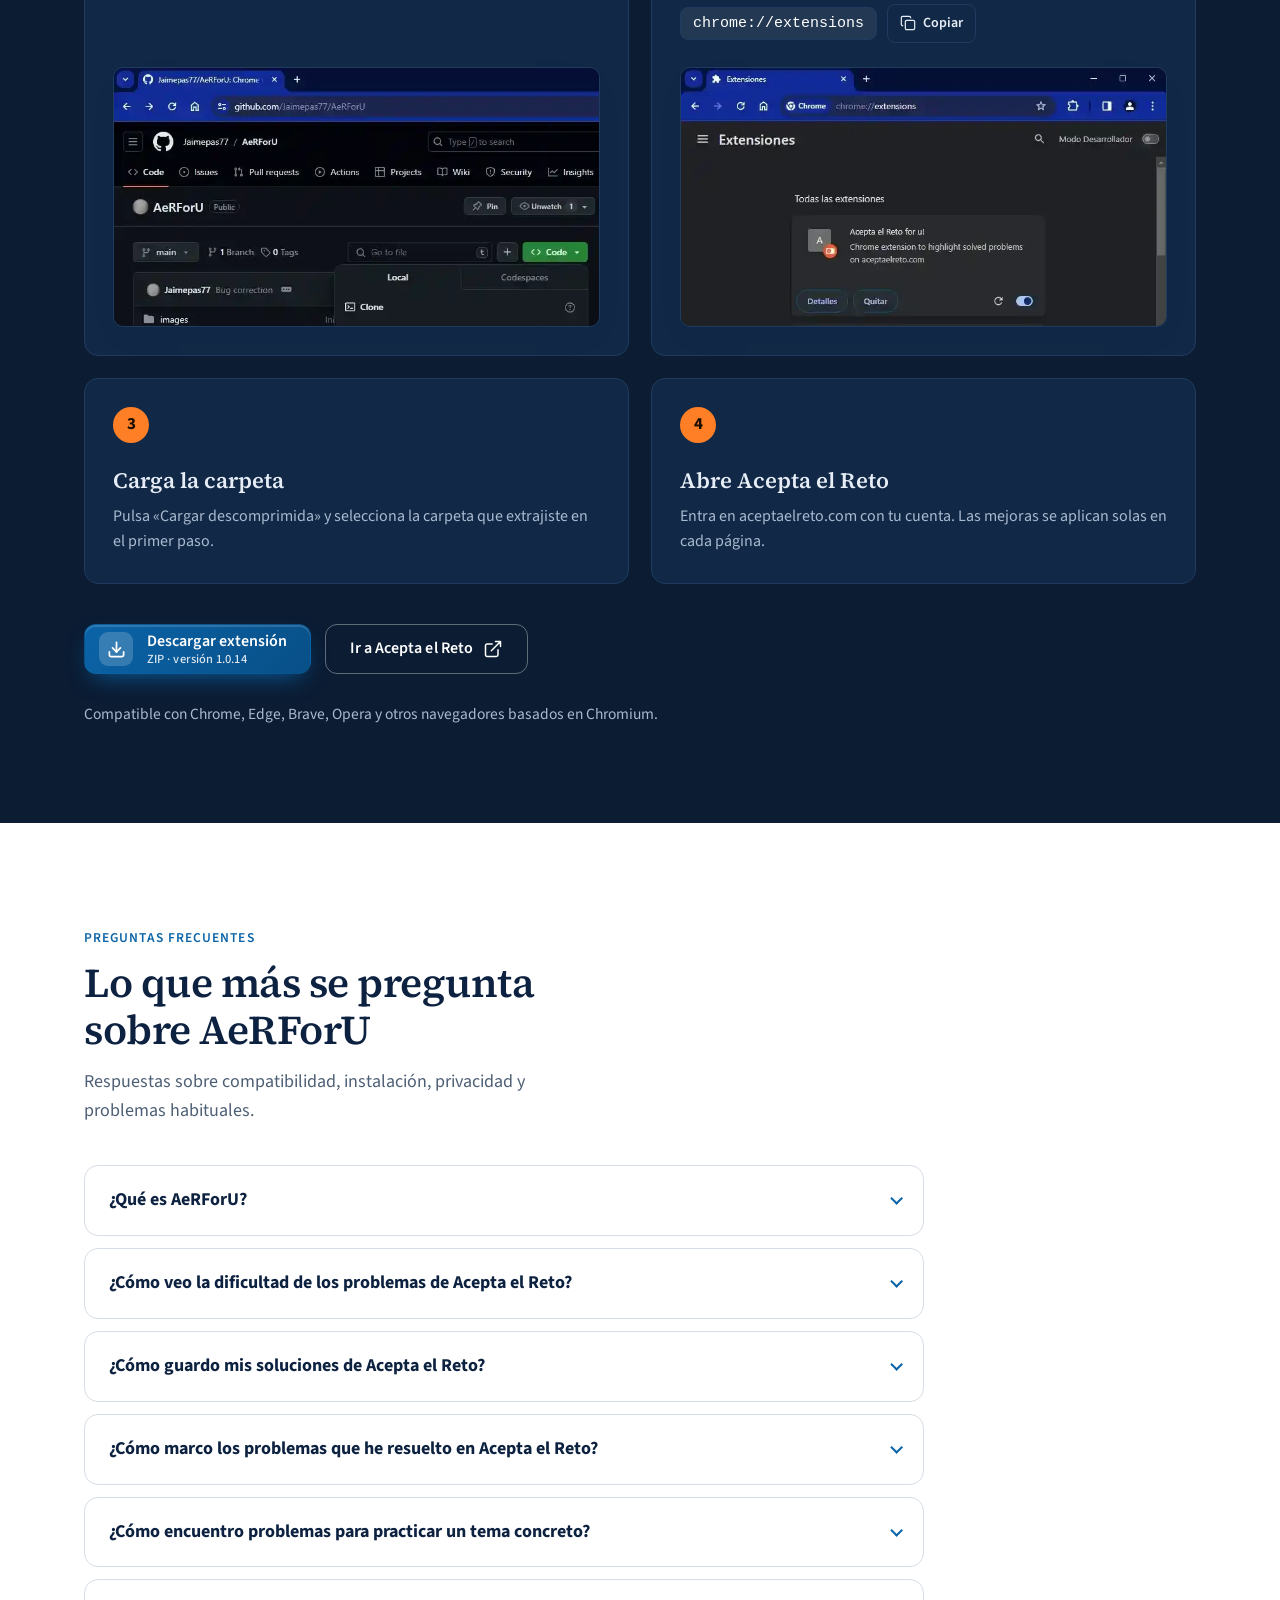
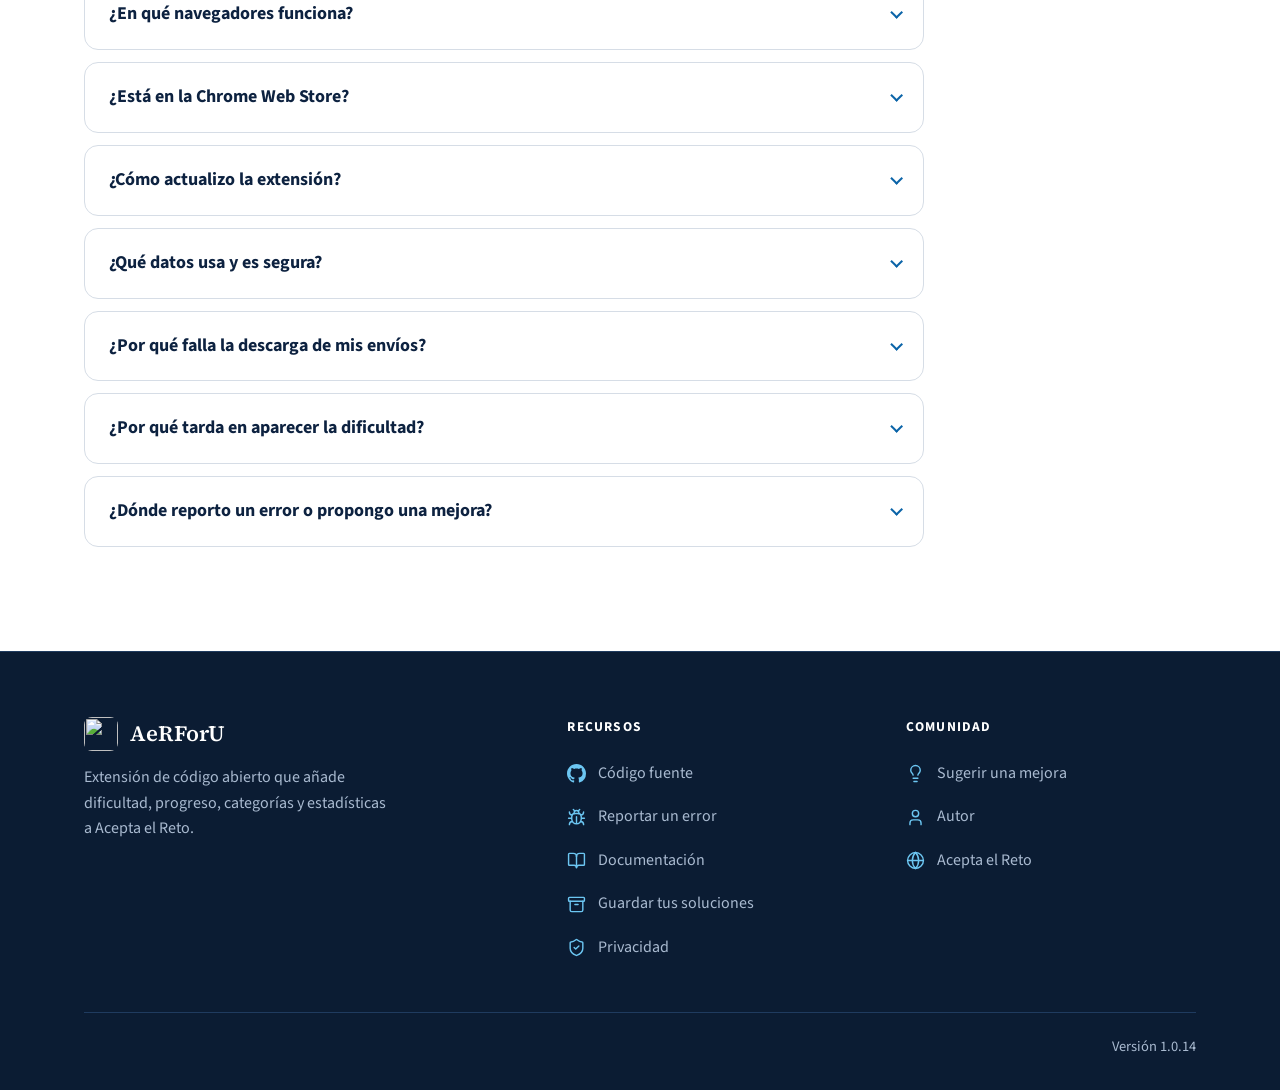
==== commit 521e2fed: "Guia: como guardar tus soluciones de Acepta el Reto - Nueva pagina /guia/guardar-soluciones-acepta-e" ====
--- a/index.html
+++ b/index.html
@@ -158,7 +158,7 @@
                     "name": "¿Cómo guardo mis soluciones de Acepta el Reto?",
                     "acceptedAnswer": {
                         "@type": "Answer",
-                        "text": "AeRForU incluye una descarga con un clic del código de todos tus envíos aceptados (AC) para guardarlo en tu equipo. Necesitas haber iniciado sesión en Acepta el Reto con la opción «Recordarme» marcada."
+                        "text": "AeRForU incluye una descarga con un clic del código de todos tus envíos aceptados (AC) para guardarlo en tu equipo. Necesitas haber iniciado sesión en Acepta el Reto con la opción «Recordarme» marcada. Lee la guía completa."
                     }
                 },
                 {
@@ -444,7 +444,7 @@
                     <article class="card reveal d1">
                         <span class="tile"><svg class="ic" aria-hidden="true"><use href="#i-archive"/></svg></span>
                         <h4>Copia de tu código</h4>
-                        <p>Descarga con un clic el código de todos tus envíos aceptados y guárdalo en tu equipo.</p>
+                        <p>Descarga con un clic el código de todos tus envíos aceptados y guárdalo en tu equipo. <a href="./guia/guardar-soluciones-acepta-el-reto/">Ver la guía</a>.</p>
                         <div class="media"><div><img src="./assets/images/showcase/descarga.webp" alt="Botón Download AC Submissions del panel de la extensión" width="400" height="171" loading="lazy"></div></div>
                     </article>
                     <article class="card reveal d2">
@@ -541,7 +541,7 @@
                     </details>
                     <details class="qa reveal d1">
                         <summary>¿Cómo guardo mis soluciones de Acepta el Reto?</summary>
-                        <p>AeRForU incluye una descarga con un clic del código de todos tus envíos aceptados (AC) para guardarlo en tu equipo. Necesitas haber iniciado sesión en Acepta el Reto con la opción «Recordarme» marcada.</p>
+                        <p>AeRForU incluye una descarga con un clic del código de todos tus envíos aceptados (AC) para guardarlo en tu equipo. Necesitas haber iniciado sesión en Acepta el Reto con la opción «Recordarme» marcada. <a href="./guia/guardar-soluciones-acepta-el-reto/">Lee la guía completa</a>.</p>
                     </details>
                     <details class="qa reveal d1">
                         <summary>¿Cómo marco los problemas que he resuelto en Acepta el Reto?</summary>
@@ -597,6 +597,7 @@
                         <li><a href="https://github.com/Jaimepas77/AeRForU" target="_blank" rel="noopener"><svg class="ic ic-fill" aria-hidden="true"><use href="#i-github"/></svg>Código fuente</a></li>
                         <li><a href="https://github.com/Jaimepas77/AeRForU/issues" target="_blank" rel="noopener"><svg class="ic" aria-hidden="true"><use href="#i-bug"/></svg>Reportar un error</a></li>
                         <li><a href="https://github.com/Jaimepas77/AeRForU/blob/main/README.md" target="_blank" rel="noopener"><svg class="ic" aria-hidden="true"><use href="#i-book"/></svg>Documentación</a></li>
+                        <li><a href="./guia/guardar-soluciones-acepta-el-reto/"><svg class="ic" aria-hidden="true"><use href="#i-archive"/></svg>Guardar tus soluciones</a></li>
                         <li><a href="./privacidad/"><svg class="ic" aria-hidden="true"><use href="#i-shield"/></svg>Privacidad</a></li>
                     </ul>
                 </nav>
--- a/assets/css/styles.css
+++ b/assets/css/styles.css
@@ -431,8 +431,19 @@
 .prose { max-width: 760px; }
 .prose h1 { margin-top: 0; font-size: clamp(32px, 4vw, 46px); }
 .prose h2 { font-size: 26px; margin-top: 44px; }
-.prose p, .prose ul { margin-top: 14px; color: var(--muted); }
+.prose p, .prose ul, .prose ol { margin-top: 14px; color: var(--muted); }
 .prose ul { list-style: disc; padding-left: 22px; display: grid; gap: 8px; }
+.prose code { font-family: var(--font-mono); font-size: .88em; background: var(--tint); color: var(--ink); padding: 2px 7px; border-radius: 6px; overflow-wrap: anywhere; }
+.crumbs { display: flex; flex-wrap: wrap; align-items: center; gap: 8px; font-size: 15px; color: var(--muted); margin-bottom: 22px; }
+.crumbs a { color: var(--muted); }
+.crumbs a:hover { color: var(--accent); }
+.steps-list { counter-reset: paso; display: grid; gap: 14px; }
+.steps-list li { counter-increment: paso; position: relative; padding: 16px 18px 16px 62px; background: var(--card); border: 1px solid var(--line); border-radius: var(--radius); }
+.steps-list li::before { content: counter(paso); position: absolute; left: 16px; top: 14px; width: 32px; height: 32px; border-radius: 50%; background: var(--accent); color: var(--accent-ink); font-weight: 700; display: grid; place-items: center; }
+.shot { margin-top: 22px; display: grid; gap: 10px; justify-items: start; }
+.shot img { border: 1px solid var(--line); border-radius: var(--radius); box-shadow: var(--shadow); }
+.shot figcaption { font-size: 15px; color: var(--muted); }
+.cta-row { margin-top: 28px; }
 .prose strong { color: var(--ink); }
 .prose .updated { font-size: 15px; margin-top: 8px; }
 .notfound { min-height: 56vh; display: grid; align-content: center; justify-items: start; gap: 8px; }
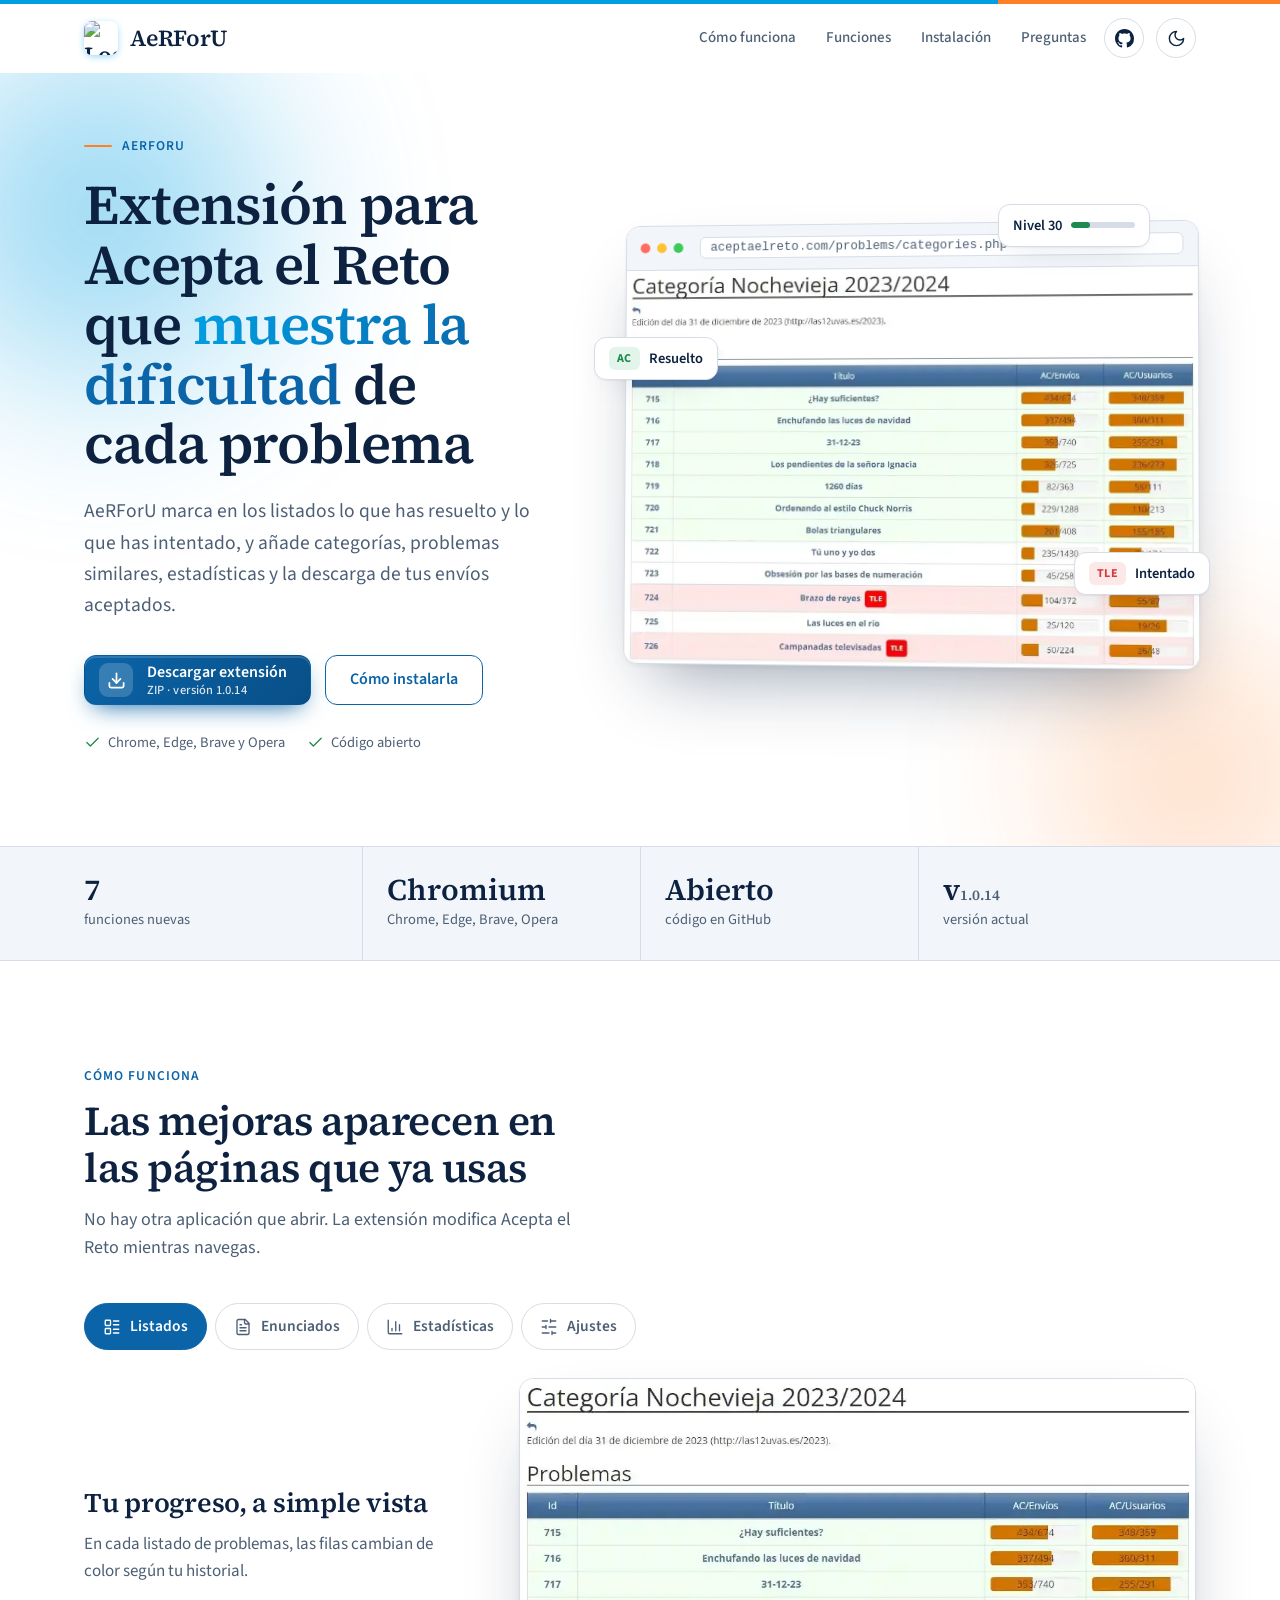
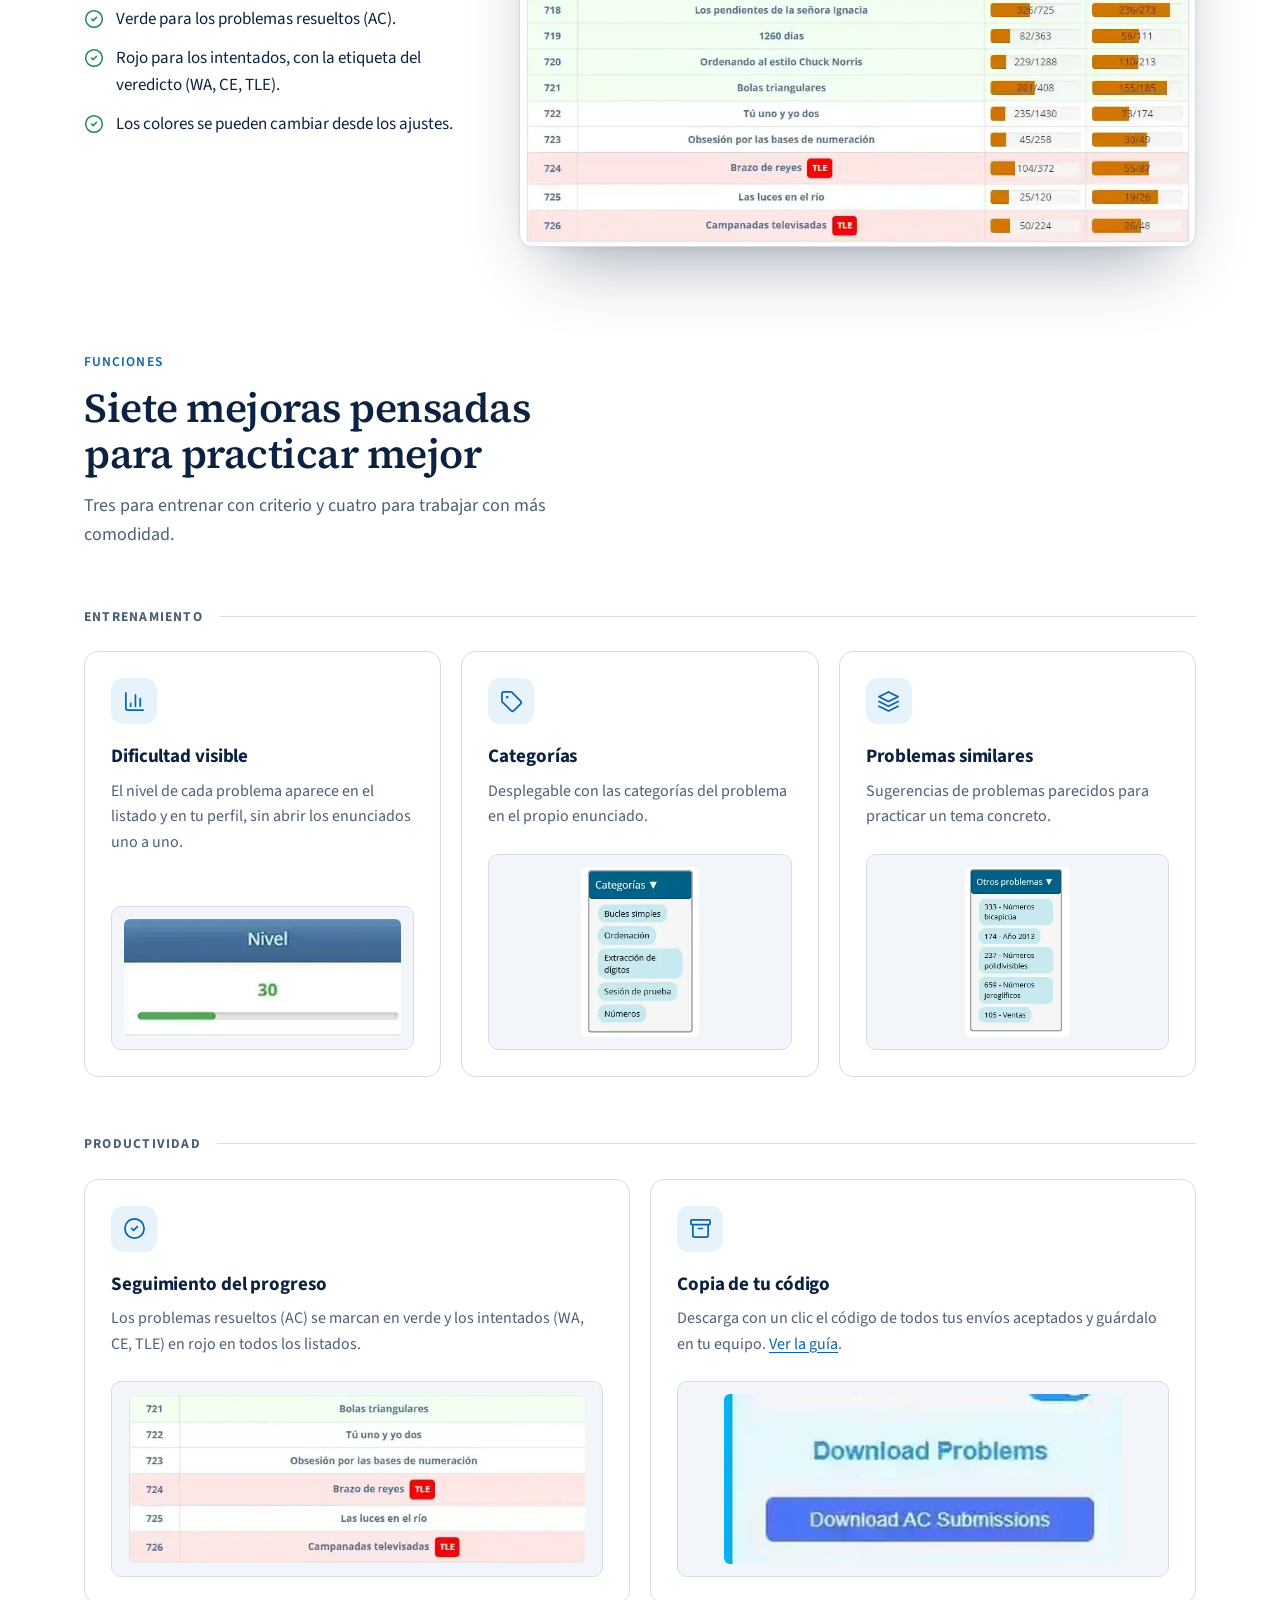
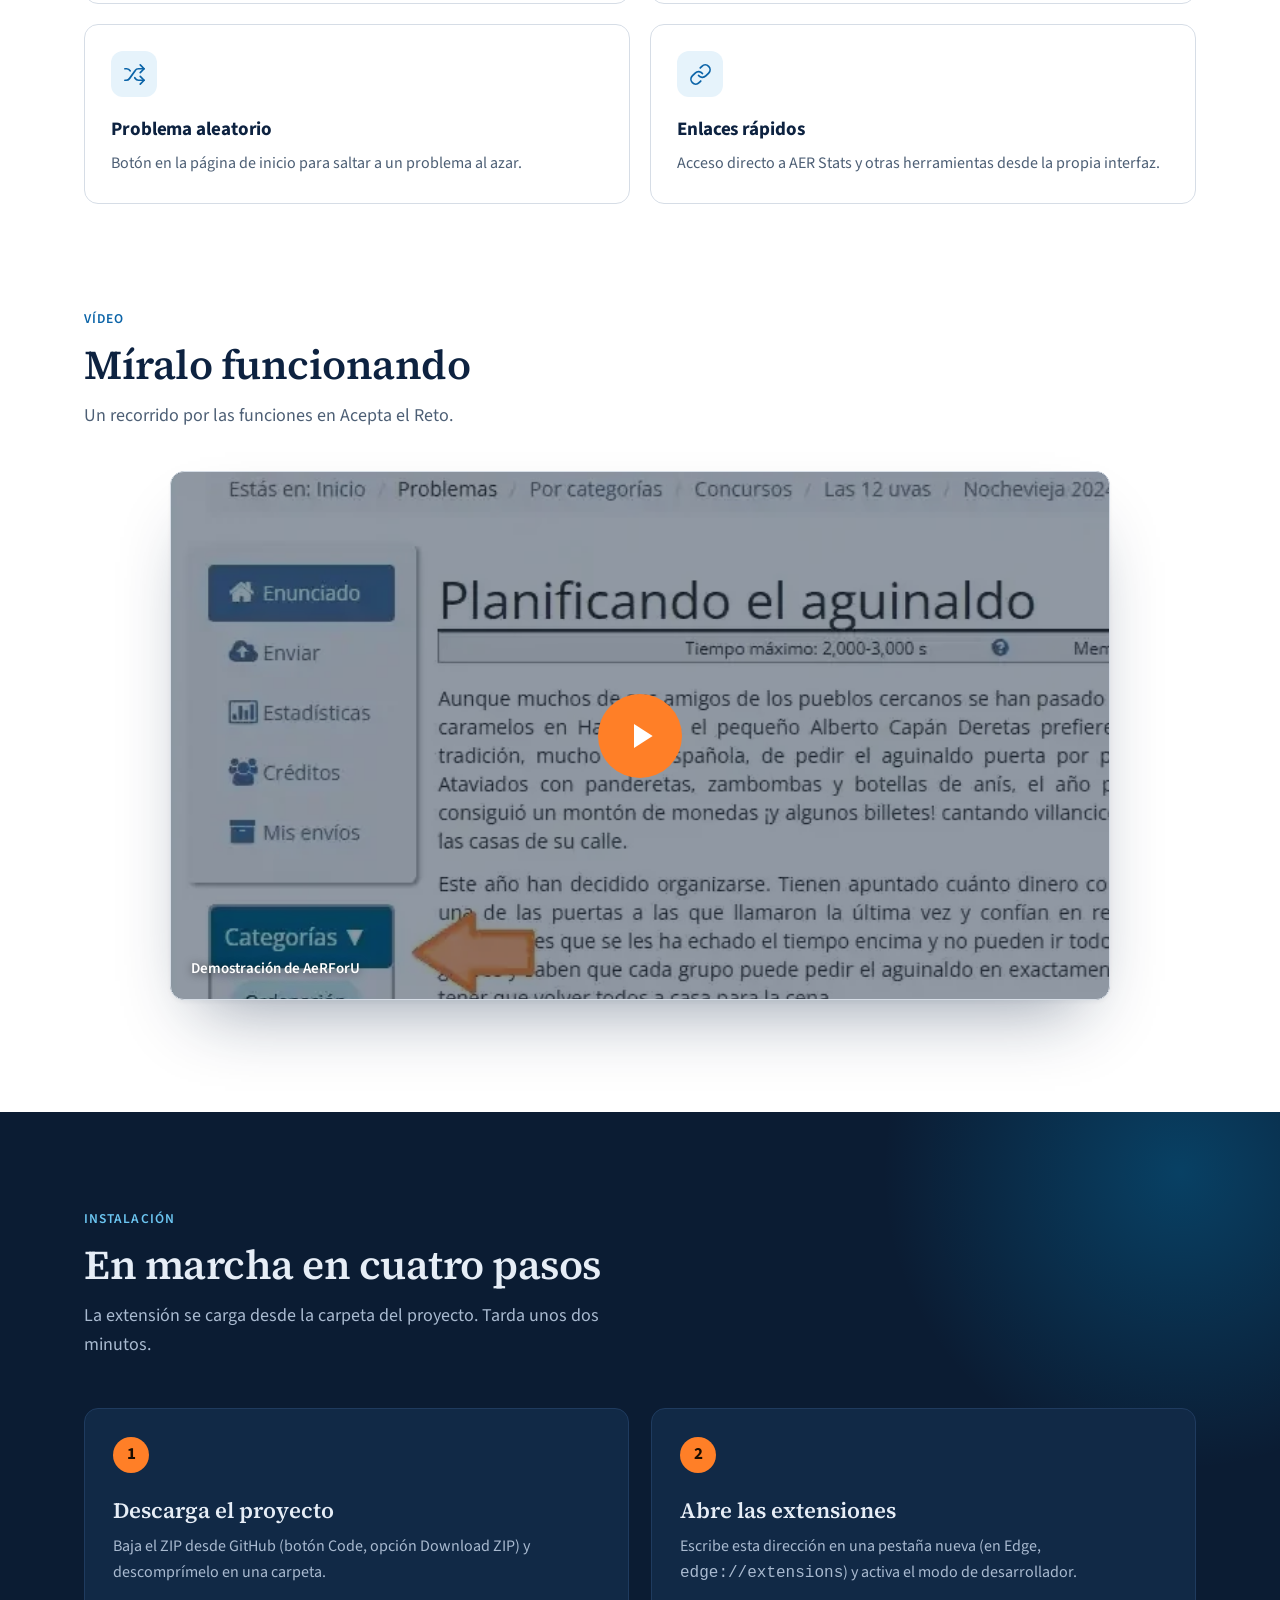
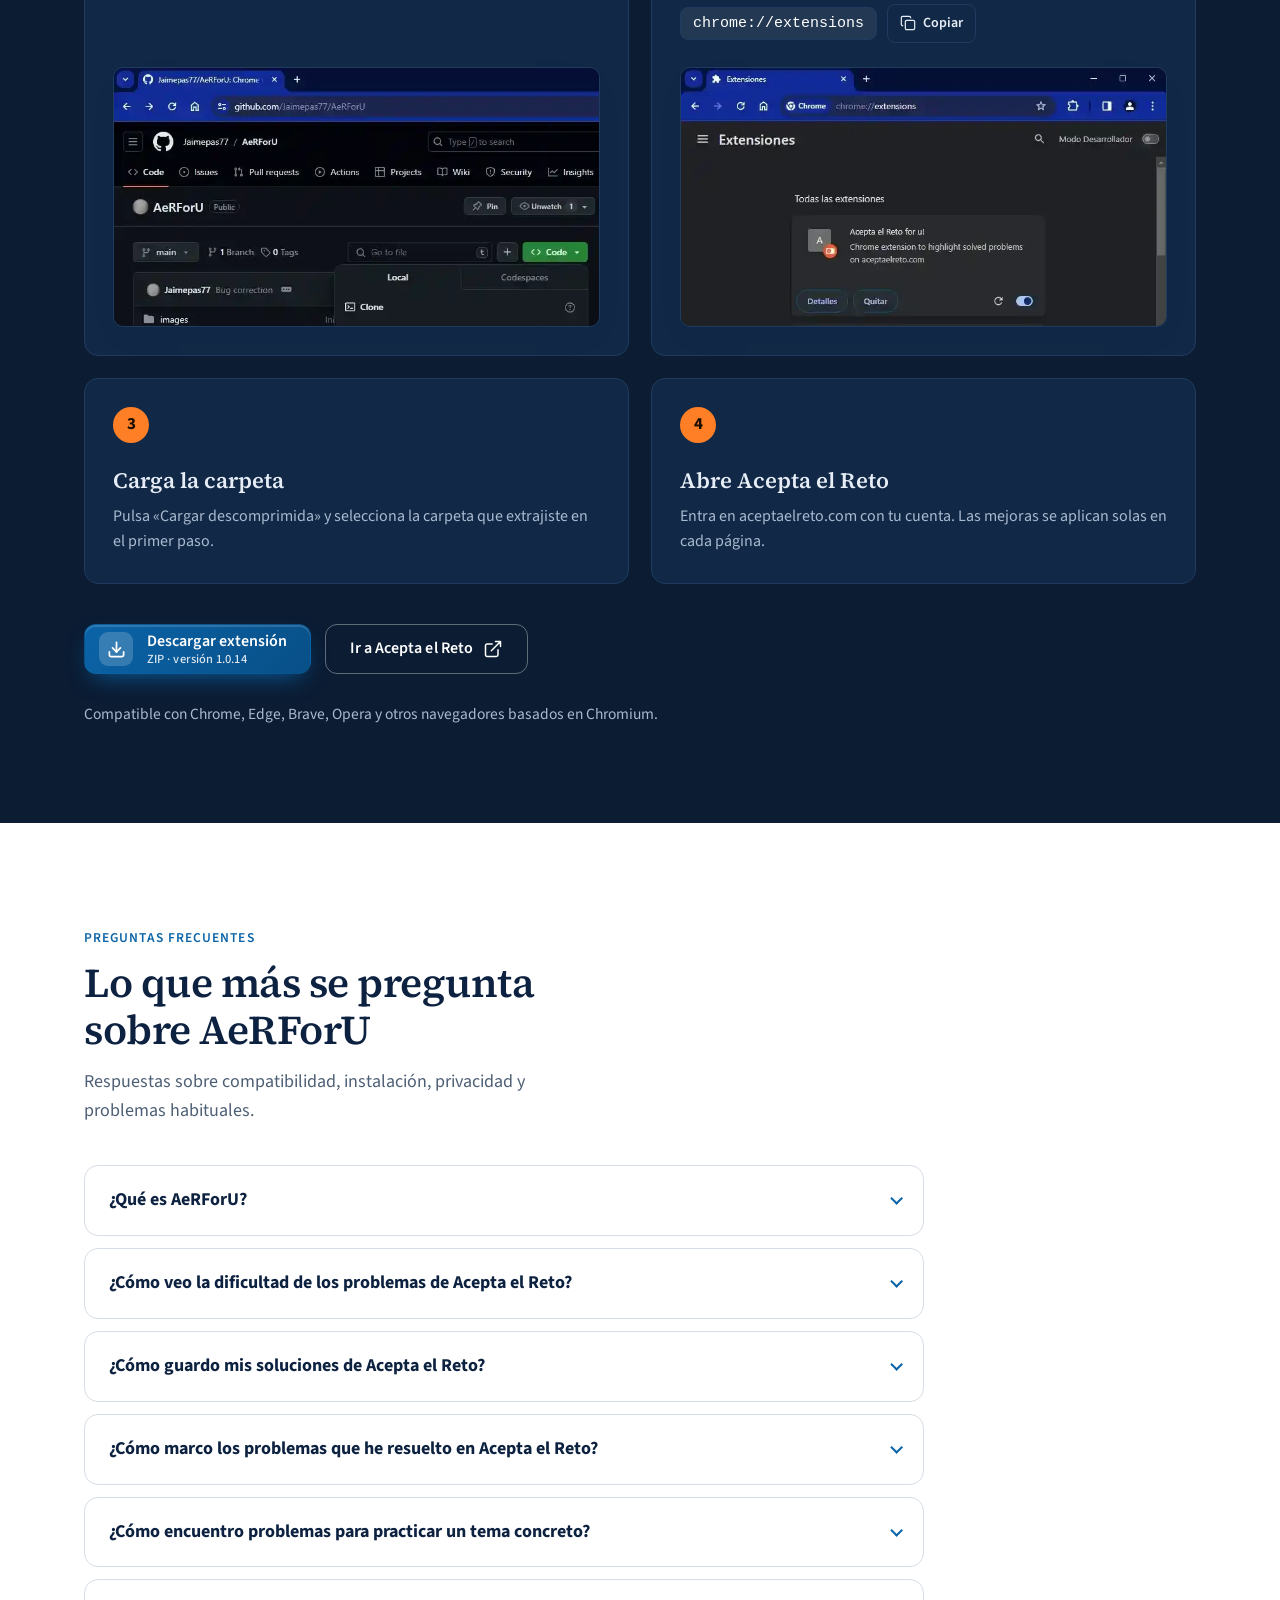
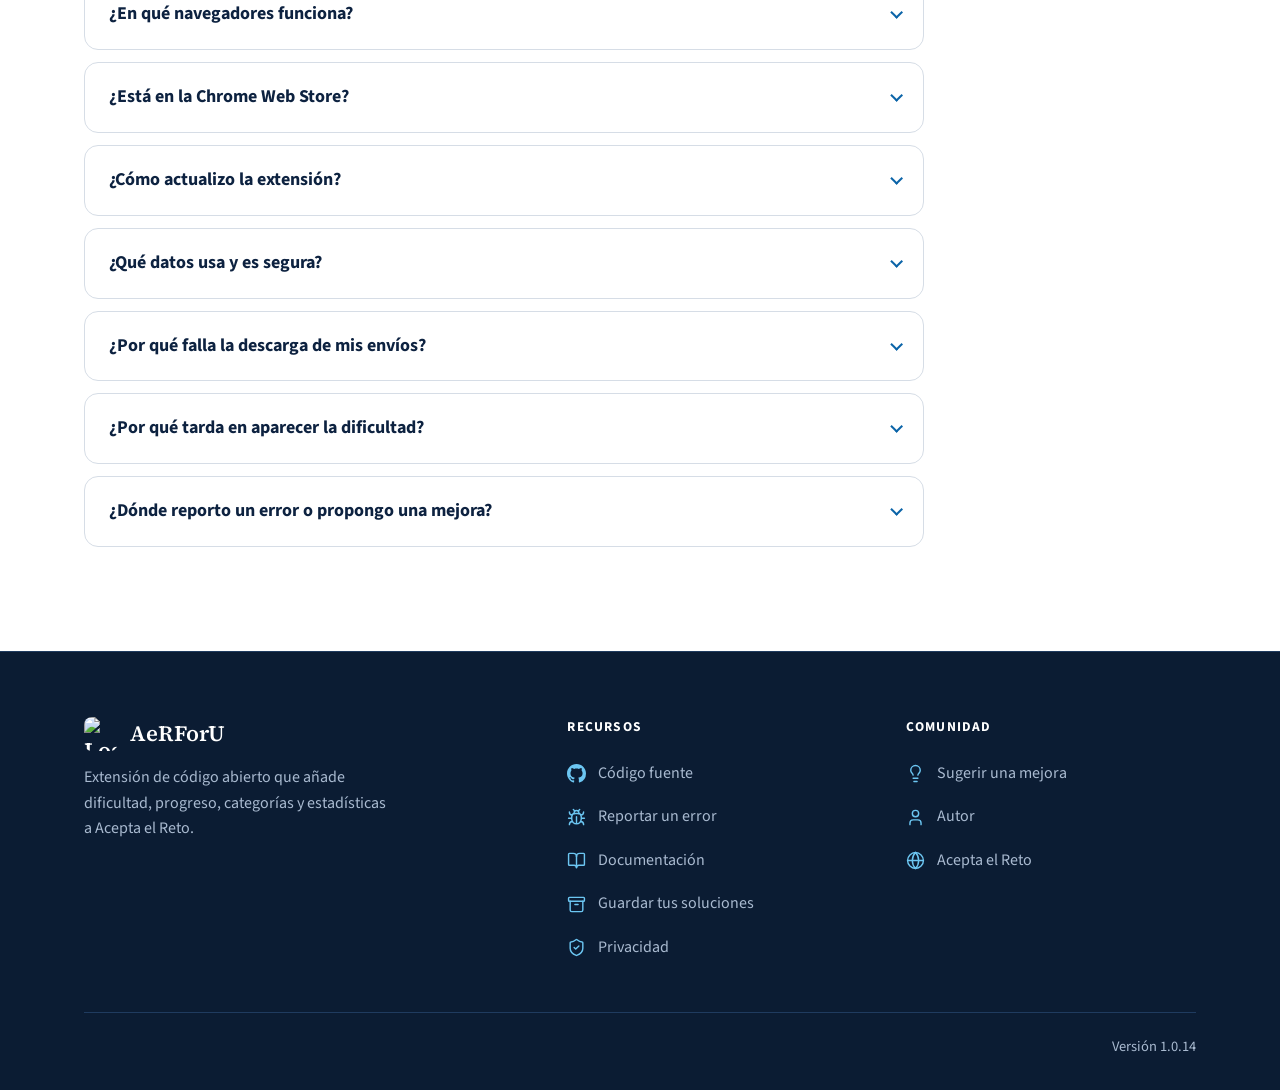
==== commit 01641449: "Accesibilidad y SEO: texto alternativo descriptivo en todas las imagenes (aviso de Bing Site Scan) C" ====
--- a/index.html
+++ b/index.html
@@ -276,7 +276,7 @@
     <header class="top" id="top">
         <div class="shell">
             <a class="brand" href="#inicio" aria-label="AeRForU, ir al inicio">
-                <img src="./assets/images/logo-192.png" alt="" width="34" height="34">
+                <img src="./assets/images/logo-192.png" alt="Logotipo de AeRForU" width="34" height="34">
                 AeRForU
             </a>
             <nav class="nav" aria-label="Principal">
@@ -469,7 +469,7 @@
                     <p class="sub">Un recorrido por las funciones en Acepta el Reto.</p>
                 </div>
                 <button class="video reveal" id="videoPlay" type="button" data-video="G-cCFW14NPo" aria-label="Reproducir el vídeo de demostración">
-                    <img src="./assets/images/showcase/enunciado.webp" alt="" width="658" height="540" loading="lazy">
+                    <img src="./assets/images/showcase/enunciado.webp" alt="Fotograma de la demostración en vídeo de AeRForU sobre un enunciado de Acepta el Reto" width="658" height="540" loading="lazy">
                     <span class="play"><span><svg class="ic" aria-hidden="true"><use href="#i-play"/></svg></span></span>
                     <span class="label">Demostración de AeRForU</span>
                 </button>
@@ -588,7 +588,7 @@
         <div class="shell">
             <div class="foot-grid">
                 <div>
-                    <div class="foot-brand"><img src="./assets/images/logo-192.png" alt="" width="34" height="34" loading="lazy">AeRForU</div>
+                    <div class="foot-brand"><img src="./assets/images/logo-192.png" alt="Logotipo de AeRForU" width="34" height="34" loading="lazy">AeRForU</div>
                     <p class="foot-about">Extensión de código abierto que añade dificultad, progreso, categorías y estadísticas a Acepta el Reto.</p>
                 </div>
                 <nav aria-label="Recursos">
@@ -618,7 +618,7 @@
 
     <div class="lightbox" id="lightbox" role="dialog" aria-modal="true" aria-label="Imagen ampliada">
         <button type="button" id="lightboxClose" aria-label="Cerrar">&times;</button>
-        <img id="lightboxImg" alt="" src="[data-uri]">
+        <img id="lightboxImg" alt="Imagen ampliada" src="[data-uri]">
     </div>
 </body>
 </html>
